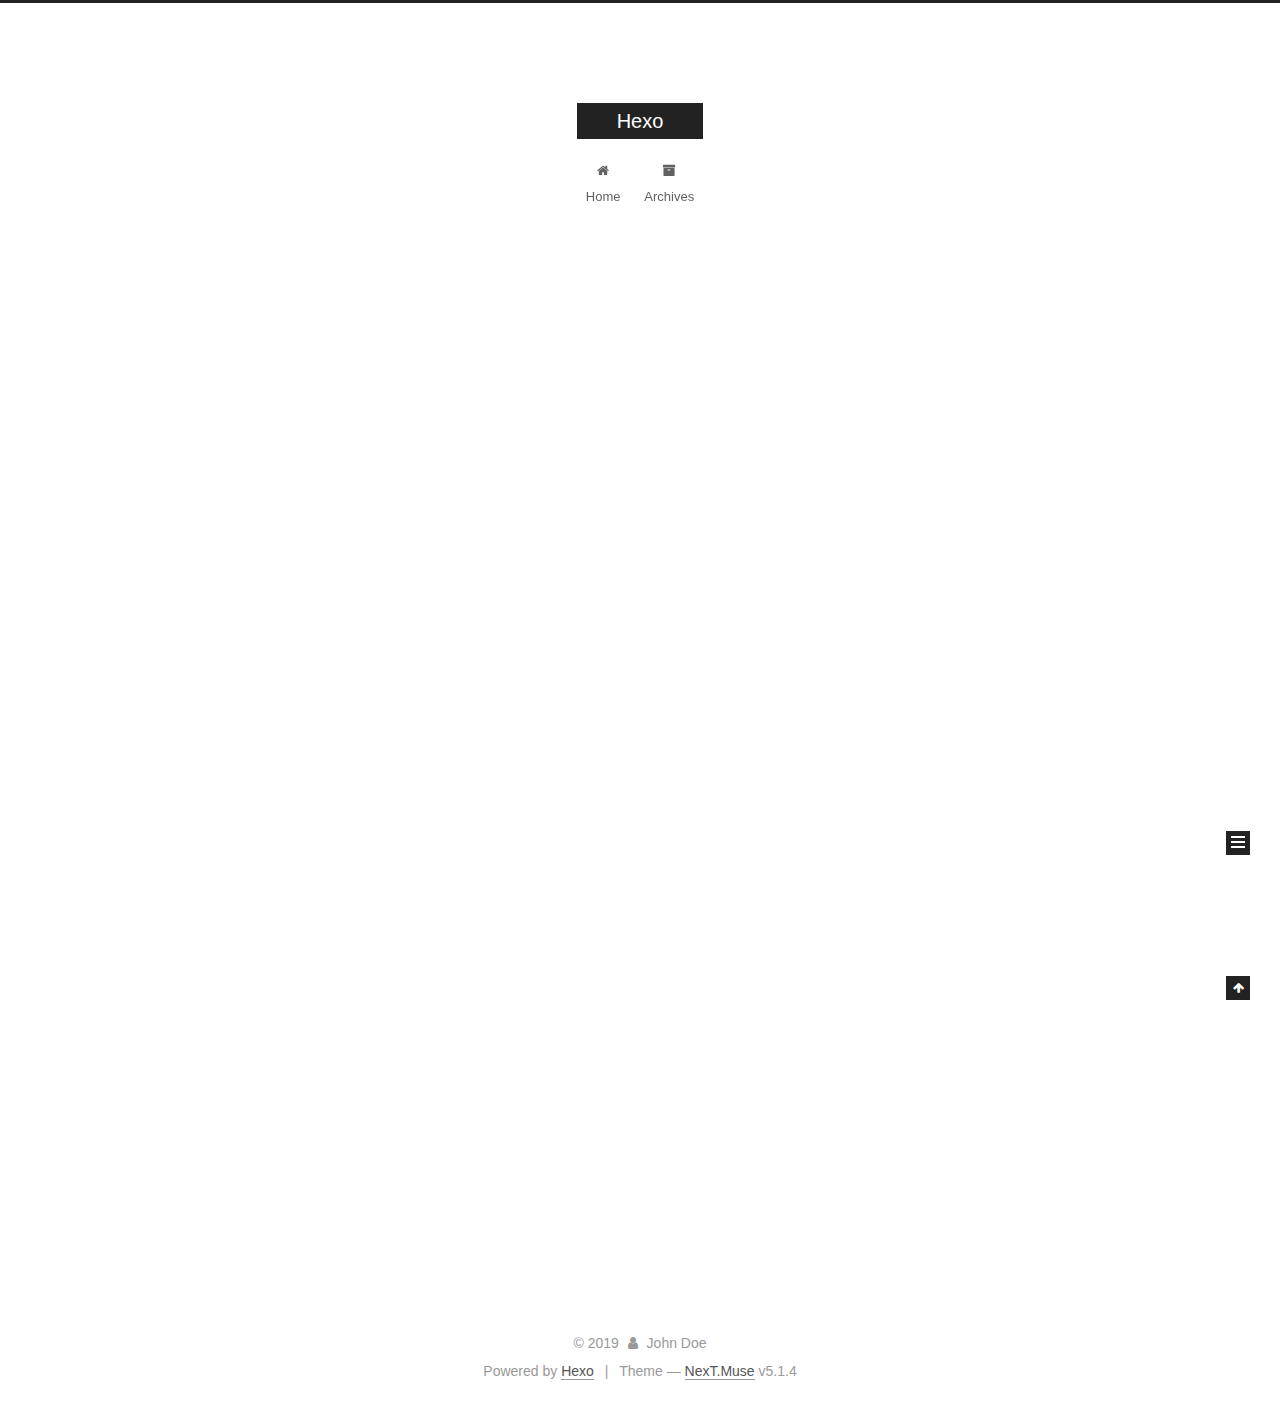
==== index.html @ 40dbf98f "Site updated: 2019-07-25 14:01:44" ====
<!DOCTYPE html>



  


<html class="theme-next muse use-motion" lang>
<head><meta name="generator" content="Hexo 3.9.0">
  <meta charset="UTF-8">
<meta http-equiv="X-UA-Compatible" content="IE=edge">
<meta name="viewport" content="width=device-width, initial-scale=1, maximum-scale=1">
<meta name="theme-color" content="#222">









<meta http-equiv="Cache-Control" content="no-transform">
<meta http-equiv="Cache-Control" content="no-siteapp">
















  
  
  <link href="/lib/fancybox/source/jquery.fancybox.css?v=2.1.5" rel="stylesheet" type="text/css">







<link href="/lib/font-awesome/css/font-awesome.min.css?v=4.6.2" rel="stylesheet" type="text/css">

<link href="/css/main.css?v=5.1.4" rel="stylesheet" type="text/css">


  <link rel="apple-touch-icon" sizes="180x180" href="/images/apple-touch-icon-next.png?v=5.1.4">


  <link rel="icon" type="image/png" sizes="32x32" href="/images/favicon-32x32-next.png?v=5.1.4">


  <link rel="icon" type="image/png" sizes="16x16" href="/images/favicon-16x16-next.png?v=5.1.4">


  <link rel="mask-icon" href="/images/logo.svg?v=5.1.4" color="#222">





  <meta name="keywords" content="Hexo, NexT">










<meta property="og:type" content="website">
<meta property="og:title" content="Hexo">
<meta property="og:url" content="http://yoursite.com/index.html">
<meta property="og:site_name" content="Hexo">
<meta property="og:locale" content="default">
<meta name="twitter:card" content="summary">
<meta name="twitter:title" content="Hexo">



<script type="text/javascript" id="hexo.configurations">
  var NexT = window.NexT || {};
  var CONFIG = {
    root: '/',
    scheme: 'Muse',
    version: '5.1.4',
    sidebar: {"position":"left","display":"post","offset":12,"b2t":false,"scrollpercent":false,"onmobile":false},
    fancybox: true,
    tabs: true,
    motion: {"enable":true,"async":false,"transition":{"post_block":"fadeIn","post_header":"slideDownIn","post_body":"slideDownIn","coll_header":"slideLeftIn","sidebar":"slideUpIn"}},
    duoshuo: {
      userId: '0',
      author: 'Author'
    },
    algolia: {
      applicationID: '',
      apiKey: '',
      indexName: '',
      hits: {"per_page":10},
      labels: {"input_placeholder":"Search for Posts","hits_empty":"We didn't find any results for the search: ${query}","hits_stats":"${hits} results found in ${time} ms"}
    }
  };
</script>



  <link rel="canonical" href="http://yoursite.com/">





  <title>Hexo</title>
  








</head>

<body itemscope itemtype="http://schema.org/WebPage" lang="default">

  
  
    
  

  <div class="container sidebar-position-left 
  page-home">
    <div class="headband"></div>

    <header id="header" class="header" itemscope itemtype="http://schema.org/WPHeader">
      <div class="header-inner"><div class="site-brand-wrapper">
  <div class="site-meta ">
    

    <div class="custom-logo-site-title">
      <a href="/" class="brand" rel="start">
        <span class="logo-line-before"><i></i></span>
        <span class="site-title">Hexo</span>
        <span class="logo-line-after"><i></i></span>
      </a>
    </div>
      
        <p class="site-subtitle"></p>
      
  </div>

  <div class="site-nav-toggle">
    <button>
      <span class="btn-bar"></span>
      <span class="btn-bar"></span>
      <span class="btn-bar"></span>
    </button>
  </div>
</div>

<nav class="site-nav">
  

  
    <ul id="menu" class="menu">
      
        
        <li class="menu-item menu-item-home">
          <a href="/" rel="section">
            
              <i class="menu-item-icon fa fa-fw fa-home"></i> <br>
            
            Home
          </a>
        </li>
      
        
        <li class="menu-item menu-item-archives">
          <a href="/archives/" rel="section">
            
              <i class="menu-item-icon fa fa-fw fa-archive"></i> <br>
            
            Archives
          </a>
        </li>
      

      
    </ul>
  

  
</nav>



 </div>
    </header>

    <main id="main" class="main">
      <div class="main-inner">
        <div class="content-wrap">
          <div id="content" class="content">
            
  <section id="posts" class="posts-expand">
    
      

  

  
  
  

  <article class="post post-type-normal" itemscope itemtype="http://schema.org/Article">
  
  
  
  <div class="post-block">
    <link itemprop="mainEntityOfPage" href="http://yoursite.com/2019/07/25/hello-world/">

    <span hidden itemprop="author" itemscope itemtype="http://schema.org/Person">
      <meta itemprop="name" content="John Doe">
      <meta itemprop="description" content>
      <meta itemprop="image" content="/images/avatar.gif">
    </span>

    <span hidden itemprop="publisher" itemscope itemtype="http://schema.org/Organization">
      <meta itemprop="name" content="Hexo">
    </span>

    
      <header class="post-header">

        
        
          <h1 class="post-title" itemprop="name headline">
                
                <a class="post-title-link" href="/2019/07/25/hello-world/" itemprop="url">Hello World</a></h1>
        

        <div class="post-meta">
          <span class="post-time">
            
              <span class="post-meta-item-icon">
                <i class="fa fa-calendar-o"></i>
              </span>
              
                <span class="post-meta-item-text">Posted on</span>
              
              <time title="Post created" itemprop="dateCreated datePublished" datetime="2019-07-25T10:55:06+08:00">
                2019-07-25
              </time>
            

            

            
          </span>

          

          
            
          

          
          

          

          

          

        </div>
      </header>
    

    
    
    
    <div class="post-body" itemprop="articleBody">

      
      

      
        
          
            <p>Welcome to <a href="https://hexo.io/" target="_blank" rel="noopener">Hexo</a>! This is your very first post. Check <a href="https://hexo.io/docs/" target="_blank" rel="noopener">documentation</a> for more info. If you get any problems when using Hexo, you can find the answer in <a href="https://hexo.io/docs/troubleshooting.html" target="_blank" rel="noopener">troubleshooting</a> or you can ask me on <a href="https://github.com/hexojs/hexo/issues" target="_blank" rel="noopener">GitHub</a>.</p>
<h2 id="Quick-Start"><a href="#Quick-Start" class="headerlink" title="Quick Start"></a>Quick Start</h2><h3 id="Create-a-new-post"><a href="#Create-a-new-post" class="headerlink" title="Create a new post"></a>Create a new post</h3><figure class="highlight bash"><table><tr><td class="gutter"><pre><span class="line">1</span><br></pre></td><td class="code"><pre><span class="line">$ hexo new <span class="string">"My New Post"</span></span><br></pre></td></tr></table></figure>

<p>More info: <a href="https://hexo.io/docs/writing.html" target="_blank" rel="noopener">Writing</a></p>
<h3 id="Run-server"><a href="#Run-server" class="headerlink" title="Run server"></a>Run server</h3><figure class="highlight bash"><table><tr><td class="gutter"><pre><span class="line">1</span><br></pre></td><td class="code"><pre><span class="line">$ hexo server</span><br></pre></td></tr></table></figure>

<p>More info: <a href="https://hexo.io/docs/server.html" target="_blank" rel="noopener">Server</a></p>
<h3 id="Generate-static-files"><a href="#Generate-static-files" class="headerlink" title="Generate static files"></a>Generate static files</h3><figure class="highlight bash"><table><tr><td class="gutter"><pre><span class="line">1</span><br></pre></td><td class="code"><pre><span class="line">$ hexo generate</span><br></pre></td></tr></table></figure>

<p>More info: <a href="https://hexo.io/docs/generating.html" target="_blank" rel="noopener">Generating</a></p>
<h3 id="Deploy-to-remote-sites"><a href="#Deploy-to-remote-sites" class="headerlink" title="Deploy to remote sites"></a>Deploy to remote sites</h3><figure class="highlight bash"><table><tr><td class="gutter"><pre><span class="line">1</span><br></pre></td><td class="code"><pre><span class="line">$ hexo deploy</span><br></pre></td></tr></table></figure>

<p>More info: <a href="https://hexo.io/docs/deployment.html" target="_blank" rel="noopener">Deployment</a></p>

          
        
      
    </div>
    
    
    

    

    

    

    <footer class="post-footer">
      

      

      

      
      
        <div class="post-eof"></div>
      
    </footer>
  </div>
  
  
  
  </article>


    
  </section>

  


          </div>
          


          

        </div>
        
          
  
  <div class="sidebar-toggle">
    <div class="sidebar-toggle-line-wrap">
      <span class="sidebar-toggle-line sidebar-toggle-line-first"></span>
      <span class="sidebar-toggle-line sidebar-toggle-line-middle"></span>
      <span class="sidebar-toggle-line sidebar-toggle-line-last"></span>
    </div>
  </div>

  <aside id="sidebar" class="sidebar">
    
    <div class="sidebar-inner">

      

      

      <section class="site-overview-wrap sidebar-panel sidebar-panel-active">
        <div class="site-overview">
          <div class="site-author motion-element" itemprop="author" itemscope itemtype="http://schema.org/Person">
            
              <p class="site-author-name" itemprop="name">John Doe</p>
              <p class="site-description motion-element" itemprop="description"></p>
          </div>

          <nav class="site-state motion-element">

            
              <div class="site-state-item site-state-posts">
              
                <a href="/archives/">
              
                  <span class="site-state-item-count">1</span>
                  <span class="site-state-item-name">posts</span>
                </a>
              </div>
            

            

            

          </nav>

          

          

          
          

          
          

          

        </div>
      </section>

      

      

    </div>
  </aside>


        
      </div>
    </main>

    <footer id="footer" class="footer">
      <div class="footer-inner">
        <div class="copyright">&copy; <span itemprop="copyrightYear">2019</span>
  <span class="with-love">
    <i class="fa fa-user"></i>
  </span>
  <span class="author" itemprop="copyrightHolder">John Doe</span>

  
</div>


  <div class="powered-by">Powered by <a class="theme-link" target="_blank" href="https://hexo.io">Hexo</a></div>



  <span class="post-meta-divider">|</span>



  <div class="theme-info">Theme &mdash; <a class="theme-link" target="_blank" href="https://github.com/iissnan/hexo-theme-next">NexT.Muse</a> v5.1.4</div>




        







        
      </div>
    </footer>

    
      <div class="back-to-top">
        <i class="fa fa-arrow-up"></i>
        
      </div>
    

    

  </div>

  

<script type="text/javascript">
  if (Object.prototype.toString.call(window.Promise) !== '[object Function]') {
    window.Promise = null;
  }
</script>









  












  
  
    <script type="text/javascript" src="/lib/jquery/index.js?v=2.1.3"></script>
  

  
  
    <script type="text/javascript" src="/lib/fastclick/lib/fastclick.min.js?v=1.0.6"></script>
  

  
  
    <script type="text/javascript" src="/lib/jquery_lazyload/jquery.lazyload.js?v=1.9.7"></script>
  

  
  
    <script type="text/javascript" src="/lib/velocity/velocity.min.js?v=1.2.1"></script>
  

  
  
    <script type="text/javascript" src="/lib/velocity/velocity.ui.min.js?v=1.2.1"></script>
  

  
  
    <script type="text/javascript" src="/lib/fancybox/source/jquery.fancybox.pack.js?v=2.1.5"></script>
  


  


  <script type="text/javascript" src="/js/src/utils.js?v=5.1.4"></script>

  <script type="text/javascript" src="/js/src/motion.js?v=5.1.4"></script>



  
  

  

  


  <script type="text/javascript" src="/js/src/bootstrap.js?v=5.1.4"></script>



  


  




	





  





  












  





  

  

  

  
  

  

  

  

</body>
</html>
---- css/main.css ----
/* normalize.css v3.0.2 | MIT License | git.io/normalize */
html {
  font-family: sans-serif; /* 1 */
  -ms-text-size-adjust: 100%; /* 2 */
  -webkit-text-size-adjust: 100%; /* 2 */
}
body {
  margin: 0;
}
article,
aside,
details,
figcaption,
figure,
footer,
header,
hgroup,
main,
menu,
nav,
section,
summary {
  display: block;
}
audio,
canvas,
progress,
video {
  display: inline-block; /* 1 */
  vertical-align: baseline; /* 2 */
}
audio:not([controls]) {
  display: none;
  height: 0;
}
[hidden],
template {
  display: none;
}
a {
  background-color: transparent;
}
a:active,
a:hover {
  outline: 0;
}
abbr[title] {
  border-bottom: 1px dotted;
}
b,
strong {
  font-weight: bold;
}
dfn {
  font-style: italic;
}
h1 {
  font-size: 2em;
  margin: 0.67em 0;
}
mark {
  background: #ff0;
  color: #000;
}
small {
  font-size: 80%;
}
sub,
sup {
  font-size: 75%;
  line-height: 0;
  position: relative;
  vertical-align: baseline;
}
sup {
  top: -0.5em;
}
sub {
  bottom: -0.25em;
}
img {
  border: 0;
}
svg:not(:root) {
  overflow: hidden;
}
figure {
  margin: 1em 40px;
}
hr {
  -moz-box-sizing: content-box;
  box-sizing: content-box;
  height: 0;
}
pre {
  overflow: auto;
}
code,
kbd,
pre,
samp {
  font-family: monospace, monospace;
  font-size: 1em;
}
button,
input,
optgroup,
select,
textarea {
  color: inherit; /* 1 */
  font: inherit; /* 2 */
  margin: 0; /* 3 */
}
button {
  overflow: visible;
}
button,
select {
  text-transform: none;
}
button,
html input[type="button"],
input[type="reset"],
input[type="submit"] {
  -webkit-appearance: button; /* 2 */
  cursor: pointer; /* 3 */
}
button[disabled],
html input[disabled] {
  cursor: default;
}
button::-moz-focus-inner,
input::-moz-focus-inner {
  border: 0;
  padding: 0;
}
input {
  line-height: normal;
}
input[type="checkbox"],
input[type="radio"] {
  box-sizing: border-box; /* 1 */
  padding: 0; /* 2 */
}
input[type="number"]::-webkit-inner-spin-button,
input[type="number"]::-webkit-outer-spin-button {
  height: auto;
}
input[type="search"] {
  -webkit-appearance: textfield; /* 1 */
  -moz-box-sizing: content-box;
  -webkit-box-sizing: content-box; /* 2 */
  box-sizing: content-box;
}
input[type="search"]::-webkit-search-cancel-button,
input[type="search"]::-webkit-search-decoration {
  -webkit-appearance: none;
}
fieldset {
  border: 1px solid #c0c0c0;
  margin: 0 2px;
  padding: 0.35em 0.625em 0.75em;
}
legend {
  border: 0; /* 1 */
  padding: 0; /* 2 */
}
textarea {
  overflow: auto;
}
optgroup {
  font-weight: bold;
}
table {
  border-collapse: collapse;
  border-spacing: 0;
}
td,
th {
  padding: 0;
}
::selection {
  background: #262a30;
  color: #fff;
}
body {
  position: relative;
  font-family: 'Lato', "PingFang SC", "Microsoft YaHei", sans-serif;
  font-size: 14px;
  line-height: 2;
  color: #555;
  background: #fff;
}
@media (max-width: 767px) {
  body {
    padding-right: 0 !important;
  }
}
@media (min-width: 768px) and (max-width: 991px) {
  body {
    padding-right: 0 !important;
  }
}
@media (min-width: 1600px) {
  body {
    font-size: 16px;
  }
}
h1,
h2,
h3,
h4,
h5,
h6 {
  margin: 0;
  padding: 0;
  font-weight: bold;
  line-height: 1.5;
  font-family: 'Lato', "PingFang SC", "Microsoft YaHei", sans-serif;
}
h2,
h3,
h4,
h5,
h6 {
  margin: 20px 0 15px;
}
h1 {
  font-size: 22px;
}
@media (max-width: 767px) {
  h1 {
    font-size: 18px;
  }
}
h2 {
  font-size: 20px;
}
@media (max-width: 767px) {
  h2 {
    font-size: 16px;
  }
}
h3 {
  font-size: 18px;
}
@media (max-width: 767px) {
  h3 {
    font-size: 14px;
  }
}
h4 {
  font-size: 16px;
}
@media (max-width: 767px) {
  h4 {
    font-size: 12px;
  }
}
h5 {
  font-size: 14px;
}
@media (max-width: 767px) {
  h5 {
    font-size: 10px;
  }
}
h6 {
  font-size: 12px;
}
@media (max-width: 767px) {
  h6 {
    font-size: 8px;
  }
}
p {
  margin: 0 0 20px 0;
}
a {
  color: #555;
  text-decoration: none;
  outline: none;
  border-bottom: 1px solid #999;
  word-wrap: break-word;
}
a:hover {
  color: #222;
  border-bottom-color: #222;
}
blockquote {
  margin: 0;
  padding: 0;
}
img {
  display: block;
  margin: auto;
  max-width: 100%;
  height: auto;
}
hr {
  margin: 40px 0;
  height: 3px;
  border: none;
  background-color: #ddd;
  background-image: repeating-linear-gradient(-45deg, #fff, #fff 4px, transparent 4px, transparent 8px);
}
blockquote {
  padding: 0 15px;
  color: #666;
  border-left: 4px solid #ddd;
}
blockquote cite::before {
  content: "-";
  padding: 0 5px;
}
dt {
  font-weight: 700;
}
dd {
  margin: 0;
  padding: 0;
}
kbd {
  border: 1px solid #ccc;
  border-radius: 0.2em;
  box-shadow: 0.1em 0.1em 0.2em rgba(0,0,0,0.1);
  background-color: #f9f9f9;
  font-family: inherit;
  background-image: -webkit-linear-gradient(top, #eee, #fff, #eee);
  padding: 0.1em 0.3em;
  white-space: nowrap;
}
.text-left {
  text-align: left;
}
.text-center {
  text-align: center;
}
.text-right {
  text-align: right;
}
.text-justify {
  text-align: justify;
}
.text-nowrap {
  white-space: nowrap;
}
.text-lowercase {
  text-transform: lowercase;
}
.text-uppercase {
  text-transform: uppercase;
}
.text-capitalize {
  text-transform: capitalize;
}
.center-block {
  display: block;
  margin-left: auto;
  margin-right: auto;
}
.clearfix:before,
.clearfix:after {
  content: " ";
  display: table;
}
.clearfix:after {
  clear: both;
}
.pullquote {
  width: 45%;
}
.pullquote.left {
  float: left;
  margin-left: 5px;
  margin-right: 10px;
}
.pullquote.right {
  float: right;
  margin-left: 10px;
  margin-right: 5px;
}
.affix.affix.affix {
  position: fixed;
}
.translation {
  margin-top: -20px;
  font-size: 14px;
  color: #999;
}
.scrollbar-measure {
  width: 100px;
  height: 100px;
  overflow: scroll;
  position: absolute;
  top: -9999px;
}
.use-motion .motion-element {
  opacity: 0;
}
table {
  margin: 20px 0;
  width: 100%;
  border-collapse: collapse;
  border-spacing: 0;
  border: 1px solid #ddd;
  font-size: 14px;
  table-layout: fixed;
  word-wrap: break-all;
}
table>tbody>tr:nth-of-type(odd) {
  background-color: #f9f9f9;
}
table>tbody>tr:hover {
  background-color: #f5f5f5;
}
caption,
th,
td {
  padding: 8px;
  text-align: left;
  vertical-align: middle;
  font-weight: normal;
}
th,
td {
  border-bottom: 3px solid #ddd;
  border-right: 1px solid #eee;
}
th {
  padding-bottom: 10px;
  font-weight: 700;
}
td {
  border-bottom-width: 1px;
}
html,
body {
  height: 100%;
}
.container {
  position: relative;
  min-height: 100%;
}
.header-inner {
  margin: 0 auto;
  padding: 100px 0 70px;
  width: 700px;
}
@media (min-width: 1600px) {
  .container .header-inner {
    width: 900px;
  }
}
.main {
  padding-bottom: 150px;
}
.main-inner {
  margin: 0 auto;
  width: 700px;
}
@media (min-width: 1600px) {
  .container .main-inner {
    width: 900px;
  }
}
.footer {
  position: absolute;
  left: 0;
  bottom: 0;
  width: 100%;
  min-height: 50px;
}
.footer-inner {
  box-sizing: border-box;
  margin: 20px auto;
  width: 700px;
}
@media (min-width: 1600px) {
  .container .footer-inner {
    width: 900px;
  }
}
pre,
.highlight {
  overflow: auto;
  margin: 20px 0;
  padding: 0;
  font-size: 13px;
  color: #4d4d4c;
  background: #f7f7f7;
  line-height: 1.6;
}
pre,
code {
  font-family: consolas, Menlo, "PingFang SC", "Microsoft YaHei", monospace;
}
code {
  padding: 2px 4px;
  word-wrap: break-word;
  color: #555;
  background: #eee;
  border-radius: 3px;
  font-size: 13px;
}
pre {
  padding: 10px;
}
pre code {
  padding: 0;
  color: #4d4d4c;
  background: none;
  text-shadow: none;
}
.highlight {
  border-radius: 1px;
}
.highlight pre {
  border: none;
  margin: 0;
  padding: 10px 0;
}
.highlight table {
  margin: 0;
  width: auto;
  border: none;
}
.highlight td {
  border: none;
  padding: 0;
}
.highlight figcaption {
  font-size: 1em;
  color: #4d4d4c;
  line-height: 1em;
  margin-bottom: 1em;
}
.highlight figcaption:before,
.highlight figcaption:after {
  content: " ";
  display: table;
}
.highlight figcaption:after {
  clear: both;
}
.highlight figcaption a {
  float: right;
  color: #4d4d4c;
}
.highlight figcaption a:hover {
  border-bottom-color: #4d4d4c;
}
.highlight .gutter pre {
  padding-left: 10px;
  padding-right: 10px;
  color: #869194;
  text-align: right;
  background-color: #eff2f3;
}
.highlight .code pre {
  width: 100%;
  padding-left: 10px;
  padding-right: 10px;
  background-color: #f7f7f7;
}
.highlight .line {
  height: 20px;
}
.gutter {
  -webkit-user-select: none;
  -moz-user-select: none;
  -ms-user-select: none;
  user-select: none;
}
.gist table {
  width: auto;
}
.gist table td {
  border: none;
}
pre .deletion {
  background: #fdd;
}
pre .addition {
  background: #dfd;
}
pre .meta {
  color: #8959a8;
}
pre .comment {
  color: #8e908c;
}
pre .variable,
pre .attribute,
pre .tag,
pre .regexp,
pre .ruby .constant,
pre .xml .tag .title,
pre .xml .pi,
pre .xml .doctype,
pre .html .doctype,
pre .css .id,
pre .css .class,
pre .css .pseudo {
  color: #c82829;
}
pre .number,
pre .preprocessor,
pre .built_in,
pre .literal,
pre .params,
pre .constant,
pre .command {
  color: #f5871f;
}
pre .ruby .class .title,
pre .css .rules .attribute,
pre .string,
pre .value,
pre .inheritance,
pre .header,
pre .ruby .symbol,
pre .xml .cdata,
pre .special,
pre .number,
pre .formula {
  color: #718c00;
}
pre .title,
pre .css .hexcolor {
  color: #3e999f;
}
pre .function,
pre .python .decorator,
pre .python .title,
pre .ruby .function .title,
pre .ruby .title .keyword,
pre .perl .sub,
pre .javascript .title,
pre .coffeescript .title {
  color: #4271ae;
}
pre .keyword,
pre .javascript .function {
  color: #8959a8;
}
.full-image.full-image.full-image.full-image {
  border: none;
  max-width: 100%;
  width: auto;
  margin: 20px auto 25px;
}
@media (min-width: 992px) {
  .full-image.full-image.full-image.full-image {
    max-width: none;
    width: 110%;
    margin: 25px -5%;
  }
}
.blockquote-center,
.page-home .post-type-quote blockquote,
.page-post-detail .post-type-quote blockquote {
  position: relative;
  margin: 40px 0;
  padding: 0;
  border-left: none;
  text-align: center;
}
.blockquote-center::before,
.page-home .post-type-quote blockquote::before,
.page-post-detail .post-type-quote blockquote::before,
.blockquote-center::after,
.page-home .post-type-quote blockquote::after,
.page-post-detail .post-type-quote blockquote::after {
  position: absolute;
  content: ' ';
  display: block;
  width: 100%;
  height: 24px;
  opacity: 0.2;
  background-repeat: no-repeat;
  background-position: 0 -6px;
  background-size: 22px 22px;
}
.blockquote-center::before,
.page-home .post-type-quote blockquote::before,
.page-post-detail .post-type-quote blockquote::before {
  top: -20px;
  background-image: url("../images/quote-l.svg");
  border-top: 1px solid #ccc;
}
.blockquote-center::after,
.page-home .post-type-quote blockquote::after,
.page-post-detail .post-type-quote blockquote::after {
  bottom: -20px;
  background-image: url("../images/quote-r.svg");
  border-bottom: 1px solid #ccc;
  background-position: 100% 8px;
}
.blockquote-center p,
.page-home .post-type-quote blockquote p,
.page-post-detail .post-type-quote blockquote p,
.blockquote-center div,
.page-home .post-type-quote blockquote div,
.page-post-detail .post-type-quote blockquote div {
  text-align: center;
}
.post .post-body .group-picture img {
  box-sizing: border-box;
  padding: 0 3px;
  border: none;
}
.post .group-picture-row {
  overflow: hidden;
  margin-top: 6px;
}
.post .group-picture-row:first-child {
  margin-top: 0;
}
.post .group-picture-column {
  float: left;
}
.page-post-detail .post-body .group-picture-column {
  float: none;
  margin-top: 10px;
  width: auto !important;
}
.page-post-detail .post-body .group-picture-column img {
  margin: 0 auto;
}
.page-archive .group-picture-container {
  overflow: hidden;
}
.page-archive .group-picture-row {
  float: left;
}
.page-archive .group-picture-row:first-child {
  margin-top: 6px;
}
.page-archive .group-picture-column {
  max-width: 150px;
  max-height: 150px;
}
.post-body .note {
  position: relative;
  padding: 15px;
  margin-bottom: 20px;
  border: 1px solid #eee;
  border-left-width: 5px;
  border-radius: 3px;
}
.post-body .note h2,
.post-body .note h3,
.post-body .note h4,
.post-body .note h5,
.post-body .note h6 {
  margin-top: 0;
  margin-bottom: 0;
  border-bottom: initial;
  padding-top: 0 !important;
}
.post-body .note p:first-child,
.post-body .note ul:first-child,
.post-body .note ol:first-child,
.post-body .note table:first-child,
.post-body .note pre:first-child,
.post-body .note blockquote:first-child {
  margin-top: 0;
}
.post-body .note p:last-child,
.post-body .note ul:last-child,
.post-body .note ol:last-child,
.post-body .note table:last-child,
.post-body .note pre:last-child,
.post-body .note blockquote:last-child {
  margin-bottom: 0;
}
.post-body .note.default {
  border-left-color: #777;
}
.post-body .note.default h2,
.post-body .note.default h3,
.post-body .note.default h4,
.post-body .note.default h5,
.post-body .note.default h6 {
  color: #777;
}
.post-body .note.primary {
  border-left-color: #6f42c1;
}
.post-body .note.primary h2,
.post-body .note.primary h3,
.post-body .note.primary h4,
.post-body .note.primary h5,
.post-body .note.primary h6 {
  color: #6f42c1;
}
.post-body .note.info {
  border-left-color: #428bca;
}
.post-body .note.info h2,
.post-body .note.info h3,
.post-body .note.info h4,
.post-body .note.info h5,
.post-body .note.info h6 {
  color: #428bca;
}
.post-body .note.success {
  border-left-color: #5cb85c;
}
.post-body .note.success h2,
.post-body .note.success h3,
.post-body .note.success h4,
.post-body .note.success h5,
.post-body .note.success h6 {
  color: #5cb85c;
}
.post-body .note.warning {
  border-left-color: #f0ad4e;
}
.post-body .note.warning h2,
.post-body .note.warning h3,
.post-body .note.warning h4,
.post-body .note.warning h5,
.post-body .note.warning h6 {
  color: #f0ad4e;
}
.post-body .note.danger {
  border-left-color: #d9534f;
}
.post-body .note.danger h2,
.post-body .note.danger h3,
.post-body .note.danger h4,
.post-body .note.danger h5,
.post-body .note.danger h6 {
  color: #d9534f;
}
.post-body .label {
  display: inline;
  padding: 0 2px;
  white-space: nowrap;
}
.post-body .label.default {
  background-color: #f0f0f0;
}
.post-body .label.primary {
  background-color: #efe6f7;
}
.post-body .label.info {
  background-color: #e5f2f8;
}
.post-body .label.success {
  background-color: #e7f4e9;
}
.post-body .label.warning {
  background-color: #fcf6e1;
}
.post-body .label.danger {
  background-color: #fae8eb;
}
.post-body .tabs {
  position: relative;
  display: block;
  margin-bottom: 20px;
  padding-top: 10px;
}
.post-body .tabs ul.nav-tabs {
  margin: 0;
  padding: 0;
  display: flex;
  margin-bottom: -1px;
}
@media (max-width: 413px) {
  .post-body .tabs ul.nav-tabs {
    display: block;
    margin-bottom: 5px;
  }
}
.post-body .tabs ul.nav-tabs li.tab {
  list-style-type: none !important;
  margin: 0 0.25em 0 0;
  border-top: 3px solid transparent;
  border-left: 1px solid transparent;
  border-right: 1px solid transparent;
}
@media (max-width: 413px) {
  .post-body .tabs ul.nav-tabs li.tab {
    margin: initial;
    border-top: 1px solid transparent;
    border-left: 3px solid transparent;
    border-right: 1px solid transparent;
    border-bottom: 1px solid transparent;
  }
}
.post-body .tabs ul.nav-tabs li.tab a {
  outline: 0;
  border-bottom: initial;
  display: block;
  line-height: 1.8em;
  padding: 0.25em 0.75em;
  transition-duration: 0.2s;
  transition-timing-function: ease-out;
  transition-delay: 0s;
}
.post-body .tabs ul.nav-tabs li.tab a i {
  width: 1.285714285714286em;
}
.post-body .tabs ul.nav-tabs li.tab.active {
  border-top: 3px solid #fc6423;
  border-left: 1px solid #ddd;
  border-right: 1px solid #ddd;
  background-color: #fff;
}
@media (max-width: 413px) {
  .post-body .tabs ul.nav-tabs li.tab.active {
    border-top: 1px solid #ddd;
    border-left: 3px solid #fc6423;
    border-right: 1px solid #ddd;
    border-bottom: 1px solid #ddd;
  }
}
.post-body .tabs ul.nav-tabs li.tab.active a {
  cursor: default;
  color: #555;
}
.post-body .tabs .tab-content {
  background-color: #fff;
}
.post-body .tabs .tab-content .tab-pane {
  border: 1px solid #ddd;
  padding: 20px 20px 0 20px;
}
.post-body .tabs .tab-content .tab-pane:not(.active) {
  display: none !important;
}
.post-body .tabs .tab-content .tab-pane.active {
  display: block !important;
}
.btn {
  display: inline-block;
  padding: 0 20px;
  font-size: 14px;
  color: #fff;
  background: #222;
  border: 2px solid #222;
  text-decoration: none;
  border-radius: 0;
  transition-property: background-color;
  transition-duration: 0.2s;
  transition-timing-function: ease-in-out;
  transition-delay: 0s;
  line-height: 2;
}
.btn:hover {
  border-color: #222;
  color: #222;
  background: #fff;
}
.btn +.btn {
  margin: 0 0 8px 8px;
}
.btn .fa-fw {
  width: 1.285714285714286em;
  text-align: left;
}
.btn-bar {
  display: block;
  width: 22px;
  height: 2px;
  background: #555;
  border-radius: 1px;
}
.btn-bar+.btn-bar {
  margin-top: 4px;
}
.pagination {
  margin: 120px 0 40px;
  text-align: center;
  border-top: 1px solid #eee;
}
.page-number-basic,
.pagination .prev,
.pagination .next,
.pagination .page-number,
.pagination .space {
  display: inline-block;
  position: relative;
  top: -1px;
  margin: 0 10px;
  padding: 0 11px;
}
@media (max-width: 767px) {
  .page-number-basic,
  .pagination .prev,
  .pagination .next,
  .pagination .page-number,
  .pagination .space {
    margin: 0 5px;
  }
}
.pagination .prev,
.pagination .next,
.pagination .page-number {
  border-bottom: 0;
  border-top: 1px solid #eee;
  transition-property: border-color;
  transition-duration: 0.2s;
  transition-timing-function: ease-in-out;
  transition-delay: 0s;
}
.pagination .prev:hover,
.pagination .next:hover,
.pagination .page-number:hover {
  border-top-color: #222;
}
.pagination .space {
  padding: 0;
  margin: 0;
}
.pagination .prev {
  margin-left: 0;
}
.pagination .next {
  margin-right: 0;
}
.pagination .page-number.current {
  color: #fff;
  background: #ccc;
  border-top-color: #ccc;
}
@media (max-width: 767px) {
  .pagination {
    border-top: none;
  }
  .pagination .prev,
  .pagination .next,
  .pagination .page-number {
    margin-bottom: 10px;
    border-top: 0;
    border-bottom: 1px solid #eee;
    padding: 0 10px;
  }
  .pagination .prev:hover,
  .pagination .next:hover,
  .pagination .page-number:hover {
    border-bottom-color: #222;
  }
}
.comments {
  margin: 60px 20px 0;
}
.tag-cloud {
  text-align: center;
}
.tag-cloud a {
  display: inline-block;
  margin: 10px;
}
.back-to-top {
  box-sizing: border-box;
  position: fixed;
  bottom: -100px;
  right: 30px;
  z-index: 1050;
  padding: 0 6px;
  width: 24px;
  background: #222;
  font-size: 12px;
  opacity: 1;
  color: #fff;
  cursor: pointer;
  text-align: center;
  -webkit-transform: translateZ(0);
  transition-property: bottom;
  transition-duration: 0.2s;
  transition-timing-function: ease-in-out;
  transition-delay: 0s;
}
@media (min-width: 768px) and (max-width: 991px) {
  .back-to-top {
    display: none !important;
  }
}
@media (max-width: 767px) {
  .back-to-top {
    display: none !important;
  }
}
.back-to-top.back-to-top-on {
  bottom: 19px;
}
.header {
  background: transparent;
}
.header-inner {
  position: relative;
}
.headband {
  height: 3px;
  background: #222;
}
.site-meta {
  margin: 0;
  text-align: center;
}
@media (max-width: 767px) {
  .site-meta {
    text-align: center;
  }
}
.brand {
  position: relative;
  display: inline-block;
  padding: 0 40px;
  color: #fff;
  background: #222;
  border-bottom: none;
}
.brand:hover {
  color: #fff;
}
.logo {
  display: inline-block;
  margin-right: 5px;
  line-height: 36px;
  vertical-align: top;
}
.site-title {
  display: inline-block;
  vertical-align: top;
  line-height: 36px;
  font-size: 20px;
  font-weight: normal;
  font-family: 'Lato', "PingFang SC", "Microsoft YaHei", sans-serif;
}
.site-subtitle {
  margin-top: 10px;
  font-size: 13px;
  color: #999;
}
.use-motion .brand {
  opacity: 0;
}
.use-motion .logo,
.use-motion .site-title,
.use-motion .site-subtitle {
  opacity: 0;
  position: relative;
  top: -10px;
}
.site-nav-toggle {
  display: none;
  position: absolute;
  top: 10px;
  left: 10px;
}
@media (max-width: 767px) {
  .site-nav-toggle {
    display: block;
  }
}
.site-nav-toggle button {
  margin-top: 2px;
  padding: 9px 10px;
  background: transparent;
  border: none;
}
@media (max-width: 767px) {
  .site-nav {
    display: none;
    margin: 0 -10px;
    padding: 0 10px;
    clear: both;
    border-top: 1px solid #ddd;
  }
}
@media (min-width: 768px) and (max-width: 991px) {
  .site-nav {
    display: block !important;
  }
}
@media (min-width: 992px) {
  .site-nav {
    display: block !important;
  }
}
.menu {
  margin-top: 20px;
  padding-left: 0;
  text-align: center;
}
.menu .menu-item {
  display: inline-block;
  margin: 0 10px;
  list-style: none;
}
@media screen and (max-width: 767px) {
  .menu .menu-item {
    margin-top: 10px;
  }
}
.menu .menu-item a {
  display: block;
  font-size: 13px;
  line-height: inherit;
  border-bottom: 1px solid transparent;
  transition-property: border-color;
  transition-duration: 0.2s;
  transition-timing-function: ease-in-out;
  transition-delay: 0s;
}
.menu .menu-item a:hover {
  border-bottom-color: #222;
}
.menu .menu-item .fa {
  margin-right: 5px;
}
.use-motion .menu-item {
  opacity: 0;
}
.post-body {
  font-family: 'Lato', "PingFang SC", "Microsoft YaHei", sans-serif;
}
@media (max-width: 767px) {
  .post-body {
    word-break: break-word;
  }
}
.post-body .fancybox img {
  display: block !important;
  margin: 0 auto;
  cursor: pointer;
  cursor: zoom-in;
  cursor: -webkit-zoom-in;
}
.post-body .image-caption,
.post-body .figure .caption {
  margin: -20px auto 15px;
  text-align: center;
  font-size: 14px;
  color: #999;
  font-weight: bold;
  line-height: 1;
}
.post-sticky-flag {
  display: inline-block;
  font-size: 16px;
  -ms-transform: rotate(30deg);
  -webkit-transform: rotate(30deg);
  -moz-transform: rotate(30deg);
  -ms-transform: rotate(30deg);
  -o-transform: rotate(30deg);
  transform: rotate(30deg);
}
.use-motion .post-block,
.use-motion .pagination,
.use-motion .comments {
  opacity: 0;
}
.use-motion .post-header {
  opacity: 0;
}
.use-motion .post-body {
  opacity: 0;
}
.use-motion .collection-title {
  opacity: 0;
}
.posts-expand {
  padding-top: 40px;
}
@media (max-width: 767px) {
  .posts-expand {
    margin: 0 20px;
  }
  .post-body pre .gutter pre {
    padding-right: 10px;
  }
  .post-body .highlight {
    margin-left: 0px;
    margin-right: 0px;
    padding: 0;
  }
  .post-body .highlight .gutter pre {
    padding-right: 10px;
  }
}
@media (min-width: 992px) {
  .posts-expand .post-body {
    text-align: justify;
  }
}
.posts-expand .post-body h2,
.posts-expand .post-body h3,
.posts-expand .post-body h4,
.posts-expand .post-body h5,
.posts-expand .post-body h6 {
  padding-top: 10px;
}
.posts-expand .post-body h2 .header-anchor,
.posts-expand .post-body h3 .header-anchor,
.posts-expand .post-body h4 .header-anchor,
.posts-expand .post-body h5 .header-anchor,
.posts-expand .post-body h6 .header-anchor {
  float: right;
  margin-left: 10px;
  color: #ccc;
  border-bottom-style: none;
  visibility: hidden;
}
.posts-expand .post-body h2 .header-anchor:hover,
.posts-expand .post-body h3 .header-anchor:hover,
.posts-expand .post-body h4 .header-anchor:hover,
.posts-expand .post-body h5 .header-anchor:hover,
.posts-expand .post-body h6 .header-anchor:hover {
  color: inherit;
}
.posts-expand .post-body h2:hover .header-anchor,
.posts-expand .post-body h3:hover .header-anchor,
.posts-expand .post-body h4:hover .header-anchor,
.posts-expand .post-body h5:hover .header-anchor,
.posts-expand .post-body h6:hover .header-anchor {
  visibility: visible;
}
.posts-expand .post-body ul li {
  list-style: circle;
}
.posts-expand .post-body img {
  box-sizing: border-box;
  margin: auto;
  padding: 3px;
  border: 1px solid #ddd;
}
.posts-expand .post-body .fancybox img {
  margin: 0 auto 25px;
}
@media (max-width: 767px) {
  .posts-collapse {
    margin: 0 20px;
  }
  .posts-collapse .post-title,
  .posts-collapse .post-meta {
    display: block;
    width: auto;
    text-align: left;
  }
}
.posts-collapse {
  position: relative;
  z-index: 1010;
  margin-left: 55px;
}
.posts-collapse::after {
  content: " ";
  position: absolute;
  top: 20px;
  left: 0;
  margin-left: -2px;
  width: 4px;
  height: 100%;
  background: #f5f5f5;
  z-index: -1;
}
@media (max-width: 767px) {
  .posts-collapse {
    margin: 0 20px;
  }
}
.posts-collapse .collection-title {
  position: relative;
  margin: 60px 0;
}
.posts-collapse .collection-title h1,
.posts-collapse .collection-title h2 {
  margin-left: 20px;
}
.posts-collapse .collection-title small {
  color: #bbb;
  margin-left: 5px;
}
.posts-collapse .collection-title::before {
  content: " ";
  position: absolute;
  left: 0;
  top: 50%;
  margin-left: -4px;
  margin-top: -4px;
  width: 8px;
  height: 8px;
  background: #bbb;
  border-radius: 50%;
}
.posts-collapse .post {
  margin: 30px 0;
}
.posts-collapse .post-header {
  position: relative;
  transition-duration: 0.2s;
  transition-timing-function: ease-in-out;
  transition-delay: 0s;
  transition-property: border;
  border-bottom: 1px dashed #ccc;
}
.posts-collapse .post-header::before {
  content: " ";
  position: absolute;
  left: 0;
  top: 12px;
  width: 6px;
  height: 6px;
  margin-left: -4px;
  background: #bbb;
  border-radius: 50%;
  border: 1px solid #fff;
  transition-duration: 0.2s;
  transition-timing-function: ease-in-out;
  transition-delay: 0s;
  transition-property: background;
}
.posts-collapse .post-header:hover {
  border-bottom-color: #666;
}
.posts-collapse .post-header:hover::before {
  background: #222;
}
.posts-collapse .post-meta {
  position: absolute;
  font-size: 12px;
  left: 20px;
  top: 5px;
}
.posts-collapse .post-comments-count {
  display: none;
}
.posts-collapse .post-title {
  margin-left: 60px;
  font-size: 16px;
  font-weight: normal;
  line-height: inherit;
}
.posts-collapse .post-title::after {
  margin-left: 3px;
  opacity: 0.6;
}
.posts-collapse .post-title a {
  color: #666;
  border-bottom: none;
}
.page-home .post-type-quote .post-header,
.page-post-detail .post-type-quote .post-header,
.page-home .post-type-quote .post-tags,
.page-post-detail .post-type-quote .post-tags {
  display: none;
}
.posts-expand .post-title {
  text-align: center;
  word-break: break-word;
  font-weight: 400;
}
.posts-expand .post-title-link {
  display: inline-block;
  position: relative;
  color: #555;
  border-bottom: none;
  line-height: 1.2;
  vertical-align: top;
}
.posts-expand .post-title-link::before {
  content: "";
  position: absolute;
  width: 100%;
  height: 2px;
  bottom: 0;
  left: 0;
  background-color: #000;
  visibility: hidden;
  -webkit-transform: scaleX(0);
  -moz-transform: scaleX(0);
  -ms-transform: scaleX(0);
  -o-transform: scaleX(0);
  transform: scaleX(0);
  transition-duration: 0.2s;
  transition-timing-function: ease-in-out;
  transition-delay: 0s;
}
.posts-expand .post-title-link:hover::before {
  visibility: visible;
  -webkit-transform: scaleX(1);
  -moz-transform: scaleX(1);
  -ms-transform: scaleX(1);
  -o-transform: scaleX(1);
  transform: scaleX(1);
}
.posts-expand .post-title-link .fa {
  font-size: 16px;
}
.posts-expand .post-meta {
  margin: 3px 0 60px 0;
  color: #999;
  font-family: 'Lato', "PingFang SC", "Microsoft YaHei", sans-serif;
  font-size: 12px;
  text-align: center;
}
.posts-expand .post-meta .post-category-list {
  display: inline-block;
  margin: 0;
  padding: 3px;
}
.posts-expand .post-meta .post-category-list-link {
  color: #999;
}
.posts-expand .post-meta .post-description {
  font-size: 14px;
  margin-top: 2px;
}
.post-meta-divider {
  margin: 0 0.5em;
}
.post-meta-item-icon {
  margin-right: 3px;
}
@media (min-width: 768px) and (max-width: 991px) {
  .post-meta-item-icon {
    display: inline-block;
  }
}
@media (max-width: 767px) {
  .post-meta-item-icon {
    display: inline-block;
  }
}
@media (min-width: 768px) and (max-width: 991px) {
  .post-meta-item-text {
    display: none;
  }
}
@media (max-width: 767px) {
  .post-meta-item-text {
    display: none;
  }
}
@media (max-width: 767px) {
  .posts-expand .post-comments-count {
    display: none;
  }
}
.post-button {
  margin-top: 40px;
}
.posts-expand .post-tags {
  margin-top: 40px;
  text-align: center;
}
.posts-expand .post-tags a {
  display: inline-block;
  margin-right: 10px;
  font-size: 13px;
}
.post-nav {
  display: table;
  margin-top: 15px;
  width: 100%;
  border-top: 1px solid #eee;
}
.post-nav-divider {
  display: table-cell;
  width: 10%;
}
.post-nav-item {
  display: table-cell;
  padding: 10px 0 0 0;
  width: 45%;
  vertical-align: top;
}
.post-nav-item a {
  position: relative;
  display: block;
  line-height: 25px;
  font-size: 14px;
  color: #555;
  border-bottom: none;
}
.post-nav-item a:hover {
  color: #222;
  border-bottom: none;
}
.post-nav-item a:active {
  top: 2px;
}
.post-nav-item .fa {
  position: absolute;
  top: 8px;
  left: 0;
  font-size: 12px;
}
.post-nav-next a {
  padding-left: 15px;
}
.post-nav-prev {
  text-align: right;
}
.post-nav-prev a {
  padding-right: 15px;
}
.post-nav-prev .fa {
  right: 0;
  left: auto;
}
.posts-expand .post-eof {
  display: block;
  margin: 80px auto 60px;
  width: 8%;
  height: 1px;
  background: #ccc;
  text-align: center;
}
.post:last-child .post-eof.post-eof.post-eof {
  display: none;
}
.post-gallery {
  display: table;
  table-layout: fixed;
  width: 100%;
  border-collapse: separate;
}
.post-gallery-row {
  display: table-row;
}
.post-gallery .post-gallery-img {
  display: table-cell;
  text-align: center;
  vertical-align: middle;
  border: none;
}
.post-gallery .post-gallery-img img {
  max-width: 100%;
  max-height: 100%;
  border: none;
}
.fancybox-close,
.fancybox-close:hover {
  border: none;
}
.rtl.post-body p,
.rtl.post-body a,
.rtl.post-body h1,
.rtl.post-body h2,
.rtl.post-body h3,
.rtl.post-body h4,
.rtl.post-body h5,
.rtl.post-body h6,
.rtl.post-body li,
.rtl.post-body ul,
.rtl.post-body ol {
  direction: rtl;
  font-family: UKIJ Ekran;
}
.rtl.post-title {
  font-family: UKIJ Ekran;
}
.sidebar {
  position: fixed;
  right: 0;
  top: 0;
  bottom: 0;
  width: 0;
  z-index: 1040;
  box-shadow: inset 0 2px 6px #000;
  background: #222;
  -webkit-transform: translateZ(0);
}
.sidebar a {
  color: #999;
  border-bottom-color: #555;
}
.sidebar a:hover {
  color: #eee;
}
@media (min-width: 768px) and (max-width: 991px) {
  .sidebar {
    display: none !important;
  }
}
@media (max-width: 767px) {
  .sidebar {
    display: none !important;
  }
}
.sidebar-inner {
  position: relative;
  padding: 20px 10px;
  color: #999;
  text-align: center;
}
.site-overview-wrap {
  overflow: hidden;
}
.site-overview {
  overflow-y: auto;
  overflow-x: hidden;
}
.sidebar-toggle {
  position: fixed;
  right: 30px;
  bottom: 45px;
  width: 14px;
  height: 14px;
  padding: 5px;
  background: #222;
  line-height: 0;
  z-index: 1050;
  cursor: pointer;
  -webkit-transform: translateZ(0);
}
@media (min-width: 768px) and (max-width: 991px) {
  .sidebar-toggle {
    display: none !important;
  }
}
@media (max-width: 767px) {
  .sidebar-toggle {
    display: none !important;
  }
}
.sidebar-toggle-line {
  position: relative;
  display: inline-block;
  vertical-align: top;
  height: 2px;
  width: 100%;
  background: #fff;
  margin-top: 3px;
}
.sidebar-toggle-line:first-child {
  margin-top: 0;
}
.site-author-image {
  display: block;
  margin: 0 auto;
  padding: 2px;
  max-width: 96px;
  height: auto;
  border: 2px solid #333;
}
.site-author-name {
  margin: 5px 0 0;
  text-align: center;
  color: #f5f5f5;
  font-weight: normal;
}
.site-description {
  margin-top: 5px;
  text-align: center;
  font-size: 14px;
  color: #999;
}
.site-state {
  overflow: hidden;
  line-height: 1.4;
  white-space: nowrap;
  text-align: center;
}
.site-state-item {
  display: inline-block;
  padding: 0 15px;
  border-left: 1px solid #333;
}
.site-state-item:first-child {
  border-left: none;
}
.site-state-item a {
  border-bottom: none;
}
.site-state-item-count {
  display: block;
  text-align: center;
  color: inherit;
  font-weight: 600;
  font-size: 18px;
}
.site-state-item-name {
  font-size: 13px;
  color: inherit;
}
.feed-link {
  margin-top: 20px;
}
.feed-link a {
  display: inline-block;
  padding: 0 15px;
  color: #fc6423;
  border: 1px solid #fc6423;
  border-radius: 4px;
}
.feed-link a i {
  color: #fc6423;
  font-size: 14px;
}
.feed-link a:hover {
  color: #fff;
  background: #fc6423;
}
.feed-link a:hover i {
  color: #fff;
}
.links-of-author {
  margin-top: 20px;
}
.links-of-author a {
  display: inline-block;
  vertical-align: middle;
  margin-right: 10px;
  margin-bottom: 10px;
  border-bottom-color: #555;
  font-size: 13px;
}
.links-of-author a:before {
  display: inline-block;
  vertical-align: middle;
  margin-right: 3px;
  content: " ";
  width: 4px;
  height: 4px;
  border-radius: 50%;
  background: #e44f4f;
}
.links-of-blogroll {
  font-size: 13px;
}
.links-of-blogroll-title {
  margin-top: 20px;
  font-size: 14px;
  font-weight: 600;
}
.links-of-blogroll-list {
  margin: 0;
  padding: 0;
  list-style: none;
}
.links-of-blogroll-item {
  padding: 2px 10px;
}
.links-of-blogroll-item a {
  max-width: 280px;
  box-sizing: border-box;
  display: inline-block;
  overflow: hidden;
  white-space: nowrap;
  text-overflow: ellipsis;
}
.sidebar-nav {
  margin: 0 0 20px;
  padding-left: 0;
}
.sidebar-nav li {
  display: inline-block;
  cursor: pointer;
  border-bottom: 1px solid transparent;
  font-size: 14px;
  color: #555;
}
.sidebar-nav li:hover {
  color: #f5f5f5;
}
.page-post-detail .sidebar-nav-toc {
  padding: 0 5px;
}
.page-post-detail .sidebar-nav-overview {
  margin-left: 10px;
}
.sidebar-nav .sidebar-nav-active {
  color: #87daff;
  border-bottom-color: #87daff;
}
.sidebar-nav .sidebar-nav-active:hover {
  color: #87daff;
}
.sidebar-panel {
  display: none;
}
.sidebar-panel-active {
  display: block;
}
.post-toc-empty {
  font-size: 14px;
  color: #666;
}
.post-toc-wrap {
  overflow: hidden;
}
.post-toc {
  overflow: auto;
}
.post-toc ol {
  margin: 0;
  padding: 0 2px 5px 10px;
  text-align: left;
  list-style: none;
  font-size: 14px;
}
.post-toc ol > ol {
  padding-left: 0;
}
.post-toc ol a {
  transition-duration: 0.2s;
  transition-timing-function: ease-in-out;
  transition-delay: 0s;
  transition-property: all;
  color: #999;
  border-bottom-color: #555;
}
.post-toc ol a:hover {
  color: #ccc;
  border-bottom-color: #ccc;
}
.post-toc .nav-item {
  overflow: hidden;
  text-overflow: ellipsis;
  text-align: justify;
  white-space: nowrap;
  line-height: 1.8;
}
.post-toc .nav .nav-child {
  display: none;
}
.post-toc .nav .active > .nav-child {
  display: block;
}
.post-toc .nav .active-current > .nav-child {
  display: block;
}
.post-toc .nav .active-current > .nav-child > .nav-item {
  display: block;
}
.post-toc .nav .active > a {
  color: #87daff;
  border-bottom-color: #87daff;
}
.post-toc .nav .active-current > a {
  color: #87daff;
}
.post-toc .nav .active-current > a:hover {
  color: #87daff;
}
.footer {
  font-size: 14px;
  color: #999;
}
.footer img {
  border: none;
}
.footer-inner {
  text-align: center;
}
.with-love {
  display: inline-block;
  margin: 0 5px;
}
.powered-by,
.theme-info {
  display: inline-block;
}
.cc-license {
  margin-top: 10px;
  text-align: center;
}
.cc-license .cc-opacity {
  opacity: 0.7;
  border-bottom: none;
}
.cc-license .cc-opacity:hover {
  opacity: 0.9;
}
.cc-license img {
  display: inline-block;
}
.theme-next #ds-thread #ds-reset {
  color: #555;
}
.theme-next #ds-thread #ds-reset .ds-replybox {
  margin-bottom: 30px;
}
.theme-next #ds-thread #ds-reset .ds-replybox .ds-avatar,
.theme-next #ds-reset .ds-avatar img {
  box-shadow: none;
}
.theme-next #ds-thread #ds-reset .ds-textarea-wrapper {
  border-color: #c7d4e1;
  background: none;
  border-top-right-radius: 3px;
  border-top-left-radius: 3px;
}
.theme-next #ds-thread #ds-reset .ds-textarea-wrapper textarea {
  height: 60px;
}
.theme-next #ds-reset .ds-rounded-top {
  border-radius: 0;
}
.theme-next #ds-thread #ds-reset .ds-post-toolbar {
  box-sizing: border-box;
  border: 1px solid #c7d4e1;
  background: #f6f8fa;
}
.theme-next #ds-thread #ds-reset .ds-post-options {
  height: 40px;
  border: none;
  background: none;
}
.theme-next #ds-thread #ds-reset .ds-toolbar-buttons {
  top: 11px;
}
.theme-next #ds-thread #ds-reset .ds-sync {
  top: 5px;
}
.theme-next #ds-thread #ds-reset .ds-post-button {
  top: 4px;
  right: 5px;
  width: 90px;
  height: 30px;
  border: 1px solid #c5ced7;
  border-radius: 3px;
  background-image: linear-gradient(#fbfbfc, #f5f7f9);
  color: #60676d;
}
.theme-next #ds-thread #ds-reset .ds-post-button:hover {
  background-position: 0 -30px;
  color: #60676d;
}
.theme-next #ds-thread #ds-reset .ds-comments-info {
  padding: 10px 0;
}
.theme-next #ds-thread #ds-reset .ds-sort {
  display: none;
}
.theme-next #ds-thread #ds-reset li.ds-tab a.ds-current {
  border: none;
  background: #f6f8fa;
  color: #60676d;
}
.theme-next #ds-thread #ds-reset li.ds-tab a.ds-current:hover {
  background-color: #e9f0f7;
  color: #60676d;
}
.theme-next #ds-thread #ds-reset li.ds-tab a {
  border-radius: 2px;
  padding: 5px;
}
.theme-next #ds-thread #ds-reset .ds-login-buttons p {
  color: #999;
  line-height: 36px;
}
.theme-next #ds-thread #ds-reset .ds-login-buttons .ds-service-list li {
  height: 28px;
}
.theme-next #ds-thread #ds-reset .ds-service-list a {
  background: none;
  padding: 5px;
  border: 1px solid;
  border-radius: 3px;
  text-align: center;
}
.theme-next #ds-thread #ds-reset .ds-service-list a:hover {
  color: #fff;
  background: #666;
}
.theme-next #ds-thread #ds-reset .ds-service-list .ds-weibo {
  color: #fc9b00;
  border-color: #fc9b00;
}
.theme-next #ds-thread #ds-reset .ds-service-list .ds-weibo:hover {
  background: #fc9b00;
}
.theme-next #ds-thread #ds-reset .ds-service-list .ds-qq {
  color: #60a3ec;
  border-color: #60a3ec;
}
.theme-next #ds-thread #ds-reset .ds-service-list .ds-qq:hover {
  background: #60a3ec;
}
.theme-next #ds-thread #ds-reset .ds-service-list .ds-renren {
  color: #2e7ac4;
  border-color: #2e7ac4;
}
.theme-next #ds-thread #ds-reset .ds-service-list .ds-renren:hover {
  background: #2e7ac4;
}
.theme-next #ds-thread #ds-reset .ds-service-list .ds-douban {
  color: #37994c;
  border-color: #37994c;
}
.theme-next #ds-thread #ds-reset .ds-service-list .ds-douban:hover {
  background: #37994c;
}
.theme-next #ds-thread #ds-reset .ds-service-list .ds-kaixin {
  color: #fef20d;
  border-color: #fef20d;
}
.theme-next #ds-thread #ds-reset .ds-service-list .ds-kaixin:hover {
  background: #fef20d;
}
.theme-next #ds-thread #ds-reset .ds-service-list .ds-netease {
  color: #f00;
  border-color: #f00;
}
.theme-next #ds-thread #ds-reset .ds-service-list .ds-netease:hover {
  background: #f00;
}
.theme-next #ds-thread #ds-reset .ds-service-list .ds-sohu {
  color: #ffcb05;
  border-color: #ffcb05;
}
.theme-next #ds-thread #ds-reset .ds-service-list .ds-sohu:hover {
  background: #ffcb05;
}
.theme-next #ds-thread #ds-reset .ds-service-list .ds-baidu {
  color: #2831e0;
  border-color: #2831e0;
}
.theme-next #ds-thread #ds-reset .ds-service-list .ds-baidu:hover {
  background: #2831e0;
}
.theme-next #ds-thread #ds-reset .ds-service-list .ds-google {
  color: #166bec;
  border-color: #166bec;
}
.theme-next #ds-thread #ds-reset .ds-service-list .ds-google:hover {
  background: #166bec;
}
.theme-next #ds-thread #ds-reset .ds-service-list .ds-weixin {
  color: #00ce0d;
  border-color: #00ce0d;
}
.theme-next #ds-thread #ds-reset .ds-service-list .ds-weixin:hover {
  background: #00ce0d;
}
.theme-next #ds-thread #ds-reset .ds-service-list .ds-more-services {
  border: none;
}
.theme-next #ds-thread #ds-reset .ds-service-list .ds-more-services:hover {
  background: none;
}
.theme-next #ds-reset .duoshuo-ua-admin {
  display: inline-block;
  color: #f00;
}
.theme-next #ds-reset .duoshuo-ua-platform,
.theme-next #ds-reset .duoshuo-ua-browser {
  color: #ccc;
}
.theme-next #ds-reset .duoshuo-ua-platform .fa,
.theme-next #ds-reset .duoshuo-ua-browser .fa {
  display: inline-block;
  margin-right: 3px;
}
.theme-next #ds-reset .duoshuo-ua-separator {
  display: inline-block;
  margin-left: 5px;
}
.theme-next .this_ua {
  background-color: #ccc !important;
  border-radius: 4px;
  padding: 0 5px !important;
  margin: 1px 1px !important;
  border: 1px solid #bbb !important;
  color: #fff;
  display: inline-block !important;
}
.theme-next .this_ua.admin {
  background-color: #d9534f !important;
  border-color: #d9534f !important;
}
.theme-next .this_ua.platform.iOS,
.theme-next .this_ua.platform.Mac,
.theme-next .this_ua.platform.Windows {
  background-color: #39b3d7 !important;
  border-color: #46b8da !important;
}
.theme-next .this_ua.platform.Linux {
  background-color: #3a3a3a !important;
  border-color: #1f1f1f !important;
}
.theme-next .this_ua.platform.Android {
  background-color: #00c47d !important;
  border-color: #01b171 !important;
}
.theme-next .this_ua.browser.Mobile,
.theme-next .this_ua.browser.Chrome {
  background-color: #5cb85c !important;
  border-color: #4cae4c !important;
}
.theme-next .this_ua.browser.Firefox {
  background-color: #f0ad4e !important;
  border-color: #eea236 !important;
}
.theme-next .this_ua.browser.Maxthon,
.theme-next .this_ua.browser.IE {
  background-color: #428bca !important;
  border-color: #357ebd !important;
}
.theme-next .this_ua.browser.baidu,
.theme-next .this_ua.browser.UCBrowser,
.theme-next .this_ua.browser.Opera {
  background-color: #d9534f !important;
  border-color: #d43f3a !important;
}
.theme-next .this_ua.browser.Android,
.theme-next .this_ua.browser.QQBrowser {
  background-color: #78ace9 !important;
  border-color: #4cae4c !important;
}
.post-spread {
  margin-top: 20px;
  text-align: center;
}
.jiathis_style {
  display: inline-block;
}
.jiathis_style a {
  border: none;
}
.fa {
  font-family: FontAwesome !important;
}
.post-spread {
  margin-top: 20px;
  text-align: center;
}
.bdshare-slide-button-box a {
  border: none;
}
.bdsharebuttonbox {
  display: inline-block;
}
.bdsharebuttonbox a {
  border: none;
}
.local-search-pop-overlay {
  position: fixed;
  width: 100%;
  height: 100%;
  top: 0;
  left: 0;
  z-index: 2080;
  background-color: rgba(0,0,0,0.3);
}
.local-search-popup {
  display: none;
  position: fixed;
  top: 10%;
  left: 50%;
  margin-left: -350px;
  width: 700px;
  height: 80%;
  padding: 0;
  background: #fff;
  color: #333;
  z-index: 9999;
  border-radius: 5px;
}
@media (max-width: 767px) {
  .local-search-popup {
    padding: 0;
    top: 0;
    left: 0;
    margin: 0;
    width: 100%;
    height: 100%;
    border-radius: 0;
  }
}
.local-search-popup ul.search-result-list {
  padding: 0;
  margin: 0 5px;
}
.local-search-popup p.search-result {
  border-bottom: 1px dashed #ccc;
  padding: 5px 0;
}
.local-search-popup a.search-result-title {
  font-weight: bold;
  font-size: 16px;
}
.local-search-popup .search-keyword {
  border-bottom: 1px dashed #f00;
  font-weight: bold;
  color: #f00;
}
.local-search-popup .local-search-header {
  padding: 5px;
  height: 36px;
  background: #f5f5f5;
  border-top-left-radius: 5px;
  border-top-right-radius: 5px;
}
.local-search-popup #local-search-result {
  overflow: auto;
  position: relative;
  padding: 5px 25px;
  height: calc(100% - 55px);
}
.local-search-popup .local-search-input-wrapper {
  display: inline-block;
  width: calc(100% - 90px);
  height: 36px;
  line-height: 36px;
  padding: 0 5px;
}
.local-search-popup .local-search-input-wrapper input {
  padding: 8px 0;
  height: 20px;
  display: block;
  width: 100%;
  outline: none;
  border: none;
  background: transparent;
  vertical-align: middle;
}
.local-search-popup .search-icon,
.local-search-popup .popup-btn-close {
  display: inline-block;
  font-size: 18px;
  color: #999;
  height: 36px;
  width: 18px;
  padding-left: 10px;
  padding-right: 10px;
}
.local-search-popup .search-icon {
  float: left;
}
.local-search-popup .popup-btn-close {
  border-left: 1px solid #eee;
  float: right;
  cursor: pointer;
}
.local-search-popup #no-result {
  position: absolute;
  left: 50%;
  top: 50%;
  -webkit-transform: translate(-50%, -50%);
  -webkit-transform: translate(-50%, -50%);
  -moz-transform: translate(-50%, -50%);
  -ms-transform: translate(-50%, -50%);
  -o-transform: translate(-50%, -50%);
  transform: translate(-50%, -50%);
  color: #ccc;
}
.site-uv,
.site-pv,
.page-pv {
  display: inline-block;
}
.site-uv .busuanzi-value,
.site-pv .busuanzi-value,
.page-pv .busuanzi-value {
  margin: 0 5px;
}
.site-uv {
  margin-right: 10px;
}
.site-uv::after {
  content: "|";
  padding-left: 10px;
}
.page-archive .archive-page-counter {
  position: relative;
  top: 3px;
  left: 20px;
}
@media (max-width: 767px) {
  .page-archive .archive-page-counter {
    top: 5px;
  }
}
.page-archive .posts-collapse .archive-move-on {
  position: absolute;
  top: 11px;
  left: 0;
  margin-left: -6px;
  width: 10px;
  height: 10px;
  opacity: 0.5;
  background: #555;
  border: 1px solid #fff;
  border-radius: 50%;
}
.category-all-page .category-all-title {
  text-align: center;
}
.category-all-page .category-all {
  margin-top: 20px;
}
.category-all-page .category-list {
  margin: 0;
  padding: 0;
  list-style: none;
}
.category-all-page .category-list-item {
  margin: 5px 10px;
}
.category-all-page .category-list-count {
  color: #bbb;
}
.category-all-page .category-list-count:before {
  display: inline;
  content: " (";
}
.category-all-page .category-list-count:after {
  display: inline;
  content: ") ";
}
.category-all-page .category-list-child {
  padding-left: 10px;
}
#schedule ul#event-list {
  padding-left: 30px;
}
#schedule ul#event-list hr {
  margin: 20px 0 45px 0 !important;
  background: #222;
}
#schedule ul#event-list hr:after {
  display: inline-block;
  content: 'NOW';
  background: #222;
  color: #fff;
  font-weight: bold;
  text-align: right;
  padding: 0 5px;
}
#schedule ul#event-list li.event {
  margin: 20px 0px;
  background: #f9f9f9;
  padding-left: 10px;
  min-height: 40px;
}
#schedule ul#event-list li.event h2.event-summary {
  margin: 0;
  padding-bottom: 3px;
}
#schedule ul#event-list li.event h2.event-summary:before {
  display: inline-block;
  font-family: FontAwesome;
  font-size: 8px;
  content: '\f111';
  vertical-align: middle;
  margin-right: 25px;
  color: #bbb;
}
#schedule ul#event-list li.event span.event-relative-time {
  display: inline-block;
  font-size: 12px;
  font-weight: 400;
  padding-left: 12px;
  color: #bbb;
}
#schedule ul#event-list li.event span.event-details {
  display: block;
  color: #bbb;
  margin-left: 56px;
  padding-top: 3px;
  padding-bottom: 6px;
  text-indent: -24px;
  line-height: 18px;
}
#schedule ul#event-list li.event span.event-details:before {
  text-indent: 0;
  display: inline-block;
  width: 14px;
  font-family: FontAwesome;
  text-align: center;
  margin-right: 9px;
  color: #bbb;
}
#schedule ul#event-list li.event span.event-details.event-location:before {
  content: '\f041';
}
#schedule ul#event-list li.event span.event-details.event-duration:before {
  content: '\f017';
}
#schedule ul#event-list li.event-past {
  background: #fcfcfc;
}
#schedule ul#event-list li.event-past > * {
  opacity: 0.6;
}
#schedule ul#event-list li.event-past h2.event-summary {
  color: #bbb;
}
#schedule ul#event-list li.event-past h2.event-summary:before {
  color: #dfdfdf;
}
#schedule ul#event-list li.event-now {
  background: #222;
  color: #fff;
  padding: 15px 0 15px 10px;
}
#schedule ul#event-list li.event-now h2.event-summary:before {
  -webkit-transform: scale(1.2);
  -moz-transform: scale(1.2);
  -ms-transform: scale(1.2);
  -o-transform: scale(1.2);
  transform: scale(1.2);
  color: #fff;
  animation: dot-flash 1s alternate infinite ease-in-out;
}
#schedule ul#event-list li.event-now * {
  color: #fff !important;
}
@-moz-keyframes dot-flash {
  from {
    opacity: 1;
    -webkit-transform: scale(1.1);
    -moz-transform: scale(1.1);
    -ms-transform: scale(1.1);
    -o-transform: scale(1.1);
    transform: scale(1.1);
  }
  to {
    opacity: 0;
    -webkit-transform: scale(1);
    -moz-transform: scale(1);
    -ms-transform: scale(1);
    -o-transform: scale(1);
    transform: scale(1);
  }
}
@-webkit-keyframes dot-flash {
  from {
    opacity: 1;
    -webkit-transform: scale(1.1);
    -moz-transform: scale(1.1);
    -ms-transform: scale(1.1);
    -o-transform: scale(1.1);
    transform: scale(1.1);
  }
  to {
    opacity: 0;
    -webkit-transform: scale(1);
    -moz-transform: scale(1);
    -ms-transform: scale(1);
    -o-transform: scale(1);
    transform: scale(1);
  }
}
@-o-keyframes dot-flash {
  from {
    opacity: 1;
    -webkit-transform: scale(1.1);
    -moz-transform: scale(1.1);
    -ms-transform: scale(1.1);
    -o-transform: scale(1.1);
    transform: scale(1.1);
  }
  to {
    opacity: 0;
    -webkit-transform: scale(1);
    -moz-transform: scale(1);
    -ms-transform: scale(1);
    -o-transform: scale(1);
    transform: scale(1);
  }
}
@keyframes dot-flash {
  from {
    opacity: 1;
    -webkit-transform: scale(1.1);
    -moz-transform: scale(1.1);
    -ms-transform: scale(1.1);
    -o-transform: scale(1.1);
    transform: scale(1.1);
  }
  to {
    opacity: 0;
    -webkit-transform: scale(1);
    -moz-transform: scale(1);
    -ms-transform: scale(1);
    -o-transform: scale(1);
    transform: scale(1);
  }
}
.page-post-detail .sidebar-toggle-line {
  background: #87daff;
}
.page-post-detail .comments {
  overflow: hidden;
}
@media (max-width: 767px) {
  .header-inner,
  .container .main-inner,
  .footer-inner {
    width: auto;
  }
}
embed {
  display: block;
  margin: 0px auto 25px auto;
}
.custom-logo .site-meta-headline {
  text-align: center;
}
.custom-logo .brand {
  background: none;
}
.custom-logo .site-title {
  margin: 10px auto 0;
  font-size: 24px;
  color: #222;
}
.custom-logo .site-title a {
  border: none;
}
.custom-logo-image {
  margin: 0 auto;
  padding: 5px;
  max-width: 150px;
  background: #fff;
}
@media (max-width: 767px) {
  .site-nav {
    position: absolute;
    left: 0;
    top: 52px;
    margin: 0;
    width: 100%;
    padding: 0;
    background: #fff;
    border-bottom: 1px solid #ddd;
    z-index: 1030;
  }
}
@media (max-width: 767px) {
  .menu {
    text-align: left;
  }
}
@media (max-width: 767px) {
  .menu .menu-item {
    display: block;
    margin: 0 10px;
    vertical-align: top;
  }
}
@media (max-width: 767px) {
  .menu .menu-item br {
    display: none;
  }
}
@media (max-width: 767px) {
  .menu .menu-item a {
    padding: 5px 10px;
  }
}
.menu .menu-item .fa {
  margin-right: 0;
}
.site-search form {
  display: none;
}
.links-of-blogroll-inline .links-of-blogroll-item {
  display: inline-block;
}
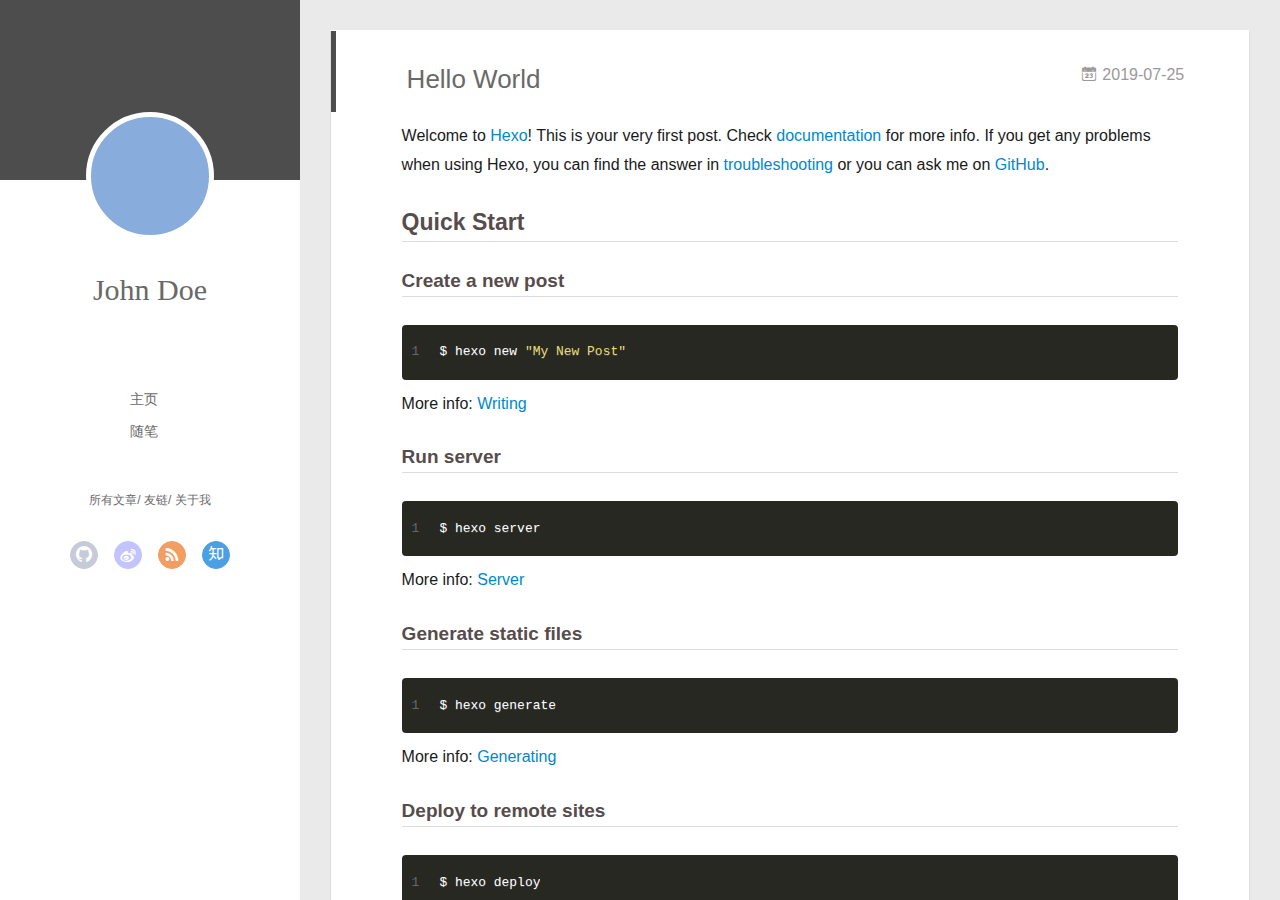
==== commit ce059459: "Site updated: 2019-07-25 14:13:29" ====
--- a/index.html
+++ b/index.html
@@ -1,306 +1,178 @@
 <!DOCTYPE html>
-
-
-
-  
-
-
-<html class="theme-next muse use-motion" lang>
+<html>
 <head><meta name="generator" content="Hexo 3.9.0">
-  <meta charset="UTF-8">
-<meta http-equiv="X-UA-Compatible" content="IE=edge">
-<meta name="viewport" content="width=device-width, initial-scale=1, maximum-scale=1">
-<meta name="theme-color" content="#222">
-
-
-
-
-
-
-
-
-
-<meta http-equiv="Cache-Control" content="no-transform">
-<meta http-equiv="Cache-Control" content="no-siteapp">
-
-
-
-
-
-
-
-
-
-
-
-
-
-
-
-
-  
-  
-  <link href="/lib/fancybox/source/jquery.fancybox.css?v=2.1.5" rel="stylesheet" type="text/css">
-
-
-
-
-
-
-
-<link href="/lib/font-awesome/css/font-awesome.min.css?v=4.6.2" rel="stylesheet" type="text/css">
-
-<link href="/css/main.css?v=5.1.4" rel="stylesheet" type="text/css">
-
-
-  <link rel="apple-touch-icon" sizes="180x180" href="/images/apple-touch-icon-next.png?v=5.1.4">
-
-
-  <link rel="icon" type="image/png" sizes="32x32" href="/images/favicon-32x32-next.png?v=5.1.4">
-
-
-  <link rel="icon" type="image/png" sizes="16x16" href="/images/favicon-16x16-next.png?v=5.1.4">
-
-
-  <link rel="mask-icon" href="/images/logo.svg?v=5.1.4" color="#222">
-
-
-
-
-
-  <meta name="keywords" content="Hexo, NexT">
-
-
-
-
-
-
-
-
-
-
-<meta property="og:type" content="website">
+  <meta charset="utf-8">
+  
+  <meta name="renderer" content="webkit">
+  <meta http-equiv="X-UA-Compatible" content="IE=edge">
+  <link rel="dns-prefetch" href="http://yoursite.com">
+  <title>Hexo</title>
+  <meta name="viewport" content="width=device-width, initial-scale=1, maximum-scale=1">
+  <meta property="og:type" content="website">
 <meta property="og:title" content="Hexo">
 <meta property="og:url" content="http://yoursite.com/index.html">
 <meta property="og:site_name" content="Hexo">
 <meta property="og:locale" content="default">
 <meta name="twitter:card" content="summary">
 <meta name="twitter:title" content="Hexo">
-
-
-
-<script type="text/javascript" id="hexo.configurations">
-  var NexT = window.NexT || {};
-  var CONFIG = {
-    root: '/',
-    scheme: 'Muse',
-    version: '5.1.4',
-    sidebar: {"position":"left","display":"post","offset":12,"b2t":false,"scrollpercent":false,"onmobile":false},
-    fancybox: true,
-    tabs: true,
-    motion: {"enable":true,"async":false,"transition":{"post_block":"fadeIn","post_header":"slideDownIn","post_body":"slideDownIn","coll_header":"slideLeftIn","sidebar":"slideUpIn"}},
-    duoshuo: {
-      userId: '0',
-      author: 'Author'
-    },
-    algolia: {
-      applicationID: '',
-      apiKey: '',
-      indexName: '',
-      hits: {"per_page":10},
-      labels: {"input_placeholder":"Search for Posts","hits_empty":"We didn't find any results for the search: ${query}","hits_stats":"${hits} results found in ${time} ms"}
+  
+    <link rel="alternative" href="/atom.xml" title="Hexo" type="application/atom+xml">
+  
+  
+    <link rel="icon" href="/favicon.png">
+  
+  <link rel="stylesheet" type="text/css" href="/./main.0cf68a.css">
+  <style type="text/css">
+  
+    #container.show {
+      background: linear-gradient(200deg,#a0cfe4,#e8c37e);
     }
-  };
-</script>
-
-
-
-  <link rel="canonical" href="http://yoursite.com/">
-
-
-
-
-
-  <title>Hexo</title>
-  
-
-
-
-
-
-
-
+  </style>
+  
+
+  
 
 </head>
-
-<body itemscope itemtype="http://schema.org/WebPage" lang="default">
-
-  
-  
-    
-  
-
-  <div class="container sidebar-position-left 
-  page-home">
-    <div class="headband"></div>
-
-    <header id="header" class="header" itemscope itemtype="http://schema.org/WPHeader">
-      <div class="header-inner"><div class="site-brand-wrapper">
-  <div class="site-meta ">
-    
-
-    <div class="custom-logo-site-title">
-      <a href="/" class="brand" rel="start">
-        <span class="logo-line-before"><i></i></span>
-        <span class="site-title">Hexo</span>
-        <span class="logo-line-after"><i></i></span>
-      </a>
-    </div>
-      
-        <p class="site-subtitle"></p>
-      
-  </div>
-
-  <div class="site-nav-toggle">
-    <button>
-      <span class="btn-bar"></span>
-      <span class="btn-bar"></span>
-      <span class="btn-bar"></span>
-    </button>
-  </div>
+</html>
+<body>
+  <div id="container" q-class="show:isCtnShow">
+    <canvas id="anm-canvas" class="anm-canvas"></canvas>
+    <div class="left-col" q-class="show:isShow">
+      
+<div class="overlay" style="background: #4d4d4d"></div>
+<div class="intrude-less">
+	<header id="header" class="inner">
+		<a href="/" class="profilepic">
+			<img src="" class="js-avatar">
+		</a>
+		<hgroup>
+		  <h1 class="header-author"><a href="/">John Doe</a></h1>
+		</hgroup>
+		
+
+		<nav class="header-menu">
+			<ul>
+			
+				<li><a href="/">主页</a></li>
+	        
+				<li><a href="/tags/随笔/">随笔</a></li>
+	        
+			</ul>
+		</nav>
+		<nav class="header-smart-menu">
+    		
+    			
+    			<a q-on="click: openSlider(e, 'innerArchive')" href="javascript:void(0)">所有文章</a>
+    			
+            
+    			
+    			<a q-on="click: openSlider(e, 'friends')" href="javascript:void(0)">友链</a>
+    			
+            
+    			
+    			<a q-on="click: openSlider(e, 'aboutme')" href="javascript:void(0)">关于我</a>
+    			
+            
+		</nav>
+		<nav class="header-nav">
+			<div class="social">
+				
+					<a class="github" target="_blank" href="#" title="github"><i class="icon-github"></i></a>
+		        
+					<a class="weibo" target="_blank" href="#" title="weibo"><i class="icon-weibo"></i></a>
+		        
+					<a class="rss" target="_blank" href="#" title="rss"><i class="icon-rss"></i></a>
+		        
+					<a class="zhihu" target="_blank" href="#" title="zhihu"><i class="icon-zhihu"></i></a>
+		        
+			</div>
+		</nav>
+	</header>		
 </div>
 
-<nav class="site-nav">
-  
-
-  
-    <ul id="menu" class="menu">
-      
-        
-        <li class="menu-item menu-item-home">
-          <a href="/" rel="section">
+    </div>
+    <div class="mid-col" q-class="show:isShow,hide:isShow|isFalse">
+      
+<nav id="mobile-nav">
+  	<div class="overlay js-overlay" style="background: #4d4d4d"></div>
+	<div class="btnctn js-mobile-btnctn">
+  		<div class="slider-trigger list" q-on="click: openSlider(e)"><i class="icon icon-sort"></i></div>
+	</div>
+	<div class="intrude-less">
+		<header id="header" class="inner">
+			<div class="profilepic">
+				<img src="" class="js-avatar">
+			</div>
+			<hgroup>
+			  <h1 class="header-author js-header-author">John Doe</h1>
+			</hgroup>
+			
+			
+			
+				
+			
+				
+			
+			
+			
+			<nav class="header-nav">
+				<div class="social">
+					
+						<a class="github" target="_blank" href="#" title="github"><i class="icon-github"></i></a>
+			        
+						<a class="weibo" target="_blank" href="#" title="weibo"><i class="icon-weibo"></i></a>
+			        
+						<a class="rss" target="_blank" href="#" title="rss"><i class="icon-rss"></i></a>
+			        
+						<a class="zhihu" target="_blank" href="#" title="zhihu"><i class="icon-zhihu"></i></a>
+			        
+				</div>
+			</nav>
+
+			<nav class="header-menu js-header-menu">
+				<ul style="width: 50%">
+				
+				
+					<li style="width: 50%"><a href="/">主页</a></li>
+		        
+					<li style="width: 50%"><a href="/tags/随笔/">随笔</a></li>
+		        
+				</ul>
+			</nav>
+		</header>				
+	</div>
+	<div class="mobile-mask" style="display:none" q-show="isShow"></div>
+</nav>
+
+      <div id="wrapper" class="body-wrap">
+        <div class="menu-l">
+          <div class="canvas-wrap">
+            <canvas data-colors="#eaeaea" data-sectionHeight="100" data-contentId="js-content" id="myCanvas1" class="anm-canvas"></canvas>
+          </div>
+          <div id="js-content" class="content-ll">
             
-              <i class="menu-item-icon fa fa-fw fa-home"></i> <br>
-            
-            Home
-          </a>
-        </li>
-      
-        
-        <li class="menu-item menu-item-archives">
-          <a href="/archives/" rel="section">
-            
-              <i class="menu-item-icon fa fa-fw fa-archive"></i> <br>
-            
-            Archives
-          </a>
-        </li>
-      
-
-      
-    </ul>
-  
-
-  
-</nav>
-
-
-
- </div>
-    </header>
-
-    <main id="main" class="main">
-      <div class="main-inner">
-        <div class="content-wrap">
-          <div id="content" class="content">
-            
-  <section id="posts" class="posts-expand">
-    
-      
-
-  
-
-  
-  
-  
-
-  <article class="post post-type-normal" itemscope itemtype="http://schema.org/Article">
-  
-  
-  
-  <div class="post-block">
-    <link itemprop="mainEntityOfPage" href="http://yoursite.com/2019/07/25/hello-world/">
-
-    <span hidden itemprop="author" itemscope itemtype="http://schema.org/Person">
-      <meta itemprop="name" content="John Doe">
-      <meta itemprop="description" content>
-      <meta itemprop="image" content="/images/avatar.gif">
-    </span>
-
-    <span hidden itemprop="publisher" itemscope itemtype="http://schema.org/Organization">
-      <meta itemprop="name" content="Hexo">
-    </span>
-
-    
-      <header class="post-header">
-
-        
-        
-          <h1 class="post-title" itemprop="name headline">
-                
-                <a class="post-title-link" href="/2019/07/25/hello-world/" itemprop="url">Hello World</a></h1>
-        
-
-        <div class="post-meta">
-          <span class="post-time">
-            
-              <span class="post-meta-item-icon">
-                <i class="fa fa-calendar-o"></i>
-              </span>
-              
-                <span class="post-meta-item-text">Posted on</span>
-              
-              <time title="Post created" itemprop="dateCreated datePublished" datetime="2019-07-25T10:55:06+08:00">
-                2019-07-25
-              </time>
-            
-
-            
-
-            
-          </span>
-
-          
-
-          
-            
-          
-
-          
-          
-
-          
-
-          
-
-          
-
-        </div>
+  
+    <article id="post-hello-world" class="article article-type-post  article-index" itemscope itemprop="blogPost">
+  <div class="article-inner">
+    
+      <header class="article-header">
+        
+  
+    <h1 itemprop="name">
+      <a class="article-title" href="/2019/07/25/hello-world/">Hello World</a>
+    </h1>
+  
+
+        
+        <a href="/2019/07/25/hello-world/" class="archive-article-date">
+  	<time datetime="2019-07-25T02:55:06.739Z" itemprop="datePublished"><i class="icon-calendar icon"></i>2019-07-25</time>
+</a>
+        
       </header>
     
-
-    
-    
-    
-    <div class="post-body" itemprop="articleBody">
-
-      
-      
-
-      
-        
-          
-            <p>Welcome to <a href="https://hexo.io/" target="_blank" rel="noopener">Hexo</a>! This is your very first post. Check <a href="https://hexo.io/docs/" target="_blank" rel="noopener">documentation</a> for more info. If you get any problems when using Hexo, you can find the answer in <a href="https://hexo.io/docs/troubleshooting.html" target="_blank" rel="noopener">troubleshooting</a> or you can ask me on <a href="https://github.com/hexojs/hexo/issues" target="_blank" rel="noopener">GitHub</a>.</p>
+    <div class="article-entry" itemprop="articleBody">
+      
+        <p>Welcome to <a href="https://hexo.io/" target="_blank" rel="noopener">Hexo</a>! This is your very first post. Check <a href="https://hexo.io/docs/" target="_blank" rel="noopener">documentation</a> for more info. If you get any problems when using Hexo, you can find the answer in <a href="https://hexo.io/docs/troubleshooting.html" target="_blank" rel="noopener">troubleshooting</a> or you can ask me on <a href="https://github.com/hexojs/hexo/issues" target="_blank" rel="noopener">GitHub</a>.</p>
 <h2 id="Quick-Start"><a href="#Quick-Start" class="headerlink" title="Quick Start"></a>Quick Start</h2><h3 id="Create-a-new-post"><a href="#Create-a-new-post" class="headerlink" title="Create a new post"></a>Create a new post</h3><figure class="highlight bash"><table><tr><td class="gutter"><pre><span class="line">1</span><br></pre></td><td class="code"><pre><span class="line">$ hexo new <span class="string">"My New Post"</span></span><br></pre></td></tr></table></figure>
 
 <p>More info: <a href="https://hexo.io/docs/writing.html" target="_blank" rel="noopener">Writing</a></p>
@@ -314,307 +186,293 @@
 
 <p>More info: <a href="https://hexo.io/docs/deployment.html" target="_blank" rel="noopener">Deployment</a></p>
 
-          
-        
-      
-    </div>
-    
-    
-    
-
-    
-
-    
-
-    
-
-    <footer class="post-footer">
-      
-
-      
-
-      
-
-      
-      
-        <div class="post-eof"></div>
-      
-    </footer>
+      
+
+      
+    </div>
+    <div class="article-info article-info-index">
+      
+      
+      
+
+      
+        <p class="article-more-link">
+          <a class="article-more-a" href="/2019/07/25/hello-world/">展开全文 >></a>
+        </p>
+      
+
+      
+      <div class="clearfix"></div>
+    </div>
   </div>
-  
-  
-  
-  </article>
-
-
-    
-  </section>
-
+</article>
+
+<aside class="wrap-side-operation">
+    <div class="mod-side-operation">
+        
+        <div class="jump-container" id="js-jump-container" style="display:none;">
+            <a href="javascript:void(0)" class="mod-side-operation__jump-to-top">
+                <i class="icon-font icon-back"></i>
+            </a>
+            <div id="js-jump-plan-container" class="jump-plan-container" style="top: -11px;">
+                <i class="icon-font icon-plane jump-plane"></i>
+            </div>
+        </div>
+        
+        
+    </div>
+</aside>
+
+
+
+
+  
   
 
 
           </div>
-          
-
-
-          
-
-        </div>
-        
-          
-  
-  <div class="sidebar-toggle">
-    <div class="sidebar-toggle-line-wrap">
-      <span class="sidebar-toggle-line sidebar-toggle-line-first"></span>
-      <span class="sidebar-toggle-line sidebar-toggle-line-middle"></span>
-      <span class="sidebar-toggle-line sidebar-toggle-line-last"></span>
+        </div>
+      </div>
+      <footer id="footer">
+  <div class="outer">
+    <div id="footer-info">
+    	<div class="footer-left">
+    		&copy; 2019 John Doe
+    	</div>
+      	<div class="footer-right">
+      		<a href="http://hexo.io/" target="_blank">Hexo</a>  Theme <a href="https://github.com/litten/hexo-theme-yilia" target="_blank">Yilia</a> by Litten
+      	</div>
     </div>
   </div>
-
-  <aside id="sidebar" class="sidebar">
-    
-    <div class="sidebar-inner">
-
-      
-
-      
-
-      <section class="site-overview-wrap sidebar-panel sidebar-panel-active">
-        <div class="site-overview">
-          <div class="site-author motion-element" itemprop="author" itemscope itemtype="http://schema.org/Person">
+</footer>
+    </div>
+    <script>
+	var yiliaConfig = {
+		mathjax: false,
+		isHome: true,
+		isPost: false,
+		isArchive: false,
+		isTag: false,
+		isCategory: false,
+		open_in_new: false,
+		toc_hide_index: true,
+		root: "/",
+		innerArchive: true,
+		showTags: false
+	}
+</script>
+
+<script>!function(t){function n(e){if(r[e])return r[e].exports;var i=r[e]={exports:{},id:e,loaded:!1};return t[e].call(i.exports,i,i.exports,n),i.loaded=!0,i.exports}var r={};n.m=t,n.c=r,n.p="./",n(0)}([function(t,n,r){r(195),t.exports=r(191)},function(t,n,r){var e=r(3),i=r(52),o=r(27),u=r(28),c=r(53),f="prototype",a=function(t,n,r){var s,l,h,v,p=t&a.F,d=t&a.G,y=t&a.S,g=t&a.P,b=t&a.B,m=d?e:y?e[n]||(e[n]={}):(e[n]||{})[f],x=d?i:i[n]||(i[n]={}),w=x[f]||(x[f]={});d&&(r=n);for(s in r)l=!p&&m&&void 0!==m[s],h=(l?m:r)[s],v=b&&l?c(h,e):g&&"function"==typeof h?c(Function.call,h):h,m&&u(m,s,h,t&a.U),x[s]!=h&&o(x,s,v),g&&w[s]!=h&&(w[s]=h)};e.core=i,a.F=1,a.G=2,a.S=4,a.P=8,a.B=16,a.W=32,a.U=64,a.R=128,t.exports=a},function(t,n,r){var e=r(6);t.exports=function(t){if(!e(t))throw TypeError(t+" is not an object!");return t}},function(t,n){var r=t.exports="undefined"!=typeof window&&window.Math==Math?window:"undefined"!=typeof self&&self.Math==Math?self:Function("return this")();"number"==typeof __g&&(__g=r)},function(t,n){t.exports=function(t){try{return!!t()}catch(t){return!0}}},function(t,n){var r=t.exports="undefined"!=typeof window&&window.Math==Math?window:"undefined"!=typeof self&&self.Math==Math?self:Function("return this")();"number"==typeof __g&&(__g=r)},function(t,n){t.exports=function(t){return"object"==typeof t?null!==t:"function"==typeof t}},function(t,n,r){var e=r(126)("wks"),i=r(76),o=r(3).Symbol,u="function"==typeof o;(t.exports=function(t){return e[t]||(e[t]=u&&o[t]||(u?o:i)("Symbol."+t))}).store=e},function(t,n){var r={}.hasOwnProperty;t.exports=function(t,n){return r.call(t,n)}},function(t,n,r){var e=r(94),i=r(33);t.exports=function(t){return e(i(t))}},function(t,n,r){t.exports=!r(4)(function(){return 7!=Object.defineProperty({},"a",{get:function(){return 7}}).a})},function(t,n,r){var e=r(2),i=r(167),o=r(50),u=Object.defineProperty;n.f=r(10)?Object.defineProperty:function(t,n,r){if(e(t),n=o(n,!0),e(r),i)try{return u(t,n,r)}catch(t){}if("get"in r||"set"in r)throw TypeError("Accessors not supported!");return"value"in r&&(t[n]=r.value),t}},function(t,n,r){t.exports=!r(18)(function(){return 7!=Object.defineProperty({},"a",{get:function(){return 7}}).a})},function(t,n,r){var e=r(14),i=r(22);t.exports=r(12)?function(t,n,r){return e.f(t,n,i(1,r))}:function(t,n,r){return t[n]=r,t}},function(t,n,r){var e=r(20),i=r(58),o=r(42),u=Object.defineProperty;n.f=r(12)?Object.defineProperty:function(t,n,r){if(e(t),n=o(n,!0),e(r),i)try{return u(t,n,r)}catch(t){}if("get"in r||"set"in r)throw TypeError("Accessors not supported!");return"value"in r&&(t[n]=r.value),t}},function(t,n,r){var e=r(40)("wks"),i=r(23),o=r(5).Symbol,u="function"==typeof o;(t.exports=function(t){return e[t]||(e[t]=u&&o[t]||(u?o:i)("Symbol."+t))}).store=e},function(t,n,r){var e=r(67),i=Math.min;t.exports=function(t){return t>0?i(e(t),9007199254740991):0}},function(t,n,r){var e=r(46);t.exports=function(t){return Object(e(t))}},function(t,n){t.exports=function(t){try{return!!t()}catch(t){return!0}}},function(t,n,r){var e=r(63),i=r(34);t.exports=Object.keys||function(t){return e(t,i)}},function(t,n,r){var e=r(21);t.exports=function(t){if(!e(t))throw TypeError(t+" is not an object!");return t}},function(t,n){t.exports=function(t){return"object"==typeof t?null!==t:"function"==typeof t}},function(t,n){t.exports=function(t,n){return{enumerable:!(1&t),configurable:!(2&t),writable:!(4&t),value:n}}},function(t,n){var r=0,e=Math.random();t.exports=function(t){return"Symbol(".concat(void 0===t?"":t,")_",(++r+e).toString(36))}},function(t,n){var r={}.hasOwnProperty;t.exports=function(t,n){return r.call(t,n)}},function(t,n){var r=t.exports={version:"2.4.0"};"number"==typeof __e&&(__e=r)},function(t,n){t.exports=function(t){if("function"!=typeof t)throw TypeError(t+" is not a function!");return t}},function(t,n,r){var e=r(11),i=r(66);t.exports=r(10)?function(t,n,r){return e.f(t,n,i(1,r))}:function(t,n,r){return t[n]=r,t}},function(t,n,r){var e=r(3),i=r(27),o=r(24),u=r(76)("src"),c="toString",f=Function[c],a=(""+f).split(c);r(52).inspectSource=function(t){return f.call(t)},(t.exports=function(t,n,r,c){var f="function"==typeof r;f&&(o(r,"name")||i(r,"name",n)),t[n]!==r&&(f&&(o(r,u)||i(r,u,t[n]?""+t[n]:a.join(String(n)))),t===e?t[n]=r:c?t[n]?t[n]=r:i(t,n,r):(delete t[n],i(t,n,r)))})(Function.prototype,c,function(){return"function"==typeof this&&this[u]||f.call(this)})},function(t,n,r){var e=r(1),i=r(4),o=r(46),u=function(t,n,r,e){var i=String(o(t)),u="<"+n;return""!==r&&(u+=" "+r+'="'+String(e).replace(/"/g,"&quot;")+'"'),u+">"+i+"</"+n+">"};t.exports=function(t,n){var r={};r[t]=n(u),e(e.P+e.F*i(function(){var n=""[t]('"');return n!==n.toLowerCase()||n.split('"').length>3}),"String",r)}},function(t,n,r){var e=r(115),i=r(46);t.exports=function(t){return e(i(t))}},function(t,n,r){var e=r(116),i=r(66),o=r(30),u=r(50),c=r(24),f=r(167),a=Object.getOwnPropertyDescriptor;n.f=r(10)?a:function(t,n){if(t=o(t),n=u(n,!0),f)try{return a(t,n)}catch(t){}if(c(t,n))return i(!e.f.call(t,n),t[n])}},function(t,n,r){var e=r(24),i=r(17),o=r(145)("IE_PROTO"),u=Object.prototype;t.exports=Object.getPrototypeOf||function(t){return t=i(t),e(t,o)?t[o]:"function"==typeof t.constructor&&t instanceof t.constructor?t.constructor.prototype:t instanceof Object?u:null}},function(t,n){t.exports=function(t){if(void 0==t)throw TypeError("Can't call method on  "+t);return t}},function(t,n){t.exports="constructor,hasOwnProperty,isPrototypeOf,propertyIsEnumerable,toLocaleString,toString,valueOf".split(",")},function(t,n){t.exports={}},function(t,n){t.exports=!0},function(t,n){n.f={}.propertyIsEnumerable},function(t,n,r){var e=r(14).f,i=r(8),o=r(15)("toStringTag");t.exports=function(t,n,r){t&&!i(t=r?t:t.prototype,o)&&e(t,o,{configurable:!0,value:n})}},function(t,n,r){var e=r(40)("keys"),i=r(23);t.exports=function(t){return e[t]||(e[t]=i(t))}},function(t,n,r){var e=r(5),i="__core-js_shared__",o=e[i]||(e[i]={});t.exports=function(t){return o[t]||(o[t]={})}},function(t,n){var r=Math.ceil,e=Math.floor;t.exports=function(t){return isNaN(t=+t)?0:(t>0?e:r)(t)}},function(t,n,r){var e=r(21);t.exports=function(t,n){if(!e(t))return t;var r,i;if(n&&"function"==typeof(r=t.toString)&&!e(i=r.call(t)))return i;if("function"==typeof(r=t.valueOf)&&!e(i=r.call(t)))return i;if(!n&&"function"==typeof(r=t.toString)&&!e(i=r.call(t)))return i;throw TypeError("Can't convert object to primitive value")}},function(t,n,r){var e=r(5),i=r(25),o=r(36),u=r(44),c=r(14).f;t.exports=function(t){var n=i.Symbol||(i.Symbol=o?{}:e.Symbol||{});"_"==t.charAt(0)||t in n||c(n,t,{value:u.f(t)})}},function(t,n,r){n.f=r(15)},function(t,n){var r={}.toString;t.exports=function(t){return r.call(t).slice(8,-1)}},function(t,n){t.exports=function(t){if(void 0==t)throw TypeError("Can't call method on  "+t);return t}},function(t,n,r){var e=r(4);t.exports=function(t,n){return!!t&&e(function(){n?t.call(null,function(){},1):t.call(null)})}},function(t,n,r){var e=r(53),i=r(115),o=r(17),u=r(16),c=r(203);t.exports=function(t,n){var r=1==t,f=2==t,a=3==t,s=4==t,l=6==t,h=5==t||l,v=n||c;return function(n,c,p){for(var d,y,g=o(n),b=i(g),m=e(c,p,3),x=u(b.length),w=0,S=r?v(n,x):f?v(n,0):void 0;x>w;w++)if((h||w in b)&&(d=b[w],y=m(d,w,g),t))if(r)S[w]=y;else if(y)switch(t){case 3:return!0;case 5:return d;case 6:return w;case 2:S.push(d)}else if(s)return!1;return l?-1:a||s?s:S}}},function(t,n,r){var e=r(1),i=r(52),o=r(4);t.exports=function(t,n){var r=(i.Object||{})[t]||Object[t],u={};u[t]=n(r),e(e.S+e.F*o(function(){r(1)}),"Object",u)}},function(t,n,r){var e=r(6);t.exports=function(t,n){if(!e(t))return t;var r,i;if(n&&"function"==typeof(r=t.toString)&&!e(i=r.call(t)))return i;if("function"==typeof(r=t.valueOf)&&!e(i=r.call(t)))return i;if(!n&&"function"==typeof(r=t.toString)&&!e(i=r.call(t)))return i;throw TypeError("Can't convert object to primitive value")}},function(t,n,r){var e=r(5),i=r(25),o=r(91),u=r(13),c="prototype",f=function(t,n,r){var a,s,l,h=t&f.F,v=t&f.G,p=t&f.S,d=t&f.P,y=t&f.B,g=t&f.W,b=v?i:i[n]||(i[n]={}),m=b[c],x=v?e:p?e[n]:(e[n]||{})[c];v&&(r=n);for(a in r)(s=!h&&x&&void 0!==x[a])&&a in b||(l=s?x[a]:r[a],b[a]=v&&"function"!=typeof x[a]?r[a]:y&&s?o(l,e):g&&x[a]==l?function(t){var n=function(n,r,e){if(this instanceof t){switch(arguments.length){case 0:return new t;case 1:return new t(n);case 2:return new t(n,r)}return new t(n,r,e)}return t.apply(this,arguments)};return n[c]=t[c],n}(l):d&&"function"==typeof l?o(Function.call,l):l,d&&((b.virtual||(b.virtual={}))[a]=l,t&f.R&&m&&!m[a]&&u(m,a,l)))};f.F=1,f.G=2,f.S=4,f.P=8,f.B=16,f.W=32,f.U=64,f.R=128,t.exports=f},function(t,n){var r=t.exports={version:"2.4.0"};"number"==typeof __e&&(__e=r)},function(t,n,r){var e=r(26);t.exports=function(t,n,r){if(e(t),void 0===n)return t;switch(r){case 1:return function(r){return t.call(n,r)};case 2:return function(r,e){return t.call(n,r,e)};case 3:return function(r,e,i){return t.call(n,r,e,i)}}return function(){return t.apply(n,arguments)}}},function(t,n,r){var e=r(183),i=r(1),o=r(126)("metadata"),u=o.store||(o.store=new(r(186))),c=function(t,n,r){var i=u.get(t);if(!i){if(!r)return;u.set(t,i=new e)}var o=i.get(n);if(!o){if(!r)return;i.set(n,o=new e)}return o},f=function(t,n,r){var e=c(n,r,!1);return void 0!==e&&e.has(t)},a=function(t,n,r){var e=c(n,r,!1);return void 0===e?void 0:e.get(t)},s=function(t,n,r,e){c(r,e,!0).set(t,n)},l=function(t,n){var r=c(t,n,!1),e=[];return r&&r.forEach(function(t,n){e.push(n)}),e},h=function(t){return void 0===t||"symbol"==typeof t?t:String(t)},v=function(t){i(i.S,"Reflect",t)};t.exports={store:u,map:c,has:f,get:a,set:s,keys:l,key:h,exp:v}},function(t,n,r){"use strict";if(r(10)){var e=r(69),i=r(3),o=r(4),u=r(1),c=r(127),f=r(152),a=r(53),s=r(68),l=r(66),h=r(27),v=r(73),p=r(67),d=r(16),y=r(75),g=r(50),b=r(24),m=r(180),x=r(114),w=r(6),S=r(17),_=r(137),O=r(70),E=r(32),P=r(71).f,j=r(154),F=r(76),M=r(7),A=r(48),N=r(117),T=r(146),I=r(155),k=r(80),L=r(123),R=r(74),C=r(130),D=r(160),U=r(11),W=r(31),G=U.f,B=W.f,V=i.RangeError,z=i.TypeError,q=i.Uint8Array,K="ArrayBuffer",J="Shared"+K,Y="BYTES_PER_ELEMENT",H="prototype",$=Array[H],X=f.ArrayBuffer,Q=f.DataView,Z=A(0),tt=A(2),nt=A(3),rt=A(4),et=A(5),it=A(6),ot=N(!0),ut=N(!1),ct=I.values,ft=I.keys,at=I.entries,st=$.lastIndexOf,lt=$.reduce,ht=$.reduceRight,vt=$.join,pt=$.sort,dt=$.slice,yt=$.toString,gt=$.toLocaleString,bt=M("iterator"),mt=M("toStringTag"),xt=F("typed_constructor"),wt=F("def_constructor"),St=c.CONSTR,_t=c.TYPED,Ot=c.VIEW,Et="Wrong length!",Pt=A(1,function(t,n){return Tt(T(t,t[wt]),n)}),jt=o(function(){return 1===new q(new Uint16Array([1]).buffer)[0]}),Ft=!!q&&!!q[H].set&&o(function(){new q(1).set({})}),Mt=function(t,n){if(void 0===t)throw z(Et);var r=+t,e=d(t);if(n&&!m(r,e))throw V(Et);return e},At=function(t,n){var r=p(t);if(r<0||r%n)throw V("Wrong offset!");return r},Nt=function(t){if(w(t)&&_t in t)return t;throw z(t+" is not a typed array!")},Tt=function(t,n){if(!(w(t)&&xt in t))throw z("It is not a typed array constructor!");return new t(n)},It=function(t,n){return kt(T(t,t[wt]),n)},kt=function(t,n){for(var r=0,e=n.length,i=Tt(t,e);e>r;)i[r]=n[r++];return i},Lt=function(t,n,r){G(t,n,{get:function(){return this._d[r]}})},Rt=function(t){var n,r,e,i,o,u,c=S(t),f=arguments.length,s=f>1?arguments[1]:void 0,l=void 0!==s,h=j(c);if(void 0!=h&&!_(h)){for(u=h.call(c),e=[],n=0;!(o=u.next()).done;n++)e.push(o.value);c=e}for(l&&f>2&&(s=a(s,arguments[2],2)),n=0,r=d(c.length),i=Tt(this,r);r>n;n++)i[n]=l?s(c[n],n):c[n];return i},Ct=function(){for(var t=0,n=arguments.length,r=Tt(this,n);n>t;)r[t]=arguments[t++];return r},Dt=!!q&&o(function(){gt.call(new q(1))}),Ut=function(){return gt.apply(Dt?dt.call(Nt(this)):Nt(this),arguments)},Wt={copyWithin:function(t,n){return D.call(Nt(this),t,n,arguments.length>2?arguments[2]:void 0)},every:function(t){return rt(Nt(this),t,arguments.length>1?arguments[1]:void 0)},fill:function(t){return C.apply(Nt(this),arguments)},filter:function(t){return It(this,tt(Nt(this),t,arguments.length>1?arguments[1]:void 0))},find:function(t){return et(Nt(this),t,arguments.length>1?arguments[1]:void 0)},findIndex:function(t){return it(Nt(this),t,arguments.length>1?arguments[1]:void 0)},forEach:function(t){Z(Nt(this),t,arguments.length>1?arguments[1]:void 0)},indexOf:function(t){return ut(Nt(this),t,arguments.length>1?arguments[1]:void 0)},includes:function(t){return ot(Nt(this),t,arguments.length>1?arguments[1]:void 0)},join:function(t){return vt.apply(Nt(this),arguments)},lastIndexOf:function(t){return st.apply(Nt(this),arguments)},map:function(t){return Pt(Nt(this),t,arguments.length>1?arguments[1]:void 0)},reduce:function(t){return lt.apply(Nt(this),arguments)},reduceRight:function(t){return ht.apply(Nt(this),arguments)},reverse:function(){for(var t,n=this,r=Nt(n).length,e=Math.floor(r/2),i=0;i<e;)t=n[i],n[i++]=n[--r],n[r]=t;return n},some:function(t){return nt(Nt(this),t,arguments.length>1?arguments[1]:void 0)},sort:function(t){return pt.call(Nt(this),t)},subarray:function(t,n){var r=Nt(this),e=r.length,i=y(t,e);return new(T(r,r[wt]))(r.buffer,r.byteOffset+i*r.BYTES_PER_ELEMENT,d((void 0===n?e:y(n,e))-i))}},Gt=function(t,n){return It(this,dt.call(Nt(this),t,n))},Bt=function(t){Nt(this);var n=At(arguments[1],1),r=this.length,e=S(t),i=d(e.length),o=0;if(i+n>r)throw V(Et);for(;o<i;)this[n+o]=e[o++]},Vt={entries:function(){return at.call(Nt(this))},keys:function(){return ft.call(Nt(this))},values:function(){return ct.call(Nt(this))}},zt=function(t,n){return w(t)&&t[_t]&&"symbol"!=typeof n&&n in t&&String(+n)==String(n)},qt=function(t,n){return zt(t,n=g(n,!0))?l(2,t[n]):B(t,n)},Kt=function(t,n,r){return!(zt(t,n=g(n,!0))&&w(r)&&b(r,"value"))||b(r,"get")||b(r,"set")||r.configurable||b(r,"writable")&&!r.writable||b(r,"enumerable")&&!r.enumerable?G(t,n,r):(t[n]=r.value,t)};St||(W.f=qt,U.f=Kt),u(u.S+u.F*!St,"Object",{getOwnPropertyDescriptor:qt,defineProperty:Kt}),o(function(){yt.call({})})&&(yt=gt=function(){return vt.call(this)});var Jt=v({},Wt);v(Jt,Vt),h(Jt,bt,Vt.values),v(Jt,{slice:Gt,set:Bt,constructor:function(){},toString:yt,toLocaleString:Ut}),Lt(Jt,"buffer","b"),Lt(Jt,"byteOffset","o"),Lt(Jt,"byteLength","l"),Lt(Jt,"length","e"),G(Jt,mt,{get:function(){return this[_t]}}),t.exports=function(t,n,r,f){f=!!f;var a=t+(f?"Clamped":"")+"Array",l="Uint8Array"!=a,v="get"+t,p="set"+t,y=i[a],g=y||{},b=y&&E(y),m=!y||!c.ABV,S={},_=y&&y[H],j=function(t,r){var e=t._d;return e.v[v](r*n+e.o,jt)},F=function(t,r,e){var i=t._d;f&&(e=(e=Math.round(e))<0?0:e>255?255:255&e),i.v[p](r*n+i.o,e,jt)},M=function(t,n){G(t,n,{get:function(){return j(this,n)},set:function(t){return F(this,n,t)},enumerable:!0})};m?(y=r(function(t,r,e,i){s(t,y,a,"_d");var o,u,c,f,l=0,v=0;if(w(r)){if(!(r instanceof X||(f=x(r))==K||f==J))return _t in r?kt(y,r):Rt.call(y,r);o=r,v=At(e,n);var p=r.byteLength;if(void 0===i){if(p%n)throw V(Et);if((u=p-v)<0)throw V(Et)}else if((u=d(i)*n)+v>p)throw V(Et);c=u/n}else c=Mt(r,!0),u=c*n,o=new X(u);for(h(t,"_d",{b:o,o:v,l:u,e:c,v:new Q(o)});l<c;)M(t,l++)}),_=y[H]=O(Jt),h(_,"constructor",y)):L(function(t){new y(null),new y(t)},!0)||(y=r(function(t,r,e,i){s(t,y,a);var o;return w(r)?r instanceof X||(o=x(r))==K||o==J?void 0!==i?new g(r,At(e,n),i):void 0!==e?new g(r,At(e,n)):new g(r):_t in r?kt(y,r):Rt.call(y,r):new g(Mt(r,l))}),Z(b!==Function.prototype?P(g).concat(P(b)):P(g),function(t){t in y||h(y,t,g[t])}),y[H]=_,e||(_.constructor=y));var A=_[bt],N=!!A&&("values"==A.name||void 0==A.name),T=Vt.values;h(y,xt,!0),h(_,_t,a),h(_,Ot,!0),h(_,wt,y),(f?new y(1)[mt]==a:mt in _)||G(_,mt,{get:function(){return a}}),S[a]=y,u(u.G+u.W+u.F*(y!=g),S),u(u.S,a,{BYTES_PER_ELEMENT:n,from:Rt,of:Ct}),Y in _||h(_,Y,n),u(u.P,a,Wt),R(a),u(u.P+u.F*Ft,a,{set:Bt}),u(u.P+u.F*!N,a,Vt),u(u.P+u.F*(_.toString!=yt),a,{toString:yt}),u(u.P+u.F*o(function(){new y(1).slice()}),a,{slice:Gt}),u(u.P+u.F*(o(function(){return[1,2].toLocaleString()!=new y([1,2]).toLocaleString()})||!o(function(){_.toLocaleString.call([1,2])})),a,{toLocaleString:Ut}),k[a]=N?A:T,e||N||h(_,bt,T)}}else t.exports=function(){}},function(t,n){var r={}.toString;t.exports=function(t){return r.call(t).slice(8,-1)}},function(t,n,r){var e=r(21),i=r(5).document,o=e(i)&&e(i.createElement);t.exports=function(t){return o?i.createElement(t):{}}},function(t,n,r){t.exports=!r(12)&&!r(18)(function(){return 7!=Object.defineProperty(r(57)("div"),"a",{get:function(){return 7}}).a})},function(t,n,r){"use strict";var e=r(36),i=r(51),o=r(64),u=r(13),c=r(8),f=r(35),a=r(96),s=r(38),l=r(103),h=r(15)("iterator"),v=!([].keys&&"next"in[].keys()),p="keys",d="values",y=function(){return this};t.exports=function(t,n,r,g,b,m,x){a(r,n,g);var w,S,_,O=function(t){if(!v&&t in F)return F[t];switch(t){case p:case d:return function(){return new r(this,t)}}return function(){return new r(this,t)}},E=n+" Iterator",P=b==d,j=!1,F=t.prototype,M=F[h]||F["@@iterator"]||b&&F[b],A=M||O(b),N=b?P?O("entries"):A:void 0,T="Array"==n?F.entries||M:M;if(T&&(_=l(T.call(new t)))!==Object.prototype&&(s(_,E,!0),e||c(_,h)||u(_,h,y)),P&&M&&M.name!==d&&(j=!0,A=function(){return M.call(this)}),e&&!x||!v&&!j&&F[h]||u(F,h,A),f[n]=A,f[E]=y,b)if(w={values:P?A:O(d),keys:m?A:O(p),entries:N},x)for(S in w)S in F||o(F,S,w[S]);else i(i.P+i.F*(v||j),n,w);return w}},function(t,n,r){var e=r(20),i=r(100),o=r(34),u=r(39)("IE_PROTO"),c=function(){},f="prototype",a=function(){var t,n=r(57)("iframe"),e=o.length;for(n.style.display="none",r(93).appendChild(n),n.src="javascript:",t=n.contentWindow.document,t.open(),t.write("<script>document.F=Object<\/script>"),t.close(),a=t.F;e--;)delete a[f][o[e]];return a()};t.exports=Object.create||function(t,n){var r;return null!==t?(c[f]=e(t),r=new c,c[f]=null,r[u]=t):r=a(),void 0===n?r:i(r,n)}},function(t,n,r){var e=r(63),i=r(34).concat("length","prototype");n.f=Object.getOwnPropertyNames||function(t){return e(t,i)}},function(t,n){n.f=Object.getOwnPropertySymbols},function(t,n,r){var e=r(8),i=r(9),o=r(90)(!1),u=r(39)("IE_PROTO");t.exports=function(t,n){var r,c=i(t),f=0,a=[];for(r in c)r!=u&&e(c,r)&&a.push(r);for(;n.length>f;)e(c,r=n[f++])&&(~o(a,r)||a.push(r));return a}},function(t,n,r){t.exports=r(13)},function(t,n,r){var e=r(76)("meta"),i=r(6),o=r(24),u=r(11).f,c=0,f=Object.isExtensible||function(){return!0},a=!r(4)(function(){return f(Object.preventExtensions({}))}),s=function(t){u(t,e,{value:{i:"O"+ ++c,w:{}}})},l=function(t,n){if(!i(t))return"symbol"==typeof t?t:("string"==typeof t?"S":"P")+t;if(!o(t,e)){if(!f(t))return"F";if(!n)return"E";s(t)}return t[e].i},h=function(t,n){if(!o(t,e)){if(!f(t))return!0;if(!n)return!1;s(t)}return t[e].w},v=function(t){return a&&p.NEED&&f(t)&&!o(t,e)&&s(t),t},p=t.exports={KEY:e,NEED:!1,fastKey:l,getWeak:h,onFreeze:v}},function(t,n){t.exports=function(t,n){return{enumerable:!(1&t),configurable:!(2&t),writable:!(4&t),value:n}}},function(t,n){var r=Math.ceil,e=Math.floor;t.exports=function(t){return isNaN(t=+t)?0:(t>0?e:r)(t)}},function(t,n){t.exports=function(t,n,r,e){if(!(t instanceof n)||void 0!==e&&e in t)throw TypeError(r+": incorrect invocation!");return t}},function(t,n){t.exports=!1},function(t,n,r){var e=r(2),i=r(173),o=r(133),u=r(145)("IE_PROTO"),c=function(){},f="prototype",a=function(){var t,n=r(132)("iframe"),e=o.length;for(n.style.display="none",r(135).appendChild(n),n.src="javascript:",t=n.contentWindow.document,t.open(),t.write("<script>document.F=Object<\/script>"),t.close(),a=t.F;e--;)delete a[f][o[e]];return a()};t.exports=Object.create||function(t,n){var r;return null!==t?(c[f]=e(t),r=new c,c[f]=null,r[u]=t):r=a(),void 0===n?r:i(r,n)}},function(t,n,r){var e=r(175),i=r(133).concat("length","prototype");n.f=Object.getOwnPropertyNames||function(t){return e(t,i)}},function(t,n,r){var e=r(175),i=r(133);t.exports=Object.keys||function(t){return e(t,i)}},function(t,n,r){var e=r(28);t.exports=function(t,n,r){for(var i in n)e(t,i,n[i],r);return t}},function(t,n,r){"use strict";var e=r(3),i=r(11),o=r(10),u=r(7)("species");t.exports=function(t){var n=e[t];o&&n&&!n[u]&&i.f(n,u,{configurable:!0,get:function(){return this}})}},function(t,n,r){var e=r(67),i=Math.max,o=Math.min;t.exports=function(t,n){return t=e(t),t<0?i(t+n,0):o(t,n)}},function(t,n){var r=0,e=Math.random();t.exports=function(t){return"Symbol(".concat(void 0===t?"":t,")_",(++r+e).toString(36))}},function(t,n,r){var e=r(33);t.exports=function(t){return Object(e(t))}},function(t,n,r){var e=r(7)("unscopables"),i=Array.prototype;void 0==i[e]&&r(27)(i,e,{}),t.exports=function(t){i[e][t]=!0}},function(t,n,r){var e=r(53),i=r(169),o=r(137),u=r(2),c=r(16),f=r(154),a={},s={},n=t.exports=function(t,n,r,l,h){var v,p,d,y,g=h?function(){return t}:f(t),b=e(r,l,n?2:1),m=0;if("function"!=typeof g)throw TypeError(t+" is not iterable!");if(o(g)){for(v=c(t.length);v>m;m++)if((y=n?b(u(p=t[m])[0],p[1]):b(t[m]))===a||y===s)return y}else for(d=g.call(t);!(p=d.next()).done;)if((y=i(d,b,p.value,n))===a||y===s)return y};n.BREAK=a,n.RETURN=s},function(t,n){t.exports={}},function(t,n,r){var e=r(11).f,i=r(24),o=r(7)("toStringTag");t.exports=function(t,n,r){t&&!i(t=r?t:t.prototype,o)&&e(t,o,{configurable:!0,value:n})}},function(t,n,r){var e=r(1),i=r(46),o=r(4),u=r(150),c="["+u+"]",f="​+",a=RegExp("^"+c+c+"*"),s=RegExp(c+c+"*$"),l=function(t,n,r){var i={},c=o(function(){return!!u[t]()||f[t]()!=f}),a=i[t]=c?n(h):u[t];r&&(i[r]=a),e(e.P+e.F*c,"String",i)},h=l.trim=function(t,n){return t=String(i(t)),1&n&&(t=t.replace(a,"")),2&n&&(t=t.replace(s,"")),t};t.exports=l},function(t,n,r){t.exports={default:r(86),__esModule:!0}},function(t,n,r){t.exports={default:r(87),__esModule:!0}},function(t,n,r){"use strict";function e(t){return t&&t.__esModule?t:{default:t}}n.__esModule=!0;var i=r(84),o=e(i),u=r(83),c=e(u),f="function"==typeof c.default&&"symbol"==typeof o.default?function(t){return typeof t}:function(t){return t&&"function"==typeof c.default&&t.constructor===c.default&&t!==c.default.prototype?"symbol":typeof t};n.default="function"==typeof c.default&&"symbol"===f(o.default)?function(t){return void 0===t?"undefined":f(t)}:function(t){return t&&"function"==typeof c.default&&t.constructor===c.default&&t!==c.default.prototype?"symbol":void 0===t?"undefined":f(t)}},function(t,n,r){r(110),r(108),r(111),r(112),t.exports=r(25).Symbol},function(t,n,r){r(109),r(113),t.exports=r(44).f("iterator")},function(t,n){t.exports=function(t){if("function"!=typeof t)throw TypeError(t+" is not a function!");return t}},function(t,n){t.exports=function(){}},function(t,n,r){var e=r(9),i=r(106),o=r(105);t.exports=function(t){return function(n,r,u){var c,f=e(n),a=i(f.length),s=o(u,a);if(t&&r!=r){for(;a>s;)if((c=f[s++])!=c)return!0}else for(;a>s;s++)if((t||s in f)&&f[s]===r)return t||s||0;return!t&&-1}}},function(t,n,r){var e=r(88);t.exports=function(t,n,r){if(e(t),void 0===n)return t;switch(r){case 1:return function(r){return t.call(n,r)};case 2:return function(r,e){return t.call(n,r,e)};case 3:return function(r,e,i){return t.call(n,r,e,i)}}return function(){return t.apply(n,arguments)}}},function(t,n,r){var e=r(19),i=r(62),o=r(37);t.exports=function(t){var n=e(t),r=i.f;if(r)for(var u,c=r(t),f=o.f,a=0;c.length>a;)f.call(t,u=c[a++])&&n.push(u);return n}},function(t,n,r){t.exports=r(5).document&&document.documentElement},function(t,n,r){var e=r(56);t.exports=Object("z").propertyIsEnumerable(0)?Object:function(t){return"String"==e(t)?t.split(""):Object(t)}},function(t,n,r){var e=r(56);t.exports=Array.isArray||function(t){return"Array"==e(t)}},function(t,n,r){"use strict";var e=r(60),i=r(22),o=r(38),u={};r(13)(u,r(15)("iterator"),function(){return this}),t.exports=function(t,n,r){t.prototype=e(u,{next:i(1,r)}),o(t,n+" Iterator")}},function(t,n){t.exports=function(t,n){return{value:n,done:!!t}}},function(t,n,r){var e=r(19),i=r(9);t.exports=function(t,n){for(var r,o=i(t),u=e(o),c=u.length,f=0;c>f;)if(o[r=u[f++]]===n)return r}},function(t,n,r){var e=r(23)("meta"),i=r(21),o=r(8),u=r(14).f,c=0,f=Object.isExtensible||function(){return!0},a=!r(18)(function(){return f(Object.preventExtensions({}))}),s=function(t){u(t,e,{value:{i:"O"+ ++c,w:{}}})},l=function(t,n){if(!i(t))return"symbol"==typeof t?t:("string"==typeof t?"S":"P")+t;if(!o(t,e)){if(!f(t))return"F";if(!n)return"E";s(t)}return t[e].i},h=function(t,n){if(!o(t,e)){if(!f(t))return!0;if(!n)return!1;s(t)}return t[e].w},v=function(t){return a&&p.NEED&&f(t)&&!o(t,e)&&s(t),t},p=t.exports={KEY:e,NEED:!1,fastKey:l,getWeak:h,onFreeze:v}},function(t,n,r){var e=r(14),i=r(20),o=r(19);t.exports=r(12)?Object.defineProperties:function(t,n){i(t);for(var r,u=o(n),c=u.length,f=0;c>f;)e.f(t,r=u[f++],n[r]);return t}},function(t,n,r){var e=r(37),i=r(22),o=r(9),u=r(42),c=r(8),f=r(58),a=Object.getOwnPropertyDescriptor;n.f=r(12)?a:function(t,n){if(t=o(t),n=u(n,!0),f)try{return a(t,n)}catch(t){}if(c(t,n))return i(!e.f.call(t,n),t[n])}},function(t,n,r){var e=r(9),i=r(61).f,o={}.toString,u="object"==typeof window&&window&&Object.getOwnPropertyNames?Object.getOwnPropertyNames(window):[],c=function(t){try{return i(t)}catch(t){return u.slice()}};t.exports.f=function(t){return u&&"[object Window]"==o.call(t)?c(t):i(e(t))}},function(t,n,r){var e=r(8),i=r(77),o=r(39)("IE_PROTO"),u=Object.prototype;t.exports=Object.getPrototypeOf||function(t){return t=i(t),e(t,o)?t[o]:"function"==typeof t.constructor&&t instanceof t.constructor?t.constructor.prototype:t instanceof Object?u:null}},function(t,n,r){var e=r(41),i=r(33);t.exports=function(t){return function(n,r){var o,u,c=String(i(n)),f=e(r),a=c.length;return f<0||f>=a?t?"":void 0:(o=c.charCodeAt(f),o<55296||o>56319||f+1===a||(u=c.charCodeAt(f+1))<56320||u>57343?t?c.charAt(f):o:t?c.slice(f,f+2):u-56320+(o-55296<<10)+65536)}}},function(t,n,r){var e=r(41),i=Math.max,o=Math.min;t.exports=function(t,n){return t=e(t),t<0?i(t+n,0):o(t,n)}},function(t,n,r){var e=r(41),i=Math.min;t.exports=function(t){return t>0?i(e(t),9007199254740991):0}},function(t,n,r){"use strict";var e=r(89),i=r(97),o=r(35),u=r(9);t.exports=r(59)(Array,"Array",function(t,n){this._t=u(t),this._i=0,this._k=n},function(){var t=this._t,n=this._k,r=this._i++;return!t||r>=t.length?(this._t=void 0,i(1)):"keys"==n?i(0,r):"values"==n?i(0,t[r]):i(0,[r,t[r]])},"values"),o.Arguments=o.Array,e("keys"),e("values"),e("entries")},function(t,n){},function(t,n,r){"use strict";var e=r(104)(!0);r(59)(String,"String",function(t){this._t=String(t),this._i=0},function(){var t,n=this._t,r=this._i;return r>=n.length?{value:void 0,done:!0}:(t=e(n,r),this._i+=t.length,{value:t,done:!1})})},function(t,n,r){"use strict";var e=r(5),i=r(8),o=r(12),u=r(51),c=r(64),f=r(99).KEY,a=r(18),s=r(40),l=r(38),h=r(23),v=r(15),p=r(44),d=r(43),y=r(98),g=r(92),b=r(95),m=r(20),x=r(9),w=r(42),S=r(22),_=r(60),O=r(102),E=r(101),P=r(14),j=r(19),F=E.f,M=P.f,A=O.f,N=e.Symbol,T=e.JSON,I=T&&T.stringify,k="prototype",L=v("_hidden"),R=v("toPrimitive"),C={}.propertyIsEnumerable,D=s("symbol-registry"),U=s("symbols"),W=s("op-symbols"),G=Object[k],B="function"==typeof N,V=e.QObject,z=!V||!V[k]||!V[k].findChild,q=o&&a(function(){return 7!=_(M({},"a",{get:function(){return M(this,"a",{value:7}).a}})).a})?function(t,n,r){var e=F(G,n);e&&delete G[n],M(t,n,r),e&&t!==G&&M(G,n,e)}:M,K=function(t){var n=U[t]=_(N[k]);return n._k=t,n},J=B&&"symbol"==typeof N.iterator?function(t){return"symbol"==typeof t}:function(t){return t instanceof N},Y=function(t,n,r){return t===G&&Y(W,n,r),m(t),n=w(n,!0),m(r),i(U,n)?(r.enumerable?(i(t,L)&&t[L][n]&&(t[L][n]=!1),r=_(r,{enumerable:S(0,!1)})):(i(t,L)||M(t,L,S(1,{})),t[L][n]=!0),q(t,n,r)):M(t,n,r)},H=function(t,n){m(t);for(var r,e=g(n=x(n)),i=0,o=e.length;o>i;)Y(t,r=e[i++],n[r]);return t},$=function(t,n){return void 0===n?_(t):H(_(t),n)},X=function(t){var n=C.call(this,t=w(t,!0));return!(this===G&&i(U,t)&&!i(W,t))&&(!(n||!i(this,t)||!i(U,t)||i(this,L)&&this[L][t])||n)},Q=function(t,n){if(t=x(t),n=w(n,!0),t!==G||!i(U,n)||i(W,n)){var r=F(t,n);return!r||!i(U,n)||i(t,L)&&t[L][n]||(r.enumerable=!0),r}},Z=function(t){for(var n,r=A(x(t)),e=[],o=0;r.length>o;)i(U,n=r[o++])||n==L||n==f||e.push(n);return e},tt=function(t){for(var n,r=t===G,e=A(r?W:x(t)),o=[],u=0;e.length>u;)!i(U,n=e[u++])||r&&!i(G,n)||o.push(U[n]);return o};B||(N=function(){if(this instanceof N)throw TypeError("Symbol is not a constructor!");var t=h(arguments.length>0?arguments[0]:void 0),n=function(r){this===G&&n.call(W,r),i(this,L)&&i(this[L],t)&&(this[L][t]=!1),q(this,t,S(1,r))};return o&&z&&q(G,t,{configurable:!0,set:n}),K(t)},c(N[k],"toString",function(){return this._k}),E.f=Q,P.f=Y,r(61).f=O.f=Z,r(37).f=X,r(62).f=tt,o&&!r(36)&&c(G,"propertyIsEnumerable",X,!0),p.f=function(t){return K(v(t))}),u(u.G+u.W+u.F*!B,{Symbol:N});for(var nt="hasInstance,isConcatSpreadable,iterator,match,replace,search,species,split,toPrimitive,toStringTag,unscopables".split(","),rt=0;nt.length>rt;)v(nt[rt++]);for(var nt=j(v.store),rt=0;nt.length>rt;)d(nt[rt++]);u(u.S+u.F*!B,"Symbol",{for:function(t){return i(D,t+="")?D[t]:D[t]=N(t)},keyFor:function(t){if(J(t))return y(D,t);throw TypeError(t+" is not a symbol!")},useSetter:function(){z=!0},useSimple:function(){z=!1}}),u(u.S+u.F*!B,"Object",{create:$,defineProperty:Y,defineProperties:H,getOwnPropertyDescriptor:Q,getOwnPropertyNames:Z,getOwnPropertySymbols:tt}),T&&u(u.S+u.F*(!B||a(function(){var t=N();return"[null]"!=I([t])||"{}"!=I({a:t})||"{}"!=I(Object(t))})),"JSON",{stringify:function(t){if(void 0!==t&&!J(t)){for(var n,r,e=[t],i=1;arguments.length>i;)e.push(arguments[i++]);return n=e[1],"function"==typeof n&&(r=n),!r&&b(n)||(n=function(t,n){if(r&&(n=r.call(this,t,n)),!J(n))return n}),e[1]=n,I.apply(T,e)}}}),N[k][R]||r(13)(N[k],R,N[k].valueOf),l(N,"Symbol"),l(Math,"Math",!0),l(e.JSON,"JSON",!0)},function(t,n,r){r(43)("asyncIterator")},function(t,n,r){r(43)("observable")},function(t,n,r){r(107);for(var e=r(5),i=r(13),o=r(35),u=r(15)("toStringTag"),c=["NodeList","DOMTokenList","MediaList","StyleSheetList","CSSRuleList"],f=0;f<5;f++){var a=c[f],s=e[a],l=s&&s.prototype;l&&!l[u]&&i(l,u,a),o[a]=o.Array}},function(t,n,r){var e=r(45),i=r(7)("toStringTag"),o="Arguments"==e(function(){return arguments}()),u=function(t,n){try{return t[n]}catch(t){}};t.exports=function(t){var n,r,c;return void 0===t?"Undefined":null===t?"Null":"string"==typeof(r=u(n=Object(t),i))?r:o?e(n):"Object"==(c=e(n))&&"function"==typeof n.callee?"Arguments":c}},function(t,n,r){var e=r(45);t.exports=Object("z").propertyIsEnumerable(0)?Object:function(t){return"String"==e(t)?t.split(""):Object(t)}},function(t,n){n.f={}.propertyIsEnumerable},function(t,n,r){var e=r(30),i=r(16),o=r(75);t.exports=function(t){return function(n,r,u){var c,f=e(n),a=i(f.length),s=o(u,a);if(t&&r!=r){for(;a>s;)if((c=f[s++])!=c)return!0}else for(;a>s;s++)if((t||s in f)&&f[s]===r)return t||s||0;return!t&&-1}}},function(t,n,r){"use strict";var e=r(3),i=r(1),o=r(28),u=r(73),c=r(65),f=r(79),a=r(68),s=r(6),l=r(4),h=r(123),v=r(81),p=r(136);t.exports=function(t,n,r,d,y,g){var b=e[t],m=b,x=y?"set":"add",w=m&&m.prototype,S={},_=function(t){var n=w[t];o(w,t,"delete"==t?function(t){return!(g&&!s(t))&&n.call(this,0===t?0:t)}:"has"==t?function(t){return!(g&&!s(t))&&n.call(this,0===t?0:t)}:"get"==t?function(t){return g&&!s(t)?void 0:n.call(this,0===t?0:t)}:"add"==t?function(t){return n.call(this,0===t?0:t),this}:function(t,r){return n.call(this,0===t?0:t,r),this})};if("function"==typeof m&&(g||w.forEach&&!l(function(){(new m).entries().next()}))){var O=new m,E=O[x](g?{}:-0,1)!=O,P=l(function(){O.has(1)}),j=h(function(t){new m(t)}),F=!g&&l(function(){for(var t=new m,n=5;n--;)t[x](n,n);return!t.has(-0)});j||(m=n(function(n,r){a(n,m,t);var e=p(new b,n,m);return void 0!=r&&f(r,y,e[x],e),e}),m.prototype=w,w.constructor=m),(P||F)&&(_("delete"),_("has"),y&&_("get")),(F||E)&&_(x),g&&w.clear&&delete w.clear}else m=d.getConstructor(n,t,y,x),u(m.prototype,r),c.NEED=!0;return v(m,t),S[t]=m,i(i.G+i.W+i.F*(m!=b),S),g||d.setStrong(m,t,y),m}},function(t,n,r){"use strict";var e=r(27),i=r(28),o=r(4),u=r(46),c=r(7);t.exports=function(t,n,r){var f=c(t),a=r(u,f,""[t]),s=a[0],l=a[1];o(function(){var n={};return n[f]=function(){return 7},7!=""[t](n)})&&(i(String.prototype,t,s),e(RegExp.prototype,f,2==n?function(t,n){return l.call(t,this,n)}:function(t){return l.call(t,this)}))}
+},function(t,n,r){"use strict";var e=r(2);t.exports=function(){var t=e(this),n="";return t.global&&(n+="g"),t.ignoreCase&&(n+="i"),t.multiline&&(n+="m"),t.unicode&&(n+="u"),t.sticky&&(n+="y"),n}},function(t,n){t.exports=function(t,n,r){var e=void 0===r;switch(n.length){case 0:return e?t():t.call(r);case 1:return e?t(n[0]):t.call(r,n[0]);case 2:return e?t(n[0],n[1]):t.call(r,n[0],n[1]);case 3:return e?t(n[0],n[1],n[2]):t.call(r,n[0],n[1],n[2]);case 4:return e?t(n[0],n[1],n[2],n[3]):t.call(r,n[0],n[1],n[2],n[3])}return t.apply(r,n)}},function(t,n,r){var e=r(6),i=r(45),o=r(7)("match");t.exports=function(t){var n;return e(t)&&(void 0!==(n=t[o])?!!n:"RegExp"==i(t))}},function(t,n,r){var e=r(7)("iterator"),i=!1;try{var o=[7][e]();o.return=function(){i=!0},Array.from(o,function(){throw 2})}catch(t){}t.exports=function(t,n){if(!n&&!i)return!1;var r=!1;try{var o=[7],u=o[e]();u.next=function(){return{done:r=!0}},o[e]=function(){return u},t(o)}catch(t){}return r}},function(t,n,r){t.exports=r(69)||!r(4)(function(){var t=Math.random();__defineSetter__.call(null,t,function(){}),delete r(3)[t]})},function(t,n){n.f=Object.getOwnPropertySymbols},function(t,n,r){var e=r(3),i="__core-js_shared__",o=e[i]||(e[i]={});t.exports=function(t){return o[t]||(o[t]={})}},function(t,n,r){for(var e,i=r(3),o=r(27),u=r(76),c=u("typed_array"),f=u("view"),a=!(!i.ArrayBuffer||!i.DataView),s=a,l=0,h="Int8Array,Uint8Array,Uint8ClampedArray,Int16Array,Uint16Array,Int32Array,Uint32Array,Float32Array,Float64Array".split(",");l<9;)(e=i[h[l++]])?(o(e.prototype,c,!0),o(e.prototype,f,!0)):s=!1;t.exports={ABV:a,CONSTR:s,TYPED:c,VIEW:f}},function(t,n){"use strict";var r={versions:function(){var t=window.navigator.userAgent;return{trident:t.indexOf("Trident")>-1,presto:t.indexOf("Presto")>-1,webKit:t.indexOf("AppleWebKit")>-1,gecko:t.indexOf("Gecko")>-1&&-1==t.indexOf("KHTML"),mobile:!!t.match(/AppleWebKit.*Mobile.*/),ios:!!t.match(/\(i[^;]+;( U;)? CPU.+Mac OS X/),android:t.indexOf("Android")>-1||t.indexOf("Linux")>-1,iPhone:t.indexOf("iPhone")>-1||t.indexOf("Mac")>-1,iPad:t.indexOf("iPad")>-1,webApp:-1==t.indexOf("Safari"),weixin:-1==t.indexOf("MicroMessenger")}}()};t.exports=r},function(t,n,r){"use strict";var e=r(85),i=function(t){return t&&t.__esModule?t:{default:t}}(e),o=function(){function t(t,n,e){return n||e?String.fromCharCode(n||e):r[t]||t}function n(t){return e[t]}var r={"&quot;":'"',"&lt;":"<","&gt;":">","&amp;":"&","&nbsp;":" "},e={};for(var u in r)e[r[u]]=u;return r["&apos;"]="'",e["'"]="&#39;",{encode:function(t){return t?(""+t).replace(/['<> "&]/g,n).replace(/\r?\n/g,"<br/>").replace(/\s/g,"&nbsp;"):""},decode:function(n){return n?(""+n).replace(/<br\s*\/?>/gi,"\n").replace(/&quot;|&lt;|&gt;|&amp;|&nbsp;|&apos;|&#(\d+);|&#(\d+)/g,t).replace(/\u00a0/g," "):""},encodeBase16:function(t){if(!t)return t;t+="";for(var n=[],r=0,e=t.length;e>r;r++)n.push(t.charCodeAt(r).toString(16).toUpperCase());return n.join("")},encodeBase16forJSON:function(t){if(!t)return t;t=t.replace(/[\u4E00-\u9FBF]/gi,function(t){return escape(t).replace("%u","\\u")});for(var n=[],r=0,e=t.length;e>r;r++)n.push(t.charCodeAt(r).toString(16).toUpperCase());return n.join("")},decodeBase16:function(t){if(!t)return t;t+="";for(var n=[],r=0,e=t.length;e>r;r+=2)n.push(String.fromCharCode("0x"+t.slice(r,r+2)));return n.join("")},encodeObject:function(t){if(t instanceof Array)for(var n=0,r=t.length;r>n;n++)t[n]=o.encodeObject(t[n]);else if("object"==(void 0===t?"undefined":(0,i.default)(t)))for(var e in t)t[e]=o.encodeObject(t[e]);else if("string"==typeof t)return o.encode(t);return t},loadScript:function(t){var n=document.createElement("script");document.getElementsByTagName("body")[0].appendChild(n),n.setAttribute("src",t)},addLoadEvent:function(t){var n=window.onload;"function"!=typeof window.onload?window.onload=t:window.onload=function(){n(),t()}}}}();t.exports=o},function(t,n,r){"use strict";var e=r(17),i=r(75),o=r(16);t.exports=function(t){for(var n=e(this),r=o(n.length),u=arguments.length,c=i(u>1?arguments[1]:void 0,r),f=u>2?arguments[2]:void 0,a=void 0===f?r:i(f,r);a>c;)n[c++]=t;return n}},function(t,n,r){"use strict";var e=r(11),i=r(66);t.exports=function(t,n,r){n in t?e.f(t,n,i(0,r)):t[n]=r}},function(t,n,r){var e=r(6),i=r(3).document,o=e(i)&&e(i.createElement);t.exports=function(t){return o?i.createElement(t):{}}},function(t,n){t.exports="constructor,hasOwnProperty,isPrototypeOf,propertyIsEnumerable,toLocaleString,toString,valueOf".split(",")},function(t,n,r){var e=r(7)("match");t.exports=function(t){var n=/./;try{"/./"[t](n)}catch(r){try{return n[e]=!1,!"/./"[t](n)}catch(t){}}return!0}},function(t,n,r){t.exports=r(3).document&&document.documentElement},function(t,n,r){var e=r(6),i=r(144).set;t.exports=function(t,n,r){var o,u=n.constructor;return u!==r&&"function"==typeof u&&(o=u.prototype)!==r.prototype&&e(o)&&i&&i(t,o),t}},function(t,n,r){var e=r(80),i=r(7)("iterator"),o=Array.prototype;t.exports=function(t){return void 0!==t&&(e.Array===t||o[i]===t)}},function(t,n,r){var e=r(45);t.exports=Array.isArray||function(t){return"Array"==e(t)}},function(t,n,r){"use strict";var e=r(70),i=r(66),o=r(81),u={};r(27)(u,r(7)("iterator"),function(){return this}),t.exports=function(t,n,r){t.prototype=e(u,{next:i(1,r)}),o(t,n+" Iterator")}},function(t,n,r){"use strict";var e=r(69),i=r(1),o=r(28),u=r(27),c=r(24),f=r(80),a=r(139),s=r(81),l=r(32),h=r(7)("iterator"),v=!([].keys&&"next"in[].keys()),p="keys",d="values",y=function(){return this};t.exports=function(t,n,r,g,b,m,x){a(r,n,g);var w,S,_,O=function(t){if(!v&&t in F)return F[t];switch(t){case p:case d:return function(){return new r(this,t)}}return function(){return new r(this,t)}},E=n+" Iterator",P=b==d,j=!1,F=t.prototype,M=F[h]||F["@@iterator"]||b&&F[b],A=M||O(b),N=b?P?O("entries"):A:void 0,T="Array"==n?F.entries||M:M;if(T&&(_=l(T.call(new t)))!==Object.prototype&&(s(_,E,!0),e||c(_,h)||u(_,h,y)),P&&M&&M.name!==d&&(j=!0,A=function(){return M.call(this)}),e&&!x||!v&&!j&&F[h]||u(F,h,A),f[n]=A,f[E]=y,b)if(w={values:P?A:O(d),keys:m?A:O(p),entries:N},x)for(S in w)S in F||o(F,S,w[S]);else i(i.P+i.F*(v||j),n,w);return w}},function(t,n){var r=Math.expm1;t.exports=!r||r(10)>22025.465794806718||r(10)<22025.465794806718||-2e-17!=r(-2e-17)?function(t){return 0==(t=+t)?t:t>-1e-6&&t<1e-6?t+t*t/2:Math.exp(t)-1}:r},function(t,n){t.exports=Math.sign||function(t){return 0==(t=+t)||t!=t?t:t<0?-1:1}},function(t,n,r){var e=r(3),i=r(151).set,o=e.MutationObserver||e.WebKitMutationObserver,u=e.process,c=e.Promise,f="process"==r(45)(u);t.exports=function(){var t,n,r,a=function(){var e,i;for(f&&(e=u.domain)&&e.exit();t;){i=t.fn,t=t.next;try{i()}catch(e){throw t?r():n=void 0,e}}n=void 0,e&&e.enter()};if(f)r=function(){u.nextTick(a)};else if(o){var s=!0,l=document.createTextNode("");new o(a).observe(l,{characterData:!0}),r=function(){l.data=s=!s}}else if(c&&c.resolve){var h=c.resolve();r=function(){h.then(a)}}else r=function(){i.call(e,a)};return function(e){var i={fn:e,next:void 0};n&&(n.next=i),t||(t=i,r()),n=i}}},function(t,n,r){var e=r(6),i=r(2),o=function(t,n){if(i(t),!e(n)&&null!==n)throw TypeError(n+": can't set as prototype!")};t.exports={set:Object.setPrototypeOf||("__proto__"in{}?function(t,n,e){try{e=r(53)(Function.call,r(31).f(Object.prototype,"__proto__").set,2),e(t,[]),n=!(t instanceof Array)}catch(t){n=!0}return function(t,r){return o(t,r),n?t.__proto__=r:e(t,r),t}}({},!1):void 0),check:o}},function(t,n,r){var e=r(126)("keys"),i=r(76);t.exports=function(t){return e[t]||(e[t]=i(t))}},function(t,n,r){var e=r(2),i=r(26),o=r(7)("species");t.exports=function(t,n){var r,u=e(t).constructor;return void 0===u||void 0==(r=e(u)[o])?n:i(r)}},function(t,n,r){var e=r(67),i=r(46);t.exports=function(t){return function(n,r){var o,u,c=String(i(n)),f=e(r),a=c.length;return f<0||f>=a?t?"":void 0:(o=c.charCodeAt(f),o<55296||o>56319||f+1===a||(u=c.charCodeAt(f+1))<56320||u>57343?t?c.charAt(f):o:t?c.slice(f,f+2):u-56320+(o-55296<<10)+65536)}}},function(t,n,r){var e=r(122),i=r(46);t.exports=function(t,n,r){if(e(n))throw TypeError("String#"+r+" doesn't accept regex!");return String(i(t))}},function(t,n,r){"use strict";var e=r(67),i=r(46);t.exports=function(t){var n=String(i(this)),r="",o=e(t);if(o<0||o==1/0)throw RangeError("Count can't be negative");for(;o>0;(o>>>=1)&&(n+=n))1&o&&(r+=n);return r}},function(t,n){t.exports="\t\n\v\f\r   ᠎             　\u2028\u2029\ufeff"},function(t,n,r){var e,i,o,u=r(53),c=r(121),f=r(135),a=r(132),s=r(3),l=s.process,h=s.setImmediate,v=s.clearImmediate,p=s.MessageChannel,d=0,y={},g="onreadystatechange",b=function(){var t=+this;if(y.hasOwnProperty(t)){var n=y[t];delete y[t],n()}},m=function(t){b.call(t.data)};h&&v||(h=function(t){for(var n=[],r=1;arguments.length>r;)n.push(arguments[r++]);return y[++d]=function(){c("function"==typeof t?t:Function(t),n)},e(d),d},v=function(t){delete y[t]},"process"==r(45)(l)?e=function(t){l.nextTick(u(b,t,1))}:p?(i=new p,o=i.port2,i.port1.onmessage=m,e=u(o.postMessage,o,1)):s.addEventListener&&"function"==typeof postMessage&&!s.importScripts?(e=function(t){s.postMessage(t+"","*")},s.addEventListener("message",m,!1)):e=g in a("script")?function(t){f.appendChild(a("script"))[g]=function(){f.removeChild(this),b.call(t)}}:function(t){setTimeout(u(b,t,1),0)}),t.exports={set:h,clear:v}},function(t,n,r){"use strict";var e=r(3),i=r(10),o=r(69),u=r(127),c=r(27),f=r(73),a=r(4),s=r(68),l=r(67),h=r(16),v=r(71).f,p=r(11).f,d=r(130),y=r(81),g="ArrayBuffer",b="DataView",m="prototype",x="Wrong length!",w="Wrong index!",S=e[g],_=e[b],O=e.Math,E=e.RangeError,P=e.Infinity,j=S,F=O.abs,M=O.pow,A=O.floor,N=O.log,T=O.LN2,I="buffer",k="byteLength",L="byteOffset",R=i?"_b":I,C=i?"_l":k,D=i?"_o":L,U=function(t,n,r){var e,i,o,u=Array(r),c=8*r-n-1,f=(1<<c)-1,a=f>>1,s=23===n?M(2,-24)-M(2,-77):0,l=0,h=t<0||0===t&&1/t<0?1:0;for(t=F(t),t!=t||t===P?(i=t!=t?1:0,e=f):(e=A(N(t)/T),t*(o=M(2,-e))<1&&(e--,o*=2),t+=e+a>=1?s/o:s*M(2,1-a),t*o>=2&&(e++,o/=2),e+a>=f?(i=0,e=f):e+a>=1?(i=(t*o-1)*M(2,n),e+=a):(i=t*M(2,a-1)*M(2,n),e=0));n>=8;u[l++]=255&i,i/=256,n-=8);for(e=e<<n|i,c+=n;c>0;u[l++]=255&e,e/=256,c-=8);return u[--l]|=128*h,u},W=function(t,n,r){var e,i=8*r-n-1,o=(1<<i)-1,u=o>>1,c=i-7,f=r-1,a=t[f--],s=127&a;for(a>>=7;c>0;s=256*s+t[f],f--,c-=8);for(e=s&(1<<-c)-1,s>>=-c,c+=n;c>0;e=256*e+t[f],f--,c-=8);if(0===s)s=1-u;else{if(s===o)return e?NaN:a?-P:P;e+=M(2,n),s-=u}return(a?-1:1)*e*M(2,s-n)},G=function(t){return t[3]<<24|t[2]<<16|t[1]<<8|t[0]},B=function(t){return[255&t]},V=function(t){return[255&t,t>>8&255]},z=function(t){return[255&t,t>>8&255,t>>16&255,t>>24&255]},q=function(t){return U(t,52,8)},K=function(t){return U(t,23,4)},J=function(t,n,r){p(t[m],n,{get:function(){return this[r]}})},Y=function(t,n,r,e){var i=+r,o=l(i);if(i!=o||o<0||o+n>t[C])throw E(w);var u=t[R]._b,c=o+t[D],f=u.slice(c,c+n);return e?f:f.reverse()},H=function(t,n,r,e,i,o){var u=+r,c=l(u);if(u!=c||c<0||c+n>t[C])throw E(w);for(var f=t[R]._b,a=c+t[D],s=e(+i),h=0;h<n;h++)f[a+h]=s[o?h:n-h-1]},$=function(t,n){s(t,S,g);var r=+n,e=h(r);if(r!=e)throw E(x);return e};if(u.ABV){if(!a(function(){new S})||!a(function(){new S(.5)})){S=function(t){return new j($(this,t))};for(var X,Q=S[m]=j[m],Z=v(j),tt=0;Z.length>tt;)(X=Z[tt++])in S||c(S,X,j[X]);o||(Q.constructor=S)}var nt=new _(new S(2)),rt=_[m].setInt8;nt.setInt8(0,2147483648),nt.setInt8(1,2147483649),!nt.getInt8(0)&&nt.getInt8(1)||f(_[m],{setInt8:function(t,n){rt.call(this,t,n<<24>>24)},setUint8:function(t,n){rt.call(this,t,n<<24>>24)}},!0)}else S=function(t){var n=$(this,t);this._b=d.call(Array(n),0),this[C]=n},_=function(t,n,r){s(this,_,b),s(t,S,b);var e=t[C],i=l(n);if(i<0||i>e)throw E("Wrong offset!");if(r=void 0===r?e-i:h(r),i+r>e)throw E(x);this[R]=t,this[D]=i,this[C]=r},i&&(J(S,k,"_l"),J(_,I,"_b"),J(_,k,"_l"),J(_,L,"_o")),f(_[m],{getInt8:function(t){return Y(this,1,t)[0]<<24>>24},getUint8:function(t){return Y(this,1,t)[0]},getInt16:function(t){var n=Y(this,2,t,arguments[1]);return(n[1]<<8|n[0])<<16>>16},getUint16:function(t){var n=Y(this,2,t,arguments[1]);return n[1]<<8|n[0]},getInt32:function(t){return G(Y(this,4,t,arguments[1]))},getUint32:function(t){return G(Y(this,4,t,arguments[1]))>>>0},getFloat32:function(t){return W(Y(this,4,t,arguments[1]),23,4)},getFloat64:function(t){return W(Y(this,8,t,arguments[1]),52,8)},setInt8:function(t,n){H(this,1,t,B,n)},setUint8:function(t,n){H(this,1,t,B,n)},setInt16:function(t,n){H(this,2,t,V,n,arguments[2])},setUint16:function(t,n){H(this,2,t,V,n,arguments[2])},setInt32:function(t,n){H(this,4,t,z,n,arguments[2])},setUint32:function(t,n){H(this,4,t,z,n,arguments[2])},setFloat32:function(t,n){H(this,4,t,K,n,arguments[2])},setFloat64:function(t,n){H(this,8,t,q,n,arguments[2])}});y(S,g),y(_,b),c(_[m],u.VIEW,!0),n[g]=S,n[b]=_},function(t,n,r){var e=r(3),i=r(52),o=r(69),u=r(182),c=r(11).f;t.exports=function(t){var n=i.Symbol||(i.Symbol=o?{}:e.Symbol||{});"_"==t.charAt(0)||t in n||c(n,t,{value:u.f(t)})}},function(t,n,r){var e=r(114),i=r(7)("iterator"),o=r(80);t.exports=r(52).getIteratorMethod=function(t){if(void 0!=t)return t[i]||t["@@iterator"]||o[e(t)]}},function(t,n,r){"use strict";var e=r(78),i=r(170),o=r(80),u=r(30);t.exports=r(140)(Array,"Array",function(t,n){this._t=u(t),this._i=0,this._k=n},function(){var t=this._t,n=this._k,r=this._i++;return!t||r>=t.length?(this._t=void 0,i(1)):"keys"==n?i(0,r):"values"==n?i(0,t[r]):i(0,[r,t[r]])},"values"),o.Arguments=o.Array,e("keys"),e("values"),e("entries")},function(t,n){function r(t,n){t.classList?t.classList.add(n):t.className+=" "+n}t.exports=r},function(t,n){function r(t,n){if(t.classList)t.classList.remove(n);else{var r=new RegExp("(^|\\b)"+n.split(" ").join("|")+"(\\b|$)","gi");t.className=t.className.replace(r," ")}}t.exports=r},function(t,n){function r(){throw new Error("setTimeout has not been defined")}function e(){throw new Error("clearTimeout has not been defined")}function i(t){if(s===setTimeout)return setTimeout(t,0);if((s===r||!s)&&setTimeout)return s=setTimeout,setTimeout(t,0);try{return s(t,0)}catch(n){try{return s.call(null,t,0)}catch(n){return s.call(this,t,0)}}}function o(t){if(l===clearTimeout)return clearTimeout(t);if((l===e||!l)&&clearTimeout)return l=clearTimeout,clearTimeout(t);try{return l(t)}catch(n){try{return l.call(null,t)}catch(n){return l.call(this,t)}}}function u(){d&&v&&(d=!1,v.length?p=v.concat(p):y=-1,p.length&&c())}function c(){if(!d){var t=i(u);d=!0;for(var n=p.length;n;){for(v=p,p=[];++y<n;)v&&v[y].run();y=-1,n=p.length}v=null,d=!1,o(t)}}function f(t,n){this.fun=t,this.array=n}function a(){}var s,l,h=t.exports={};!function(){try{s="function"==typeof setTimeout?setTimeout:r}catch(t){s=r}try{l="function"==typeof clearTimeout?clearTimeout:e}catch(t){l=e}}();var v,p=[],d=!1,y=-1;h.nextTick=function(t){var n=new Array(arguments.length-1);if(arguments.length>1)for(var r=1;r<arguments.length;r++)n[r-1]=arguments[r];p.push(new f(t,n)),1!==p.length||d||i(c)},f.prototype.run=function(){this.fun.apply(null,this.array)},h.title="browser",h.browser=!0,h.env={},h.argv=[],h.version="",h.versions={},h.on=a,h.addListener=a,h.once=a,h.off=a,h.removeListener=a,h.removeAllListeners=a,h.emit=a,h.prependListener=a,h.prependOnceListener=a,h.listeners=function(t){return[]},h.binding=function(t){throw new Error("process.binding is not supported")},h.cwd=function(){return"/"},h.chdir=function(t){throw new Error("process.chdir is not supported")},h.umask=function(){return 0}},function(t,n,r){var e=r(45);t.exports=function(t,n){if("number"!=typeof t&&"Number"!=e(t))throw TypeError(n);return+t}},function(t,n,r){"use strict";var e=r(17),i=r(75),o=r(16);t.exports=[].copyWithin||function(t,n){var r=e(this),u=o(r.length),c=i(t,u),f=i(n,u),a=arguments.length>2?arguments[2]:void 0,s=Math.min((void 0===a?u:i(a,u))-f,u-c),l=1;for(f<c&&c<f+s&&(l=-1,f+=s-1,c+=s-1);s-- >0;)f in r?r[c]=r[f]:delete r[c],c+=l,f+=l;return r}},function(t,n,r){var e=r(79);t.exports=function(t,n){var r=[];return e(t,!1,r.push,r,n),r}},function(t,n,r){var e=r(26),i=r(17),o=r(115),u=r(16);t.exports=function(t,n,r,c,f){e(n);var a=i(t),s=o(a),l=u(a.length),h=f?l-1:0,v=f?-1:1;if(r<2)for(;;){if(h in s){c=s[h],h+=v;break}if(h+=v,f?h<0:l<=h)throw TypeError("Reduce of empty array with no initial value")}for(;f?h>=0:l>h;h+=v)h in s&&(c=n(c,s[h],h,a));return c}},function(t,n,r){"use strict";var e=r(26),i=r(6),o=r(121),u=[].slice,c={},f=function(t,n,r){if(!(n in c)){for(var e=[],i=0;i<n;i++)e[i]="a["+i+"]";c[n]=Function("F,a","return new F("+e.join(",")+")")}return c[n](t,r)};t.exports=Function.bind||function(t){var n=e(this),r=u.call(arguments,1),c=function(){var e=r.concat(u.call(arguments));return this instanceof c?f(n,e.length,e):o(n,e,t)};return i(n.prototype)&&(c.prototype=n.prototype),c}},function(t,n,r){"use strict";var e=r(11).f,i=r(70),o=r(73),u=r(53),c=r(68),f=r(46),a=r(79),s=r(140),l=r(170),h=r(74),v=r(10),p=r(65).fastKey,d=v?"_s":"size",y=function(t,n){var r,e=p(n);if("F"!==e)return t._i[e];for(r=t._f;r;r=r.n)if(r.k==n)return r};t.exports={getConstructor:function(t,n,r,s){var l=t(function(t,e){c(t,l,n,"_i"),t._i=i(null),t._f=void 0,t._l=void 0,t[d]=0,void 0!=e&&a(e,r,t[s],t)});return o(l.prototype,{clear:function(){for(var t=this,n=t._i,r=t._f;r;r=r.n)r.r=!0,r.p&&(r.p=r.p.n=void 0),delete n[r.i];t._f=t._l=void 0,t[d]=0},delete:function(t){var n=this,r=y(n,t);if(r){var e=r.n,i=r.p;delete n._i[r.i],r.r=!0,i&&(i.n=e),e&&(e.p=i),n._f==r&&(n._f=e),n._l==r&&(n._l=i),n[d]--}return!!r},forEach:function(t){c(this,l,"forEach");for(var n,r=u(t,arguments.length>1?arguments[1]:void 0,3);n=n?n.n:this._f;)for(r(n.v,n.k,this);n&&n.r;)n=n.p},has:function(t){return!!y(this,t)}}),v&&e(l.prototype,"size",{get:function(){return f(this[d])}}),l},def:function(t,n,r){var e,i,o=y(t,n);return o?o.v=r:(t._l=o={i:i=p(n,!0),k:n,v:r,p:e=t._l,n:void 0,r:!1},t._f||(t._f=o),e&&(e.n=o),t[d]++,"F"!==i&&(t._i[i]=o)),t},getEntry:y,setStrong:function(t,n,r){s(t,n,function(t,n){this._t=t,this._k=n,this._l=void 0},function(){for(var t=this,n=t._k,r=t._l;r&&r.r;)r=r.p;return t._t&&(t._l=r=r?r.n:t._t._f)?"keys"==n?l(0,r.k):"values"==n?l(0,r.v):l(0,[r.k,r.v]):(t._t=void 0,l(1))},r?"entries":"values",!r,!0),h(n)}}},function(t,n,r){var e=r(114),i=r(161);t.exports=function(t){return function(){if(e(this)!=t)throw TypeError(t+"#toJSON isn't generic");return i(this)}}},function(t,n,r){"use strict";var e=r(73),i=r(65).getWeak,o=r(2),u=r(6),c=r(68),f=r(79),a=r(48),s=r(24),l=a(5),h=a(6),v=0,p=function(t){return t._l||(t._l=new d)},d=function(){this.a=[]},y=function(t,n){return l(t.a,function(t){return t[0]===n})};d.prototype={get:function(t){var n=y(this,t);if(n)return n[1]},has:function(t){return!!y(this,t)},set:function(t,n){var r=y(this,t);r?r[1]=n:this.a.push([t,n])},delete:function(t){var n=h(this.a,function(n){return n[0]===t});return~n&&this.a.splice(n,1),!!~n}},t.exports={getConstructor:function(t,n,r,o){var a=t(function(t,e){c(t,a,n,"_i"),t._i=v++,t._l=void 0,void 0!=e&&f(e,r,t[o],t)});return e(a.prototype,{delete:function(t){if(!u(t))return!1;var n=i(t);return!0===n?p(this).delete(t):n&&s(n,this._i)&&delete n[this._i]},has:function(t){if(!u(t))return!1;var n=i(t);return!0===n?p(this).has(t):n&&s(n,this._i)}}),a},def:function(t,n,r){var e=i(o(n),!0);return!0===e?p(t).set(n,r):e[t._i]=r,t},ufstore:p}},function(t,n,r){t.exports=!r(10)&&!r(4)(function(){return 7!=Object.defineProperty(r(132)("div"),"a",{get:function(){return 7}}).a})},function(t,n,r){var e=r(6),i=Math.floor;t.exports=function(t){return!e(t)&&isFinite(t)&&i(t)===t}},function(t,n,r){var e=r(2);t.exports=function(t,n,r,i){try{return i?n(e(r)[0],r[1]):n(r)}catch(n){var o=t.return;throw void 0!==o&&e(o.call(t)),n}}},function(t,n){t.exports=function(t,n){return{value:n,done:!!t}}},function(t,n){t.exports=Math.log1p||function(t){return(t=+t)>-1e-8&&t<1e-8?t-t*t/2:Math.log(1+t)}},function(t,n,r){"use strict";var e=r(72),i=r(125),o=r(116),u=r(17),c=r(115),f=Object.assign;t.exports=!f||r(4)(function(){var t={},n={},r=Symbol(),e="abcdefghijklmnopqrst";return t[r]=7,e.split("").forEach(function(t){n[t]=t}),7!=f({},t)[r]||Object.keys(f({},n)).join("")!=e})?function(t,n){for(var r=u(t),f=arguments.length,a=1,s=i.f,l=o.f;f>a;)for(var h,v=c(arguments[a++]),p=s?e(v).concat(s(v)):e(v),d=p.length,y=0;d>y;)l.call(v,h=p[y++])&&(r[h]=v[h]);return r}:f},function(t,n,r){var e=r(11),i=r(2),o=r(72);t.exports=r(10)?Object.defineProperties:function(t,n){i(t);for(var r,u=o(n),c=u.length,f=0;c>f;)e.f(t,r=u[f++],n[r]);return t}},function(t,n,r){var e=r(30),i=r(71).f,o={}.toString,u="object"==typeof window&&window&&Object.getOwnPropertyNames?Object.getOwnPropertyNames(window):[],c=function(t){try{return i(t)}catch(t){return u.slice()}};t.exports.f=function(t){return u&&"[object Window]"==o.call(t)?c(t):i(e(t))}},function(t,n,r){var e=r(24),i=r(30),o=r(117)(!1),u=r(145)("IE_PROTO");t.exports=function(t,n){var r,c=i(t),f=0,a=[];for(r in c)r!=u&&e(c,r)&&a.push(r);for(;n.length>f;)e(c,r=n[f++])&&(~o(a,r)||a.push(r));return a}},function(t,n,r){var e=r(72),i=r(30),o=r(116).f;t.exports=function(t){return function(n){for(var r,u=i(n),c=e(u),f=c.length,a=0,s=[];f>a;)o.call(u,r=c[a++])&&s.push(t?[r,u[r]]:u[r]);return s}}},function(t,n,r){var e=r(71),i=r(125),o=r(2),u=r(3).Reflect;t.exports=u&&u.ownKeys||function(t){var n=e.f(o(t)),r=i.f;return r?n.concat(r(t)):n}},function(t,n,r){var e=r(3).parseFloat,i=r(82).trim;t.exports=1/e(r(150)+"-0")!=-1/0?function(t){var n=i(String(t),3),r=e(n);return 0===r&&"-"==n.charAt(0)?-0:r}:e},function(t,n,r){var e=r(3).parseInt,i=r(82).trim,o=r(150),u=/^[\-+]?0[xX]/;t.exports=8!==e(o+"08")||22!==e(o+"0x16")?function(t,n){var r=i(String(t),3);return e(r,n>>>0||(u.test(r)?16:10))}:e},function(t,n){t.exports=Object.is||function(t,n){return t===n?0!==t||1/t==1/n:t!=t&&n!=n}},function(t,n,r){var e=r(16),i=r(149),o=r(46);t.exports=function(t,n,r,u){var c=String(o(t)),f=c.length,a=void 0===r?" ":String(r),s=e(n);if(s<=f||""==a)return c;var l=s-f,h=i.call(a,Math.ceil(l/a.length));return h.length>l&&(h=h.slice(0,l)),u?h+c:c+h}},function(t,n,r){n.f=r(7)},function(t,n,r){"use strict";var e=r(164);t.exports=r(118)("Map",function(t){return function(){return t(this,arguments.length>0?arguments[0]:void 0)}},{get:function(t){var n=e.getEntry(this,t);return n&&n.v},set:function(t,n){return e.def(this,0===t?0:t,n)}},e,!0)},function(t,n,r){r(10)&&"g"!=/./g.flags&&r(11).f(RegExp.prototype,"flags",{configurable:!0,get:r(120)})},function(t,n,r){"use strict";var e=r(164);t.exports=r(118)("Set",function(t){return function(){return t(this,arguments.length>0?arguments[0]:void 0)}},{add:function(t){return e.def(this,t=0===t?0:t,t)}},e)},function(t,n,r){"use strict";var e,i=r(48)(0),o=r(28),u=r(65),c=r(172),f=r(166),a=r(6),s=u.getWeak,l=Object.isExtensible,h=f.ufstore,v={},p=function(t){return function(){return t(this,arguments.length>0?arguments[0]:void 0)}},d={get:function(t){if(a(t)){var n=s(t);return!0===n?h(this).get(t):n?n[this._i]:void 0}},set:function(t,n){return f.def(this,t,n)}},y=t.exports=r(118)("WeakMap",p,d,f,!0,!0);7!=(new y).set((Object.freeze||Object)(v),7).get(v)&&(e=f.getConstructor(p),c(e.prototype,d),u.NEED=!0,i(["delete","has","get","set"],function(t){var n=y.prototype,r=n[t];o(n,t,function(n,i){if(a(n)&&!l(n)){this._f||(this._f=new e);var o=this._f[t](n,i);return"set"==t?this:o}return r.call(this,n,i)})}))},,,,function(t,n){"use strict";function r(){var t=document.querySelector("#page-nav");if(t&&!document.querySelector("#page-nav .extend.prev")&&(t.innerHTML='<a class="extend prev disabled" rel="prev">&laquo; Prev</a>'+t.innerHTML),t&&!document.querySelector("#page-nav .extend.next")&&(t.innerHTML=t.innerHTML+'<a class="extend next disabled" rel="next">Next &raquo;</a>'),yiliaConfig&&yiliaConfig.open_in_new){document.querySelectorAll(".article-entry a:not(.article-more-a)").forEach(function(t){var n=t.getAttribute("target");n&&""!==n||t.setAttribute("target","_blank")})}if(yiliaConfig&&yiliaConfig.toc_hide_index){document.querySelectorAll(".toc-number").forEach(function(t){t.style.display="none"})}var n=document.querySelector("#js-aboutme");n&&0!==n.length&&(n.innerHTML=n.innerText)}t.exports={init:r}},function(t,n,r){"use strict";function e(t){return t&&t.__esModule?t:{default:t}}function i(t,n){var r=/\/|index.html/g;return t.replace(r,"")===n.replace(r,"")}function o(){for(var t=document.querySelectorAll(".js-header-menu li a"),n=window.location.pathname,r=0,e=t.length;r<e;r++){var o=t[r];i(n,o.getAttribute("href"))&&(0,h.default)(o,"active")}}function u(t){for(var n=t.offsetLeft,r=t.offsetParent;null!==r;)n+=r.offsetLeft,r=r.offsetParent;return n}function c(t){for(var n=t.offsetTop,r=t.offsetParent;null!==r;)n+=r.offsetTop,r=r.offsetParent;return n}function f(t,n,r,e,i){var o=u(t),f=c(t)-n;if(f-r<=i){var a=t.$newDom;a||(a=t.cloneNode(!0),(0,d.default)(t,a),t.$newDom=a,a.style.position="fixed",a.style.top=(r||f)+"px",a.style.left=o+"px",a.style.zIndex=e||2,a.style.width="100%",a.style.color="#fff"),a.style.visibility="visible",t.style.visibility="hidden"}else{t.style.visibility="visible";var s=t.$newDom;s&&(s.style.visibility="hidden")}}function a(){var t=document.querySelector(".js-overlay"),n=document.querySelector(".js-header-menu");f(t,document.body.scrollTop,-63,2,0),f(n,document.body.scrollTop,1,3,0)}function s(){document.querySelector("#container").addEventListener("scroll",function(t){a()}),window.addEventListener("scroll",function(t){a()}),a()}var l=r(156),h=e(l),v=r(157),p=(e(v),r(382)),d=e(p),y=r(128),g=e(y),b=r(190),m=e(b),x=r(129);(function(){g.default.versions.mobile&&window.screen.width<800&&(o(),s())})(),(0,x.addLoadEvent)(function(){m.default.init()}),t.exports={}},,,,function(t,n,r){(function(t){"use strict";function n(t,n,r){t[n]||Object[e](t,n,{writable:!0,configurable:!0,value:r})}if(r(381),r(391),r(198),t._babelPolyfill)throw new Error("only one instance of babel-polyfill is allowed");t._babelPolyfill=!0;var e="defineProperty";n(String.prototype,"padLeft","".padStart),n(String.prototype,"padRight","".padEnd),"pop,reverse,shift,keys,values,entries,indexOf,every,some,forEach,map,filter,find,findIndex,includes,join,slice,concat,push,splice,unshift,sort,lastIndexOf,reduce,reduceRight,copyWithin,fill".split(",").forEach(function(t){[][t]&&n(Array,t,Function.call.bind([][t]))})}).call(n,function(){return this}())},,,function(t,n,r){r(210),t.exports=r(52).RegExp.escape},,,,function(t,n,r){var e=r(6),i=r(138),o=r(7)("species");t.exports=function(t){var n;return i(t)&&(n=t.constructor,"function"!=typeof n||n!==Array&&!i(n.prototype)||(n=void 0),e(n)&&null===(n=n[o])&&(n=void 0)),void 0===n?Array:n}},function(t,n,r){var e=r(202);t.exports=function(t,n){return new(e(t))(n)}},function(t,n,r){"use strict";var e=r(2),i=r(50),o="number";t.exports=function(t){if("string"!==t&&t!==o&&"default"!==t)throw TypeError("Incorrect hint");return i(e(this),t!=o)}},function(t,n,r){var e=r(72),i=r(125),o=r(116);t.exports=function(t){var n=e(t),r=i.f;if(r)for(var u,c=r(t),f=o.f,a=0;c.length>a;)f.call(t,u=c[a++])&&n.push(u);return n}},function(t,n,r){var e=r(72),i=r(30);t.exports=function(t,n){for(var r,o=i(t),u=e(o),c=u.length,f=0;c>f;)if(o[r=u[f++]]===n)return r}},function(t,n,r){"use strict";var e=r(208),i=r(121),o=r(26);t.exports=function(){for(var t=o(this),n=arguments.length,r=Array(n),u=0,c=e._,f=!1;n>u;)(r[u]=arguments[u++])===c&&(f=!0);return function(){var e,o=this,u=arguments.length,a=0,s=0;if(!f&&!u)return i(t,r,o);if(e=r.slice(),f)for(;n>a;a++)e[a]===c&&(e[a]=arguments[s++]);for(;u>s;)e.push(arguments[s++]);return i(t,e,o)}}},function(t,n,r){t.exports=r(3)},function(t,n){t.exports=function(t,n){var r=n===Object(n)?function(t){return n[t]}:n;return function(n){return String(n).replace(t,r)}}},function(t,n,r){var e=r(1),i=r(209)(/[\\^$*+?.()|[\]{}]/g,"\\$&");e(e.S,"RegExp",{escape:function(t){return i(t)}})},function(t,n,r){var e=r(1);e(e.P,"Array",{copyWithin:r(160)}),r(78)("copyWithin")},function(t,n,r){"use strict";var e=r(1),i=r(48)(4);e(e.P+e.F*!r(47)([].every,!0),"Array",{every:function(t){return i(this,t,arguments[1])}})},function(t,n,r){var e=r(1);e(e.P,"Array",{fill:r(130)}),r(78)("fill")},function(t,n,r){"use strict";var e=r(1),i=r(48)(2);e(e.P+e.F*!r(47)([].filter,!0),"Array",{filter:function(t){return i(this,t,arguments[1])}})},function(t,n,r){"use strict";var e=r(1),i=r(48)(6),o="findIndex",u=!0;o in[]&&Array(1)[o](function(){u=!1}),e(e.P+e.F*u,"Array",{findIndex:function(t){return i(this,t,arguments.length>1?arguments[1]:void 0)}}),r(78)(o)},function(t,n,r){"use strict";var e=r(1),i=r(48)(5),o="find",u=!0;o in[]&&Array(1)[o](function(){u=!1}),e(e.P+e.F*u,"Array",{find:function(t){return i(this,t,arguments.length>1?arguments[1]:void 0)}}),r(78)(o)},function(t,n,r){"use strict";var e=r(1),i=r(48)(0),o=r(47)([].forEach,!0);e(e.P+e.F*!o,"Array",{forEach:function(t){return i(this,t,arguments[1])}})},function(t,n,r){"use strict";var e=r(53),i=r(1),o=r(17),u=r(169),c=r(137),f=r(16),a=r(131),s=r(154);i(i.S+i.F*!r(123)(function(t){Array.from(t)}),"Array",{from:function(t){var n,r,i,l,h=o(t),v="function"==typeof this?this:Array,p=arguments.length,d=p>1?arguments[1]:void 0,y=void 0!==d,g=0,b=s(h);if(y&&(d=e(d,p>2?arguments[2]:void 0,2)),void 0==b||v==Array&&c(b))for(n=f(h.length),r=new v(n);n>g;g++)a(r,g,y?d(h[g],g):h[g]);else for(l=b.call(h),r=new v;!(i=l.next()).done;g++)a(r,g,y?u(l,d,[i.value,g],!0):i.value);return r.length=g,r}})},function(t,n,r){"use strict";var e=r(1),i=r(117)(!1),o=[].indexOf,u=!!o&&1/[1].indexOf(1,-0)<0;e(e.P+e.F*(u||!r(47)(o)),"Array",{indexOf:function(t){return u?o.apply(this,arguments)||0:i(this,t,arguments[1])}})},function(t,n,r){var e=r(1);e(e.S,"Array",{isArray:r(138)})},function(t,n,r){"use strict";var e=r(1),i=r(30),o=[].join;e(e.P+e.F*(r(115)!=Object||!r(47)(o)),"Array",{join:function(t){return o.call(i(this),void 0===t?",":t)}})},function(t,n,r){"use strict";var e=r(1),i=r(30),o=r(67),u=r(16),c=[].lastIndexOf,f=!!c&&1/[1].lastIndexOf(1,-0)<0;e(e.P+e.F*(f||!r(47)(c)),"Array",{lastIndexOf:function(t){if(f)return c.apply(this,arguments)||0;var n=i(this),r=u(n.length),e=r-1;for(arguments.length>1&&(e=Math.min(e,o(arguments[1]))),e<0&&(e=r+e);e>=0;e--)if(e in n&&n[e]===t)return e||0;return-1}})},function(t,n,r){"use strict";var e=r(1),i=r(48)(1);e(e.P+e.F*!r(47)([].map,!0),"Array",{map:function(t){return i(this,t,arguments[1])}})},function(t,n,r){"use strict";var e=r(1),i=r(131);e(e.S+e.F*r(4)(function(){function t(){}return!(Array.of.call(t)instanceof t)}),"Array",{of:function(){for(var t=0,n=arguments.length,r=new("function"==typeof this?this:Array)(n);n>t;)i(r,t,arguments[t++]);return r.length=n,r}})},function(t,n,r){"use strict";var e=r(1),i=r(162);e(e.P+e.F*!r(47)([].reduceRight,!0),"Array",{reduceRight:function(t){return i(this,t,arguments.length,arguments[1],!0)}})},function(t,n,r){"use strict";var e=r(1),i=r(162);e(e.P+e.F*!r(47)([].reduce,!0),"Array",{reduce:function(t){return i(this,t,arguments.length,arguments[1],!1)}})},function(t,n,r){"use strict";var e=r(1),i=r(135),o=r(45),u=r(75),c=r(16),f=[].slice;e(e.P+e.F*r(4)(function(){i&&f.call(i)}),"Array",{slice:function(t,n){var r=c(this.length),e=o(this);if(n=void 0===n?r:n,"Array"==e)return f.call(this,t,n);for(var i=u(t,r),a=u(n,r),s=c(a-i),l=Array(s),h=0;h<s;h++)l[h]="String"==e?this.charAt(i+h):this[i+h];return l}})},function(t,n,r){"use strict";var e=r(1),i=r(48)(3);e(e.P+e.F*!r(47)([].some,!0),"Array",{some:function(t){return i(this,t,arguments[1])}})},function(t,n,r){"use strict";var e=r(1),i=r(26),o=r(17),u=r(4),c=[].sort,f=[1,2,3];e(e.P+e.F*(u(function(){f.sort(void 0)})||!u(function(){f.sort(null)})||!r(47)(c)),"Array",{sort:function(t){return void 0===t?c.call(o(this)):c.call(o(this),i(t))}})},function(t,n,r){r(74)("Array")},function(t,n,r){var e=r(1);e(e.S,"Date",{now:function(){return(new Date).getTime()}})},function(t,n,r){"use strict";var e=r(1),i=r(4),o=Date.prototype.getTime,u=function(t){return t>9?t:"0"+t};e(e.P+e.F*(i(function(){return"0385-07-25T07:06:39.999Z"!=new Date(-5e13-1).toISOString()})||!i(function(){new Date(NaN).toISOString()})),"Date",{toISOString:function(){
+if(!isFinite(o.call(this)))throw RangeError("Invalid time value");var t=this,n=t.getUTCFullYear(),r=t.getUTCMilliseconds(),e=n<0?"-":n>9999?"+":"";return e+("00000"+Math.abs(n)).slice(e?-6:-4)+"-"+u(t.getUTCMonth()+1)+"-"+u(t.getUTCDate())+"T"+u(t.getUTCHours())+":"+u(t.getUTCMinutes())+":"+u(t.getUTCSeconds())+"."+(r>99?r:"0"+u(r))+"Z"}})},function(t,n,r){"use strict";var e=r(1),i=r(17),o=r(50);e(e.P+e.F*r(4)(function(){return null!==new Date(NaN).toJSON()||1!==Date.prototype.toJSON.call({toISOString:function(){return 1}})}),"Date",{toJSON:function(t){var n=i(this),r=o(n);return"number"!=typeof r||isFinite(r)?n.toISOString():null}})},function(t,n,r){var e=r(7)("toPrimitive"),i=Date.prototype;e in i||r(27)(i,e,r(204))},function(t,n,r){var e=Date.prototype,i="Invalid Date",o="toString",u=e[o],c=e.getTime;new Date(NaN)+""!=i&&r(28)(e,o,function(){var t=c.call(this);return t===t?u.call(this):i})},function(t,n,r){var e=r(1);e(e.P,"Function",{bind:r(163)})},function(t,n,r){"use strict";var e=r(6),i=r(32),o=r(7)("hasInstance"),u=Function.prototype;o in u||r(11).f(u,o,{value:function(t){if("function"!=typeof this||!e(t))return!1;if(!e(this.prototype))return t instanceof this;for(;t=i(t);)if(this.prototype===t)return!0;return!1}})},function(t,n,r){var e=r(11).f,i=r(66),o=r(24),u=Function.prototype,c="name",f=Object.isExtensible||function(){return!0};c in u||r(10)&&e(u,c,{configurable:!0,get:function(){try{var t=this,n=(""+t).match(/^\s*function ([^ (]*)/)[1];return o(t,c)||!f(t)||e(t,c,i(5,n)),n}catch(t){return""}}})},function(t,n,r){var e=r(1),i=r(171),o=Math.sqrt,u=Math.acosh;e(e.S+e.F*!(u&&710==Math.floor(u(Number.MAX_VALUE))&&u(1/0)==1/0),"Math",{acosh:function(t){return(t=+t)<1?NaN:t>94906265.62425156?Math.log(t)+Math.LN2:i(t-1+o(t-1)*o(t+1))}})},function(t,n,r){function e(t){return isFinite(t=+t)&&0!=t?t<0?-e(-t):Math.log(t+Math.sqrt(t*t+1)):t}var i=r(1),o=Math.asinh;i(i.S+i.F*!(o&&1/o(0)>0),"Math",{asinh:e})},function(t,n,r){var e=r(1),i=Math.atanh;e(e.S+e.F*!(i&&1/i(-0)<0),"Math",{atanh:function(t){return 0==(t=+t)?t:Math.log((1+t)/(1-t))/2}})},function(t,n,r){var e=r(1),i=r(142);e(e.S,"Math",{cbrt:function(t){return i(t=+t)*Math.pow(Math.abs(t),1/3)}})},function(t,n,r){var e=r(1);e(e.S,"Math",{clz32:function(t){return(t>>>=0)?31-Math.floor(Math.log(t+.5)*Math.LOG2E):32}})},function(t,n,r){var e=r(1),i=Math.exp;e(e.S,"Math",{cosh:function(t){return(i(t=+t)+i(-t))/2}})},function(t,n,r){var e=r(1),i=r(141);e(e.S+e.F*(i!=Math.expm1),"Math",{expm1:i})},function(t,n,r){var e=r(1),i=r(142),o=Math.pow,u=o(2,-52),c=o(2,-23),f=o(2,127)*(2-c),a=o(2,-126),s=function(t){return t+1/u-1/u};e(e.S,"Math",{fround:function(t){var n,r,e=Math.abs(t),o=i(t);return e<a?o*s(e/a/c)*a*c:(n=(1+c/u)*e,r=n-(n-e),r>f||r!=r?o*(1/0):o*r)}})},function(t,n,r){var e=r(1),i=Math.abs;e(e.S,"Math",{hypot:function(t,n){for(var r,e,o=0,u=0,c=arguments.length,f=0;u<c;)r=i(arguments[u++]),f<r?(e=f/r,o=o*e*e+1,f=r):r>0?(e=r/f,o+=e*e):o+=r;return f===1/0?1/0:f*Math.sqrt(o)}})},function(t,n,r){var e=r(1),i=Math.imul;e(e.S+e.F*r(4)(function(){return-5!=i(4294967295,5)||2!=i.length}),"Math",{imul:function(t,n){var r=65535,e=+t,i=+n,o=r&e,u=r&i;return 0|o*u+((r&e>>>16)*u+o*(r&i>>>16)<<16>>>0)}})},function(t,n,r){var e=r(1);e(e.S,"Math",{log10:function(t){return Math.log(t)/Math.LN10}})},function(t,n,r){var e=r(1);e(e.S,"Math",{log1p:r(171)})},function(t,n,r){var e=r(1);e(e.S,"Math",{log2:function(t){return Math.log(t)/Math.LN2}})},function(t,n,r){var e=r(1);e(e.S,"Math",{sign:r(142)})},function(t,n,r){var e=r(1),i=r(141),o=Math.exp;e(e.S+e.F*r(4)(function(){return-2e-17!=!Math.sinh(-2e-17)}),"Math",{sinh:function(t){return Math.abs(t=+t)<1?(i(t)-i(-t))/2:(o(t-1)-o(-t-1))*(Math.E/2)}})},function(t,n,r){var e=r(1),i=r(141),o=Math.exp;e(e.S,"Math",{tanh:function(t){var n=i(t=+t),r=i(-t);return n==1/0?1:r==1/0?-1:(n-r)/(o(t)+o(-t))}})},function(t,n,r){var e=r(1);e(e.S,"Math",{trunc:function(t){return(t>0?Math.floor:Math.ceil)(t)}})},function(t,n,r){"use strict";var e=r(3),i=r(24),o=r(45),u=r(136),c=r(50),f=r(4),a=r(71).f,s=r(31).f,l=r(11).f,h=r(82).trim,v="Number",p=e[v],d=p,y=p.prototype,g=o(r(70)(y))==v,b="trim"in String.prototype,m=function(t){var n=c(t,!1);if("string"==typeof n&&n.length>2){n=b?n.trim():h(n,3);var r,e,i,o=n.charCodeAt(0);if(43===o||45===o){if(88===(r=n.charCodeAt(2))||120===r)return NaN}else if(48===o){switch(n.charCodeAt(1)){case 66:case 98:e=2,i=49;break;case 79:case 111:e=8,i=55;break;default:return+n}for(var u,f=n.slice(2),a=0,s=f.length;a<s;a++)if((u=f.charCodeAt(a))<48||u>i)return NaN;return parseInt(f,e)}}return+n};if(!p(" 0o1")||!p("0b1")||p("+0x1")){p=function(t){var n=arguments.length<1?0:t,r=this;return r instanceof p&&(g?f(function(){y.valueOf.call(r)}):o(r)!=v)?u(new d(m(n)),r,p):m(n)};for(var x,w=r(10)?a(d):"MAX_VALUE,MIN_VALUE,NaN,NEGATIVE_INFINITY,POSITIVE_INFINITY,EPSILON,isFinite,isInteger,isNaN,isSafeInteger,MAX_SAFE_INTEGER,MIN_SAFE_INTEGER,parseFloat,parseInt,isInteger".split(","),S=0;w.length>S;S++)i(d,x=w[S])&&!i(p,x)&&l(p,x,s(d,x));p.prototype=y,y.constructor=p,r(28)(e,v,p)}},function(t,n,r){var e=r(1);e(e.S,"Number",{EPSILON:Math.pow(2,-52)})},function(t,n,r){var e=r(1),i=r(3).isFinite;e(e.S,"Number",{isFinite:function(t){return"number"==typeof t&&i(t)}})},function(t,n,r){var e=r(1);e(e.S,"Number",{isInteger:r(168)})},function(t,n,r){var e=r(1);e(e.S,"Number",{isNaN:function(t){return t!=t}})},function(t,n,r){var e=r(1),i=r(168),o=Math.abs;e(e.S,"Number",{isSafeInteger:function(t){return i(t)&&o(t)<=9007199254740991}})},function(t,n,r){var e=r(1);e(e.S,"Number",{MAX_SAFE_INTEGER:9007199254740991})},function(t,n,r){var e=r(1);e(e.S,"Number",{MIN_SAFE_INTEGER:-9007199254740991})},function(t,n,r){var e=r(1),i=r(178);e(e.S+e.F*(Number.parseFloat!=i),"Number",{parseFloat:i})},function(t,n,r){var e=r(1),i=r(179);e(e.S+e.F*(Number.parseInt!=i),"Number",{parseInt:i})},function(t,n,r){"use strict";var e=r(1),i=r(67),o=r(159),u=r(149),c=1..toFixed,f=Math.floor,a=[0,0,0,0,0,0],s="Number.toFixed: incorrect invocation!",l="0",h=function(t,n){for(var r=-1,e=n;++r<6;)e+=t*a[r],a[r]=e%1e7,e=f(e/1e7)},v=function(t){for(var n=6,r=0;--n>=0;)r+=a[n],a[n]=f(r/t),r=r%t*1e7},p=function(){for(var t=6,n="";--t>=0;)if(""!==n||0===t||0!==a[t]){var r=String(a[t]);n=""===n?r:n+u.call(l,7-r.length)+r}return n},d=function(t,n,r){return 0===n?r:n%2==1?d(t,n-1,r*t):d(t*t,n/2,r)},y=function(t){for(var n=0,r=t;r>=4096;)n+=12,r/=4096;for(;r>=2;)n+=1,r/=2;return n};e(e.P+e.F*(!!c&&("0.000"!==8e-5.toFixed(3)||"1"!==.9.toFixed(0)||"1.25"!==1.255.toFixed(2)||"1000000000000000128"!==(0xde0b6b3a7640080).toFixed(0))||!r(4)(function(){c.call({})})),"Number",{toFixed:function(t){var n,r,e,c,f=o(this,s),a=i(t),g="",b=l;if(a<0||a>20)throw RangeError(s);if(f!=f)return"NaN";if(f<=-1e21||f>=1e21)return String(f);if(f<0&&(g="-",f=-f),f>1e-21)if(n=y(f*d(2,69,1))-69,r=n<0?f*d(2,-n,1):f/d(2,n,1),r*=4503599627370496,(n=52-n)>0){for(h(0,r),e=a;e>=7;)h(1e7,0),e-=7;for(h(d(10,e,1),0),e=n-1;e>=23;)v(1<<23),e-=23;v(1<<e),h(1,1),v(2),b=p()}else h(0,r),h(1<<-n,0),b=p()+u.call(l,a);return a>0?(c=b.length,b=g+(c<=a?"0."+u.call(l,a-c)+b:b.slice(0,c-a)+"."+b.slice(c-a))):b=g+b,b}})},function(t,n,r){"use strict";var e=r(1),i=r(4),o=r(159),u=1..toPrecision;e(e.P+e.F*(i(function(){return"1"!==u.call(1,void 0)})||!i(function(){u.call({})})),"Number",{toPrecision:function(t){var n=o(this,"Number#toPrecision: incorrect invocation!");return void 0===t?u.call(n):u.call(n,t)}})},function(t,n,r){var e=r(1);e(e.S+e.F,"Object",{assign:r(172)})},function(t,n,r){var e=r(1);e(e.S,"Object",{create:r(70)})},function(t,n,r){var e=r(1);e(e.S+e.F*!r(10),"Object",{defineProperties:r(173)})},function(t,n,r){var e=r(1);e(e.S+e.F*!r(10),"Object",{defineProperty:r(11).f})},function(t,n,r){var e=r(6),i=r(65).onFreeze;r(49)("freeze",function(t){return function(n){return t&&e(n)?t(i(n)):n}})},function(t,n,r){var e=r(30),i=r(31).f;r(49)("getOwnPropertyDescriptor",function(){return function(t,n){return i(e(t),n)}})},function(t,n,r){r(49)("getOwnPropertyNames",function(){return r(174).f})},function(t,n,r){var e=r(17),i=r(32);r(49)("getPrototypeOf",function(){return function(t){return i(e(t))}})},function(t,n,r){var e=r(6);r(49)("isExtensible",function(t){return function(n){return!!e(n)&&(!t||t(n))}})},function(t,n,r){var e=r(6);r(49)("isFrozen",function(t){return function(n){return!e(n)||!!t&&t(n)}})},function(t,n,r){var e=r(6);r(49)("isSealed",function(t){return function(n){return!e(n)||!!t&&t(n)}})},function(t,n,r){var e=r(1);e(e.S,"Object",{is:r(180)})},function(t,n,r){var e=r(17),i=r(72);r(49)("keys",function(){return function(t){return i(e(t))}})},function(t,n,r){var e=r(6),i=r(65).onFreeze;r(49)("preventExtensions",function(t){return function(n){return t&&e(n)?t(i(n)):n}})},function(t,n,r){var e=r(6),i=r(65).onFreeze;r(49)("seal",function(t){return function(n){return t&&e(n)?t(i(n)):n}})},function(t,n,r){var e=r(1);e(e.S,"Object",{setPrototypeOf:r(144).set})},function(t,n,r){"use strict";var e=r(114),i={};i[r(7)("toStringTag")]="z",i+""!="[object z]"&&r(28)(Object.prototype,"toString",function(){return"[object "+e(this)+"]"},!0)},function(t,n,r){var e=r(1),i=r(178);e(e.G+e.F*(parseFloat!=i),{parseFloat:i})},function(t,n,r){var e=r(1),i=r(179);e(e.G+e.F*(parseInt!=i),{parseInt:i})},function(t,n,r){"use strict";var e,i,o,u=r(69),c=r(3),f=r(53),a=r(114),s=r(1),l=r(6),h=r(26),v=r(68),p=r(79),d=r(146),y=r(151).set,g=r(143)(),b="Promise",m=c.TypeError,x=c.process,w=c[b],x=c.process,S="process"==a(x),_=function(){},O=!!function(){try{var t=w.resolve(1),n=(t.constructor={})[r(7)("species")]=function(t){t(_,_)};return(S||"function"==typeof PromiseRejectionEvent)&&t.then(_)instanceof n}catch(t){}}(),E=function(t,n){return t===n||t===w&&n===o},P=function(t){var n;return!(!l(t)||"function"!=typeof(n=t.then))&&n},j=function(t){return E(w,t)?new F(t):new i(t)},F=i=function(t){var n,r;this.promise=new t(function(t,e){if(void 0!==n||void 0!==r)throw m("Bad Promise constructor");n=t,r=e}),this.resolve=h(n),this.reject=h(r)},M=function(t){try{t()}catch(t){return{error:t}}},A=function(t,n){if(!t._n){t._n=!0;var r=t._c;g(function(){for(var e=t._v,i=1==t._s,o=0;r.length>o;)!function(n){var r,o,u=i?n.ok:n.fail,c=n.resolve,f=n.reject,a=n.domain;try{u?(i||(2==t._h&&I(t),t._h=1),!0===u?r=e:(a&&a.enter(),r=u(e),a&&a.exit()),r===n.promise?f(m("Promise-chain cycle")):(o=P(r))?o.call(r,c,f):c(r)):f(e)}catch(t){f(t)}}(r[o++]);t._c=[],t._n=!1,n&&!t._h&&N(t)})}},N=function(t){y.call(c,function(){var n,r,e,i=t._v;if(T(t)&&(n=M(function(){S?x.emit("unhandledRejection",i,t):(r=c.onunhandledrejection)?r({promise:t,reason:i}):(e=c.console)&&e.error&&e.error("Unhandled promise rejection",i)}),t._h=S||T(t)?2:1),t._a=void 0,n)throw n.error})},T=function(t){if(1==t._h)return!1;for(var n,r=t._a||t._c,e=0;r.length>e;)if(n=r[e++],n.fail||!T(n.promise))return!1;return!0},I=function(t){y.call(c,function(){var n;S?x.emit("rejectionHandled",t):(n=c.onrejectionhandled)&&n({promise:t,reason:t._v})})},k=function(t){var n=this;n._d||(n._d=!0,n=n._w||n,n._v=t,n._s=2,n._a||(n._a=n._c.slice()),A(n,!0))},L=function(t){var n,r=this;if(!r._d){r._d=!0,r=r._w||r;try{if(r===t)throw m("Promise can't be resolved itself");(n=P(t))?g(function(){var e={_w:r,_d:!1};try{n.call(t,f(L,e,1),f(k,e,1))}catch(t){k.call(e,t)}}):(r._v=t,r._s=1,A(r,!1))}catch(t){k.call({_w:r,_d:!1},t)}}};O||(w=function(t){v(this,w,b,"_h"),h(t),e.call(this);try{t(f(L,this,1),f(k,this,1))}catch(t){k.call(this,t)}},e=function(t){this._c=[],this._a=void 0,this._s=0,this._d=!1,this._v=void 0,this._h=0,this._n=!1},e.prototype=r(73)(w.prototype,{then:function(t,n){var r=j(d(this,w));return r.ok="function"!=typeof t||t,r.fail="function"==typeof n&&n,r.domain=S?x.domain:void 0,this._c.push(r),this._a&&this._a.push(r),this._s&&A(this,!1),r.promise},catch:function(t){return this.then(void 0,t)}}),F=function(){var t=new e;this.promise=t,this.resolve=f(L,t,1),this.reject=f(k,t,1)}),s(s.G+s.W+s.F*!O,{Promise:w}),r(81)(w,b),r(74)(b),o=r(52)[b],s(s.S+s.F*!O,b,{reject:function(t){var n=j(this);return(0,n.reject)(t),n.promise}}),s(s.S+s.F*(u||!O),b,{resolve:function(t){if(t instanceof w&&E(t.constructor,this))return t;var n=j(this);return(0,n.resolve)(t),n.promise}}),s(s.S+s.F*!(O&&r(123)(function(t){w.all(t).catch(_)})),b,{all:function(t){var n=this,r=j(n),e=r.resolve,i=r.reject,o=M(function(){var r=[],o=0,u=1;p(t,!1,function(t){var c=o++,f=!1;r.push(void 0),u++,n.resolve(t).then(function(t){f||(f=!0,r[c]=t,--u||e(r))},i)}),--u||e(r)});return o&&i(o.error),r.promise},race:function(t){var n=this,r=j(n),e=r.reject,i=M(function(){p(t,!1,function(t){n.resolve(t).then(r.resolve,e)})});return i&&e(i.error),r.promise}})},function(t,n,r){var e=r(1),i=r(26),o=r(2),u=(r(3).Reflect||{}).apply,c=Function.apply;e(e.S+e.F*!r(4)(function(){u(function(){})}),"Reflect",{apply:function(t,n,r){var e=i(t),f=o(r);return u?u(e,n,f):c.call(e,n,f)}})},function(t,n,r){var e=r(1),i=r(70),o=r(26),u=r(2),c=r(6),f=r(4),a=r(163),s=(r(3).Reflect||{}).construct,l=f(function(){function t(){}return!(s(function(){},[],t)instanceof t)}),h=!f(function(){s(function(){})});e(e.S+e.F*(l||h),"Reflect",{construct:function(t,n){o(t),u(n);var r=arguments.length<3?t:o(arguments[2]);if(h&&!l)return s(t,n,r);if(t==r){switch(n.length){case 0:return new t;case 1:return new t(n[0]);case 2:return new t(n[0],n[1]);case 3:return new t(n[0],n[1],n[2]);case 4:return new t(n[0],n[1],n[2],n[3])}var e=[null];return e.push.apply(e,n),new(a.apply(t,e))}var f=r.prototype,v=i(c(f)?f:Object.prototype),p=Function.apply.call(t,v,n);return c(p)?p:v}})},function(t,n,r){var e=r(11),i=r(1),o=r(2),u=r(50);i(i.S+i.F*r(4)(function(){Reflect.defineProperty(e.f({},1,{value:1}),1,{value:2})}),"Reflect",{defineProperty:function(t,n,r){o(t),n=u(n,!0),o(r);try{return e.f(t,n,r),!0}catch(t){return!1}}})},function(t,n,r){var e=r(1),i=r(31).f,o=r(2);e(e.S,"Reflect",{deleteProperty:function(t,n){var r=i(o(t),n);return!(r&&!r.configurable)&&delete t[n]}})},function(t,n,r){"use strict";var e=r(1),i=r(2),o=function(t){this._t=i(t),this._i=0;var n,r=this._k=[];for(n in t)r.push(n)};r(139)(o,"Object",function(){var t,n=this,r=n._k;do{if(n._i>=r.length)return{value:void 0,done:!0}}while(!((t=r[n._i++])in n._t));return{value:t,done:!1}}),e(e.S,"Reflect",{enumerate:function(t){return new o(t)}})},function(t,n,r){var e=r(31),i=r(1),o=r(2);i(i.S,"Reflect",{getOwnPropertyDescriptor:function(t,n){return e.f(o(t),n)}})},function(t,n,r){var e=r(1),i=r(32),o=r(2);e(e.S,"Reflect",{getPrototypeOf:function(t){return i(o(t))}})},function(t,n,r){function e(t,n){var r,c,s=arguments.length<3?t:arguments[2];return a(t)===s?t[n]:(r=i.f(t,n))?u(r,"value")?r.value:void 0!==r.get?r.get.call(s):void 0:f(c=o(t))?e(c,n,s):void 0}var i=r(31),o=r(32),u=r(24),c=r(1),f=r(6),a=r(2);c(c.S,"Reflect",{get:e})},function(t,n,r){var e=r(1);e(e.S,"Reflect",{has:function(t,n){return n in t}})},function(t,n,r){var e=r(1),i=r(2),o=Object.isExtensible;e(e.S,"Reflect",{isExtensible:function(t){return i(t),!o||o(t)}})},function(t,n,r){var e=r(1);e(e.S,"Reflect",{ownKeys:r(177)})},function(t,n,r){var e=r(1),i=r(2),o=Object.preventExtensions;e(e.S,"Reflect",{preventExtensions:function(t){i(t);try{return o&&o(t),!0}catch(t){return!1}}})},function(t,n,r){var e=r(1),i=r(144);i&&e(e.S,"Reflect",{setPrototypeOf:function(t,n){i.check(t,n);try{return i.set(t,n),!0}catch(t){return!1}}})},function(t,n,r){function e(t,n,r){var f,h,v=arguments.length<4?t:arguments[3],p=o.f(s(t),n);if(!p){if(l(h=u(t)))return e(h,n,r,v);p=a(0)}return c(p,"value")?!(!1===p.writable||!l(v)||(f=o.f(v,n)||a(0),f.value=r,i.f(v,n,f),0)):void 0!==p.set&&(p.set.call(v,r),!0)}var i=r(11),o=r(31),u=r(32),c=r(24),f=r(1),a=r(66),s=r(2),l=r(6);f(f.S,"Reflect",{set:e})},function(t,n,r){var e=r(3),i=r(136),o=r(11).f,u=r(71).f,c=r(122),f=r(120),a=e.RegExp,s=a,l=a.prototype,h=/a/g,v=/a/g,p=new a(h)!==h;if(r(10)&&(!p||r(4)(function(){return v[r(7)("match")]=!1,a(h)!=h||a(v)==v||"/a/i"!=a(h,"i")}))){a=function(t,n){var r=this instanceof a,e=c(t),o=void 0===n;return!r&&e&&t.constructor===a&&o?t:i(p?new s(e&&!o?t.source:t,n):s((e=t instanceof a)?t.source:t,e&&o?f.call(t):n),r?this:l,a)};for(var d=u(s),y=0;d.length>y;)!function(t){t in a||o(a,t,{configurable:!0,get:function(){return s[t]},set:function(n){s[t]=n}})}(d[y++]);l.constructor=a,a.prototype=l,r(28)(e,"RegExp",a)}r(74)("RegExp")},function(t,n,r){r(119)("match",1,function(t,n,r){return[function(r){"use strict";var e=t(this),i=void 0==r?void 0:r[n];return void 0!==i?i.call(r,e):new RegExp(r)[n](String(e))},r]})},function(t,n,r){r(119)("replace",2,function(t,n,r){return[function(e,i){"use strict";var o=t(this),u=void 0==e?void 0:e[n];return void 0!==u?u.call(e,o,i):r.call(String(o),e,i)},r]})},function(t,n,r){r(119)("search",1,function(t,n,r){return[function(r){"use strict";var e=t(this),i=void 0==r?void 0:r[n];return void 0!==i?i.call(r,e):new RegExp(r)[n](String(e))},r]})},function(t,n,r){r(119)("split",2,function(t,n,e){"use strict";var i=r(122),o=e,u=[].push,c="split",f="length",a="lastIndex";if("c"=="abbc"[c](/(b)*/)[1]||4!="test"[c](/(?:)/,-1)[f]||2!="ab"[c](/(?:ab)*/)[f]||4!="."[c](/(.?)(.?)/)[f]||"."[c](/()()/)[f]>1||""[c](/.?/)[f]){var s=void 0===/()??/.exec("")[1];e=function(t,n){var r=String(this);if(void 0===t&&0===n)return[];if(!i(t))return o.call(r,t,n);var e,c,l,h,v,p=[],d=(t.ignoreCase?"i":"")+(t.multiline?"m":"")+(t.unicode?"u":"")+(t.sticky?"y":""),y=0,g=void 0===n?4294967295:n>>>0,b=new RegExp(t.source,d+"g");for(s||(e=new RegExp("^"+b.source+"$(?!\\s)",d));(c=b.exec(r))&&!((l=c.index+c[0][f])>y&&(p.push(r.slice(y,c.index)),!s&&c[f]>1&&c[0].replace(e,function(){for(v=1;v<arguments[f]-2;v++)void 0===arguments[v]&&(c[v]=void 0)}),c[f]>1&&c.index<r[f]&&u.apply(p,c.slice(1)),h=c[0][f],y=l,p[f]>=g));)b[a]===c.index&&b[a]++;return y===r[f]?!h&&b.test("")||p.push(""):p.push(r.slice(y)),p[f]>g?p.slice(0,g):p}}else"0"[c](void 0,0)[f]&&(e=function(t,n){return void 0===t&&0===n?[]:o.call(this,t,n)});return[function(r,i){var o=t(this),u=void 0==r?void 0:r[n];return void 0!==u?u.call(r,o,i):e.call(String(o),r,i)},e]})},function(t,n,r){"use strict";r(184);var e=r(2),i=r(120),o=r(10),u="toString",c=/./[u],f=function(t){r(28)(RegExp.prototype,u,t,!0)};r(4)(function(){return"/a/b"!=c.call({source:"a",flags:"b"})})?f(function(){var t=e(this);return"/".concat(t.source,"/","flags"in t?t.flags:!o&&t instanceof RegExp?i.call(t):void 0)}):c.name!=u&&f(function(){return c.call(this)})},function(t,n,r){"use strict";r(29)("anchor",function(t){return function(n){return t(this,"a","name",n)}})},function(t,n,r){"use strict";r(29)("big",function(t){return function(){return t(this,"big","","")}})},function(t,n,r){"use strict";r(29)("blink",function(t){return function(){return t(this,"blink","","")}})},function(t,n,r){"use strict";r(29)("bold",function(t){return function(){return t(this,"b","","")}})},function(t,n,r){"use strict";var e=r(1),i=r(147)(!1);e(e.P,"String",{codePointAt:function(t){return i(this,t)}})},function(t,n,r){"use strict";var e=r(1),i=r(16),o=r(148),u="endsWith",c=""[u];e(e.P+e.F*r(134)(u),"String",{endsWith:function(t){var n=o(this,t,u),r=arguments.length>1?arguments[1]:void 0,e=i(n.length),f=void 0===r?e:Math.min(i(r),e),a=String(t);return c?c.call(n,a,f):n.slice(f-a.length,f)===a}})},function(t,n,r){"use strict";r(29)("fixed",function(t){return function(){return t(this,"tt","","")}})},function(t,n,r){"use strict";r(29)("fontcolor",function(t){return function(n){return t(this,"font","color",n)}})},function(t,n,r){"use strict";r(29)("fontsize",function(t){return function(n){return t(this,"font","size",n)}})},function(t,n,r){var e=r(1),i=r(75),o=String.fromCharCode,u=String.fromCodePoint;e(e.S+e.F*(!!u&&1!=u.length),"String",{fromCodePoint:function(t){for(var n,r=[],e=arguments.length,u=0;e>u;){if(n=+arguments[u++],i(n,1114111)!==n)throw RangeError(n+" is not a valid code point");r.push(n<65536?o(n):o(55296+((n-=65536)>>10),n%1024+56320))}return r.join("")}})},function(t,n,r){"use strict";var e=r(1),i=r(148),o="includes";e(e.P+e.F*r(134)(o),"String",{includes:function(t){return!!~i(this,t,o).indexOf(t,arguments.length>1?arguments[1]:void 0)}})},function(t,n,r){"use strict";r(29)("italics",function(t){return function(){return t(this,"i","","")}})},function(t,n,r){"use strict";var e=r(147)(!0);r(140)(String,"String",function(t){this._t=String(t),this._i=0},function(){var t,n=this._t,r=this._i;return r>=n.length?{value:void 0,done:!0}:(t=e(n,r),this._i+=t.length,{value:t,done:!1})})},function(t,n,r){"use strict";r(29)("link",function(t){return function(n){return t(this,"a","href",n)}})},function(t,n,r){var e=r(1),i=r(30),o=r(16);e(e.S,"String",{raw:function(t){for(var n=i(t.raw),r=o(n.length),e=arguments.length,u=[],c=0;r>c;)u.push(String(n[c++])),c<e&&u.push(String(arguments[c]));return u.join("")}})},function(t,n,r){var e=r(1);e(e.P,"String",{repeat:r(149)})},function(t,n,r){"use strict";r(29)("small",function(t){return function(){return t(this,"small","","")}})},function(t,n,r){"use strict";var e=r(1),i=r(16),o=r(148),u="startsWith",c=""[u];e(e.P+e.F*r(134)(u),"String",{startsWith:function(t){var n=o(this,t,u),r=i(Math.min(arguments.length>1?arguments[1]:void 0,n.length)),e=String(t);return c?c.call(n,e,r):n.slice(r,r+e.length)===e}})},function(t,n,r){"use strict";r(29)("strike",function(t){return function(){return t(this,"strike","","")}})},function(t,n,r){"use strict";r(29)("sub",function(t){return function(){return t(this,"sub","","")}})},function(t,n,r){"use strict";r(29)("sup",function(t){return function(){return t(this,"sup","","")}})},function(t,n,r){"use strict";r(82)("trim",function(t){return function(){return t(this,3)}})},function(t,n,r){"use strict";var e=r(3),i=r(24),o=r(10),u=r(1),c=r(28),f=r(65).KEY,a=r(4),s=r(126),l=r(81),h=r(76),v=r(7),p=r(182),d=r(153),y=r(206),g=r(205),b=r(138),m=r(2),x=r(30),w=r(50),S=r(66),_=r(70),O=r(174),E=r(31),P=r(11),j=r(72),F=E.f,M=P.f,A=O.f,N=e.Symbol,T=e.JSON,I=T&&T.stringify,k="prototype",L=v("_hidden"),R=v("toPrimitive"),C={}.propertyIsEnumerable,D=s("symbol-registry"),U=s("symbols"),W=s("op-symbols"),G=Object[k],B="function"==typeof N,V=e.QObject,z=!V||!V[k]||!V[k].findChild,q=o&&a(function(){return 7!=_(M({},"a",{get:function(){return M(this,"a",{value:7}).a}})).a})?function(t,n,r){var e=F(G,n);e&&delete G[n],M(t,n,r),e&&t!==G&&M(G,n,e)}:M,K=function(t){var n=U[t]=_(N[k]);return n._k=t,n},J=B&&"symbol"==typeof N.iterator?function(t){return"symbol"==typeof t}:function(t){return t instanceof N},Y=function(t,n,r){return t===G&&Y(W,n,r),m(t),n=w(n,!0),m(r),i(U,n)?(r.enumerable?(i(t,L)&&t[L][n]&&(t[L][n]=!1),r=_(r,{enumerable:S(0,!1)})):(i(t,L)||M(t,L,S(1,{})),t[L][n]=!0),q(t,n,r)):M(t,n,r)},H=function(t,n){m(t);for(var r,e=g(n=x(n)),i=0,o=e.length;o>i;)Y(t,r=e[i++],n[r]);return t},$=function(t,n){return void 0===n?_(t):H(_(t),n)},X=function(t){var n=C.call(this,t=w(t,!0));return!(this===G&&i(U,t)&&!i(W,t))&&(!(n||!i(this,t)||!i(U,t)||i(this,L)&&this[L][t])||n)},Q=function(t,n){if(t=x(t),n=w(n,!0),t!==G||!i(U,n)||i(W,n)){var r=F(t,n);return!r||!i(U,n)||i(t,L)&&t[L][n]||(r.enumerable=!0),r}},Z=function(t){for(var n,r=A(x(t)),e=[],o=0;r.length>o;)i(U,n=r[o++])||n==L||n==f||e.push(n);return e},tt=function(t){for(var n,r=t===G,e=A(r?W:x(t)),o=[],u=0;e.length>u;)!i(U,n=e[u++])||r&&!i(G,n)||o.push(U[n]);return o};B||(N=function(){if(this instanceof N)throw TypeError("Symbol is not a constructor!");var t=h(arguments.length>0?arguments[0]:void 0),n=function(r){this===G&&n.call(W,r),i(this,L)&&i(this[L],t)&&(this[L][t]=!1),q(this,t,S(1,r))};return o&&z&&q(G,t,{configurable:!0,set:n}),K(t)},c(N[k],"toString",function(){return this._k}),E.f=Q,P.f=Y,r(71).f=O.f=Z,r(116).f=X,r(125).f=tt,o&&!r(69)&&c(G,"propertyIsEnumerable",X,!0),p.f=function(t){return K(v(t))}),u(u.G+u.W+u.F*!B,{Symbol:N});for(var nt="hasInstance,isConcatSpreadable,iterator,match,replace,search,species,split,toPrimitive,toStringTag,unscopables".split(","),rt=0;nt.length>rt;)v(nt[rt++]);for(var nt=j(v.store),rt=0;nt.length>rt;)d(nt[rt++]);u(u.S+u.F*!B,"Symbol",{for:function(t){return i(D,t+="")?D[t]:D[t]=N(t)},keyFor:function(t){if(J(t))return y(D,t);throw TypeError(t+" is not a symbol!")},useSetter:function(){z=!0},useSimple:function(){z=!1}}),u(u.S+u.F*!B,"Object",{create:$,defineProperty:Y,defineProperties:H,getOwnPropertyDescriptor:Q,getOwnPropertyNames:Z,getOwnPropertySymbols:tt}),T&&u(u.S+u.F*(!B||a(function(){var t=N();return"[null]"!=I([t])||"{}"!=I({a:t})||"{}"!=I(Object(t))})),"JSON",{stringify:function(t){if(void 0!==t&&!J(t)){for(var n,r,e=[t],i=1;arguments.length>i;)e.push(arguments[i++]);return n=e[1],"function"==typeof n&&(r=n),!r&&b(n)||(n=function(t,n){if(r&&(n=r.call(this,t,n)),!J(n))return n}),e[1]=n,I.apply(T,e)}}}),N[k][R]||r(27)(N[k],R,N[k].valueOf),l(N,"Symbol"),l(Math,"Math",!0),l(e.JSON,"JSON",!0)},function(t,n,r){"use strict";var e=r(1),i=r(127),o=r(152),u=r(2),c=r(75),f=r(16),a=r(6),s=r(3).ArrayBuffer,l=r(146),h=o.ArrayBuffer,v=o.DataView,p=i.ABV&&s.isView,d=h.prototype.slice,y=i.VIEW,g="ArrayBuffer";e(e.G+e.W+e.F*(s!==h),{ArrayBuffer:h}),e(e.S+e.F*!i.CONSTR,g,{isView:function(t){return p&&p(t)||a(t)&&y in t}}),e(e.P+e.U+e.F*r(4)(function(){return!new h(2).slice(1,void 0).byteLength}),g,{slice:function(t,n){if(void 0!==d&&void 0===n)return d.call(u(this),t);for(var r=u(this).byteLength,e=c(t,r),i=c(void 0===n?r:n,r),o=new(l(this,h))(f(i-e)),a=new v(this),s=new v(o),p=0;e<i;)s.setUint8(p++,a.getUint8(e++));return o}}),r(74)(g)},function(t,n,r){var e=r(1);e(e.G+e.W+e.F*!r(127).ABV,{DataView:r(152).DataView})},function(t,n,r){r(55)("Float32",4,function(t){return function(n,r,e){return t(this,n,r,e)}})},function(t,n,r){r(55)("Float64",8,function(t){return function(n,r,e){return t(this,n,r,e)}})},function(t,n,r){r(55)("Int16",2,function(t){return function(n,r,e){return t(this,n,r,e)}})},function(t,n,r){r(55)("Int32",4,function(t){return function(n,r,e){return t(this,n,r,e)}})},function(t,n,r){r(55)("Int8",1,function(t){return function(n,r,e){return t(this,n,r,e)}})},function(t,n,r){r(55)("Uint16",2,function(t){return function(n,r,e){return t(this,n,r,e)}})},function(t,n,r){r(55)("Uint32",4,function(t){return function(n,r,e){return t(this,n,r,e)}})},function(t,n,r){r(55)("Uint8",1,function(t){return function(n,r,e){return t(this,n,r,e)}})},function(t,n,r){r(55)("Uint8",1,function(t){return function(n,r,e){return t(this,n,r,e)}},!0)},function(t,n,r){"use strict";var e=r(166);r(118)("WeakSet",function(t){return function(){return t(this,arguments.length>0?arguments[0]:void 0)}},{add:function(t){return e.def(this,t,!0)}},e,!1,!0)},function(t,n,r){"use strict";var e=r(1),i=r(117)(!0);e(e.P,"Array",{includes:function(t){return i(this,t,arguments.length>1?arguments[1]:void 0)}}),r(78)("includes")},function(t,n,r){var e=r(1),i=r(143)(),o=r(3).process,u="process"==r(45)(o);e(e.G,{asap:function(t){var n=u&&o.domain;i(n?n.bind(t):t)}})},function(t,n,r){var e=r(1),i=r(45);e(e.S,"Error",{isError:function(t){return"Error"===i(t)}})},function(t,n,r){var e=r(1);e(e.P+e.R,"Map",{toJSON:r(165)("Map")})},function(t,n,r){var e=r(1);e(e.S,"Math",{iaddh:function(t,n,r,e){var i=t>>>0,o=n>>>0,u=r>>>0;return o+(e>>>0)+((i&u|(i|u)&~(i+u>>>0))>>>31)|0}})},function(t,n,r){var e=r(1);e(e.S,"Math",{imulh:function(t,n){var r=65535,e=+t,i=+n,o=e&r,u=i&r,c=e>>16,f=i>>16,a=(c*u>>>0)+(o*u>>>16);return c*f+(a>>16)+((o*f>>>0)+(a&r)>>16)}})},function(t,n,r){var e=r(1);e(e.S,"Math",{isubh:function(t,n,r,e){var i=t>>>0,o=n>>>0,u=r>>>0;return o-(e>>>0)-((~i&u|~(i^u)&i-u>>>0)>>>31)|0}})},function(t,n,r){var e=r(1);e(e.S,"Math",{umulh:function(t,n){var r=65535,e=+t,i=+n,o=e&r,u=i&r,c=e>>>16,f=i>>>16,a=(c*u>>>0)+(o*u>>>16);return c*f+(a>>>16)+((o*f>>>0)+(a&r)>>>16)}})},function(t,n,r){"use strict";var e=r(1),i=r(17),o=r(26),u=r(11);r(10)&&e(e.P+r(124),"Object",{__defineGetter__:function(t,n){u.f(i(this),t,{get:o(n),enumerable:!0,configurable:!0})}})},function(t,n,r){"use strict";var e=r(1),i=r(17),o=r(26),u=r(11);r(10)&&e(e.P+r(124),"Object",{__defineSetter__:function(t,n){u.f(i(this),t,{set:o(n),enumerable:!0,configurable:!0})}})},function(t,n,r){var e=r(1),i=r(176)(!0);e(e.S,"Object",{entries:function(t){return i(t)}})},function(t,n,r){var e=r(1),i=r(177),o=r(30),u=r(31),c=r(131);e(e.S,"Object",{getOwnPropertyDescriptors:function(t){for(var n,r=o(t),e=u.f,f=i(r),a={},s=0;f.length>s;)c(a,n=f[s++],e(r,n));return a}})},function(t,n,r){"use strict";var e=r(1),i=r(17),o=r(50),u=r(32),c=r(31).f;r(10)&&e(e.P+r(124),"Object",{__lookupGetter__:function(t){var n,r=i(this),e=o(t,!0);do{if(n=c(r,e))return n.get}while(r=u(r))}})},function(t,n,r){"use strict";var e=r(1),i=r(17),o=r(50),u=r(32),c=r(31).f;r(10)&&e(e.P+r(124),"Object",{__lookupSetter__:function(t){var n,r=i(this),e=o(t,!0);do{if(n=c(r,e))return n.set}while(r=u(r))}})},function(t,n,r){var e=r(1),i=r(176)(!1);e(e.S,"Object",{values:function(t){return i(t)}})},function(t,n,r){"use strict";var e=r(1),i=r(3),o=r(52),u=r(143)(),c=r(7)("observable"),f=r(26),a=r(2),s=r(68),l=r(73),h=r(27),v=r(79),p=v.RETURN,d=function(t){return null==t?void 0:f(t)},y=function(t){var n=t._c;n&&(t._c=void 0,n())},g=function(t){return void 0===t._o},b=function(t){g(t)||(t._o=void 0,y(t))},m=function(t,n){a(t),this._c=void 0,this._o=t,t=new x(this);try{var r=n(t),e=r;null!=r&&("function"==typeof r.unsubscribe?r=function(){e.unsubscribe()}:f(r),this._c=r)}catch(n){return void t.error(n)}g(this)&&y(this)};m.prototype=l({},{unsubscribe:function(){b(this)}});var x=function(t){this._s=t};x.prototype=l({},{next:function(t){var n=this._s;if(!g(n)){var r=n._o;try{var e=d(r.next);if(e)return e.call(r,t)}catch(t){try{b(n)}finally{throw t}}}},error:function(t){var n=this._s;if(g(n))throw t;var r=n._o;n._o=void 0;try{var e=d(r.error);if(!e)throw t;t=e.call(r,t)}catch(t){try{y(n)}finally{throw t}}return y(n),t},complete:function(t){var n=this._s;if(!g(n)){var r=n._o;n._o=void 0;try{var e=d(r.complete);t=e?e.call(r,t):void 0}catch(t){try{y(n)}finally{throw t}}return y(n),t}}});var w=function(t){s(this,w,"Observable","_f")._f=f(t)};l(w.prototype,{subscribe:function(t){return new m(t,this._f)},forEach:function(t){var n=this;return new(o.Promise||i.Promise)(function(r,e){f(t);var i=n.subscribe({next:function(n){try{return t(n)}catch(t){e(t),i.unsubscribe()}},error:e,complete:r})})}}),l(w,{from:function(t){var n="function"==typeof this?this:w,r=d(a(t)[c]);if(r){var e=a(r.call(t));return e.constructor===n?e:new n(function(t){return e.subscribe(t)})}return new n(function(n){var r=!1;return u(function(){if(!r){try{if(v(t,!1,function(t){if(n.next(t),r)return p})===p)return}catch(t){if(r)throw t;return void n.error(t)}n.complete()}}),function(){r=!0}})},of:function(){for(var t=0,n=arguments.length,r=Array(n);t<n;)r[t]=arguments[t++];return new("function"==typeof this?this:w)(function(t){var n=!1;return u(function(){if(!n){for(var e=0;e<r.length;++e)if(t.next(r[e]),n)return;t.complete()}}),function(){n=!0}})}}),h(w.prototype,c,function(){return this}),e(e.G,{Observable:w}),r(74)("Observable")},function(t,n,r){var e=r(54),i=r(2),o=e.key,u=e.set;e.exp({defineMetadata:function(t,n,r,e){u(t,n,i(r),o(e))}})},function(t,n,r){var e=r(54),i=r(2),o=e.key,u=e.map,c=e.store;e.exp({deleteMetadata:function(t,n){var r=arguments.length<3?void 0:o(arguments[2]),e=u(i(n),r,!1);if(void 0===e||!e.delete(t))return!1;if(e.size)return!0;var f=c.get(n);return f.delete(r),!!f.size||c.delete(n)}})},function(t,n,r){var e=r(185),i=r(161),o=r(54),u=r(2),c=r(32),f=o.keys,a=o.key,s=function(t,n){var r=f(t,n),o=c(t);if(null===o)return r;var u=s(o,n);return u.length?r.length?i(new e(r.concat(u))):u:r};o.exp({getMetadataKeys:function(t){return s(u(t),arguments.length<2?void 0:a(arguments[1]))}})},function(t,n,r){var e=r(54),i=r(2),o=r(32),u=e.has,c=e.get,f=e.key,a=function(t,n,r){if(u(t,n,r))return c(t,n,r);var e=o(n);return null!==e?a(t,e,r):void 0};e.exp({getMetadata:function(t,n){return a(t,i(n),arguments.length<3?void 0:f(arguments[2]))}})},function(t,n,r){var e=r(54),i=r(2),o=e.keys,u=e.key;e.exp({getOwnMetadataKeys:function(t){
+return o(i(t),arguments.length<2?void 0:u(arguments[1]))}})},function(t,n,r){var e=r(54),i=r(2),o=e.get,u=e.key;e.exp({getOwnMetadata:function(t,n){return o(t,i(n),arguments.length<3?void 0:u(arguments[2]))}})},function(t,n,r){var e=r(54),i=r(2),o=r(32),u=e.has,c=e.key,f=function(t,n,r){if(u(t,n,r))return!0;var e=o(n);return null!==e&&f(t,e,r)};e.exp({hasMetadata:function(t,n){return f(t,i(n),arguments.length<3?void 0:c(arguments[2]))}})},function(t,n,r){var e=r(54),i=r(2),o=e.has,u=e.key;e.exp({hasOwnMetadata:function(t,n){return o(t,i(n),arguments.length<3?void 0:u(arguments[2]))}})},function(t,n,r){var e=r(54),i=r(2),o=r(26),u=e.key,c=e.set;e.exp({metadata:function(t,n){return function(r,e){c(t,n,(void 0!==e?i:o)(r),u(e))}}})},function(t,n,r){var e=r(1);e(e.P+e.R,"Set",{toJSON:r(165)("Set")})},function(t,n,r){"use strict";var e=r(1),i=r(147)(!0);e(e.P,"String",{at:function(t){return i(this,t)}})},function(t,n,r){"use strict";var e=r(1),i=r(46),o=r(16),u=r(122),c=r(120),f=RegExp.prototype,a=function(t,n){this._r=t,this._s=n};r(139)(a,"RegExp String",function(){var t=this._r.exec(this._s);return{value:t,done:null===t}}),e(e.P,"String",{matchAll:function(t){if(i(this),!u(t))throw TypeError(t+" is not a regexp!");var n=String(this),r="flags"in f?String(t.flags):c.call(t),e=new RegExp(t.source,~r.indexOf("g")?r:"g"+r);return e.lastIndex=o(t.lastIndex),new a(e,n)}})},function(t,n,r){"use strict";var e=r(1),i=r(181);e(e.P,"String",{padEnd:function(t){return i(this,t,arguments.length>1?arguments[1]:void 0,!1)}})},function(t,n,r){"use strict";var e=r(1),i=r(181);e(e.P,"String",{padStart:function(t){return i(this,t,arguments.length>1?arguments[1]:void 0,!0)}})},function(t,n,r){"use strict";r(82)("trimLeft",function(t){return function(){return t(this,1)}},"trimStart")},function(t,n,r){"use strict";r(82)("trimRight",function(t){return function(){return t(this,2)}},"trimEnd")},function(t,n,r){r(153)("asyncIterator")},function(t,n,r){r(153)("observable")},function(t,n,r){var e=r(1);e(e.S,"System",{global:r(3)})},function(t,n,r){for(var e=r(155),i=r(28),o=r(3),u=r(27),c=r(80),f=r(7),a=f("iterator"),s=f("toStringTag"),l=c.Array,h=["NodeList","DOMTokenList","MediaList","StyleSheetList","CSSRuleList"],v=0;v<5;v++){var p,d=h[v],y=o[d],g=y&&y.prototype;if(g){g[a]||u(g,a,l),g[s]||u(g,s,d),c[d]=l;for(p in e)g[p]||i(g,p,e[p],!0)}}},function(t,n,r){var e=r(1),i=r(151);e(e.G+e.B,{setImmediate:i.set,clearImmediate:i.clear})},function(t,n,r){var e=r(3),i=r(1),o=r(121),u=r(207),c=e.navigator,f=!!c&&/MSIE .\./.test(c.userAgent),a=function(t){return f?function(n,r){return t(o(u,[].slice.call(arguments,2),"function"==typeof n?n:Function(n)),r)}:t};i(i.G+i.B+i.F*f,{setTimeout:a(e.setTimeout),setInterval:a(e.setInterval)})},function(t,n,r){r(330),r(269),r(271),r(270),r(273),r(275),r(280),r(274),r(272),r(282),r(281),r(277),r(278),r(276),r(268),r(279),r(283),r(284),r(236),r(238),r(237),r(286),r(285),r(256),r(266),r(267),r(257),r(258),r(259),r(260),r(261),r(262),r(263),r(264),r(265),r(239),r(240),r(241),r(242),r(243),r(244),r(245),r(246),r(247),r(248),r(249),r(250),r(251),r(252),r(253),r(254),r(255),r(317),r(322),r(329),r(320),r(312),r(313),r(318),r(323),r(325),r(308),r(309),r(310),r(311),r(314),r(315),r(316),r(319),r(321),r(324),r(326),r(327),r(328),r(231),r(233),r(232),r(235),r(234),r(220),r(218),r(224),r(221),r(227),r(229),r(217),r(223),r(214),r(228),r(212),r(226),r(225),r(219),r(222),r(211),r(213),r(216),r(215),r(230),r(155),r(302),r(307),r(184),r(303),r(304),r(305),r(306),r(287),r(183),r(185),r(186),r(342),r(331),r(332),r(337),r(340),r(341),r(335),r(338),r(336),r(339),r(333),r(334),r(288),r(289),r(290),r(291),r(292),r(295),r(293),r(294),r(296),r(297),r(298),r(299),r(301),r(300),r(343),r(369),r(372),r(371),r(373),r(374),r(370),r(375),r(376),r(354),r(357),r(353),r(351),r(352),r(355),r(356),r(346),r(368),r(377),r(345),r(347),r(349),r(348),r(350),r(359),r(360),r(362),r(361),r(364),r(363),r(365),r(366),r(367),r(344),r(358),r(380),r(379),r(378),t.exports=r(52)},function(t,n){function r(t,n){if("string"==typeof n)return t.insertAdjacentHTML("afterend",n);var r=t.nextSibling;return r?t.parentNode.insertBefore(n,r):t.parentNode.appendChild(n)}t.exports=r},,,,,,,,,function(t,n,r){(function(n,r){!function(n){"use strict";function e(t,n,r,e){var i=n&&n.prototype instanceof o?n:o,u=Object.create(i.prototype),c=new p(e||[]);return u._invoke=s(t,r,c),u}function i(t,n,r){try{return{type:"normal",arg:t.call(n,r)}}catch(t){return{type:"throw",arg:t}}}function o(){}function u(){}function c(){}function f(t){["next","throw","return"].forEach(function(n){t[n]=function(t){return this._invoke(n,t)}})}function a(t){function n(r,e,o,u){var c=i(t[r],t,e);if("throw"!==c.type){var f=c.arg,a=f.value;return a&&"object"==typeof a&&m.call(a,"__await")?Promise.resolve(a.__await).then(function(t){n("next",t,o,u)},function(t){n("throw",t,o,u)}):Promise.resolve(a).then(function(t){f.value=t,o(f)},u)}u(c.arg)}function e(t,r){function e(){return new Promise(function(e,i){n(t,r,e,i)})}return o=o?o.then(e,e):e()}"object"==typeof r&&r.domain&&(n=r.domain.bind(n));var o;this._invoke=e}function s(t,n,r){var e=P;return function(o,u){if(e===F)throw new Error("Generator is already running");if(e===M){if("throw"===o)throw u;return y()}for(r.method=o,r.arg=u;;){var c=r.delegate;if(c){var f=l(c,r);if(f){if(f===A)continue;return f}}if("next"===r.method)r.sent=r._sent=r.arg;else if("throw"===r.method){if(e===P)throw e=M,r.arg;r.dispatchException(r.arg)}else"return"===r.method&&r.abrupt("return",r.arg);e=F;var a=i(t,n,r);if("normal"===a.type){if(e=r.done?M:j,a.arg===A)continue;return{value:a.arg,done:r.done}}"throw"===a.type&&(e=M,r.method="throw",r.arg=a.arg)}}}function l(t,n){var r=t.iterator[n.method];if(r===g){if(n.delegate=null,"throw"===n.method){if(t.iterator.return&&(n.method="return",n.arg=g,l(t,n),"throw"===n.method))return A;n.method="throw",n.arg=new TypeError("The iterator does not provide a 'throw' method")}return A}var e=i(r,t.iterator,n.arg);if("throw"===e.type)return n.method="throw",n.arg=e.arg,n.delegate=null,A;var o=e.arg;return o?o.done?(n[t.resultName]=o.value,n.next=t.nextLoc,"return"!==n.method&&(n.method="next",n.arg=g),n.delegate=null,A):o:(n.method="throw",n.arg=new TypeError("iterator result is not an object"),n.delegate=null,A)}function h(t){var n={tryLoc:t[0]};1 in t&&(n.catchLoc=t[1]),2 in t&&(n.finallyLoc=t[2],n.afterLoc=t[3]),this.tryEntries.push(n)}function v(t){var n=t.completion||{};n.type="normal",delete n.arg,t.completion=n}function p(t){this.tryEntries=[{tryLoc:"root"}],t.forEach(h,this),this.reset(!0)}function d(t){if(t){var n=t[w];if(n)return n.call(t);if("function"==typeof t.next)return t;if(!isNaN(t.length)){var r=-1,e=function n(){for(;++r<t.length;)if(m.call(t,r))return n.value=t[r],n.done=!1,n;return n.value=g,n.done=!0,n};return e.next=e}}return{next:y}}function y(){return{value:g,done:!0}}var g,b=Object.prototype,m=b.hasOwnProperty,x="function"==typeof Symbol?Symbol:{},w=x.iterator||"@@iterator",S=x.asyncIterator||"@@asyncIterator",_=x.toStringTag||"@@toStringTag",O="object"==typeof t,E=n.regeneratorRuntime;if(E)return void(O&&(t.exports=E));E=n.regeneratorRuntime=O?t.exports:{},E.wrap=e;var P="suspendedStart",j="suspendedYield",F="executing",M="completed",A={},N={};N[w]=function(){return this};var T=Object.getPrototypeOf,I=T&&T(T(d([])));I&&I!==b&&m.call(I,w)&&(N=I);var k=c.prototype=o.prototype=Object.create(N);u.prototype=k.constructor=c,c.constructor=u,c[_]=u.displayName="GeneratorFunction",E.isGeneratorFunction=function(t){var n="function"==typeof t&&t.constructor;return!!n&&(n===u||"GeneratorFunction"===(n.displayName||n.name))},E.mark=function(t){return Object.setPrototypeOf?Object.setPrototypeOf(t,c):(t.__proto__=c,_ in t||(t[_]="GeneratorFunction")),t.prototype=Object.create(k),t},E.awrap=function(t){return{__await:t}},f(a.prototype),a.prototype[S]=function(){return this},E.AsyncIterator=a,E.async=function(t,n,r,i){var o=new a(e(t,n,r,i));return E.isGeneratorFunction(n)?o:o.next().then(function(t){return t.done?t.value:o.next()})},f(k),k[_]="Generator",k.toString=function(){return"[object Generator]"},E.keys=function(t){var n=[];for(var r in t)n.push(r);return n.reverse(),function r(){for(;n.length;){var e=n.pop();if(e in t)return r.value=e,r.done=!1,r}return r.done=!0,r}},E.values=d,p.prototype={constructor:p,reset:function(t){if(this.prev=0,this.next=0,this.sent=this._sent=g,this.done=!1,this.delegate=null,this.method="next",this.arg=g,this.tryEntries.forEach(v),!t)for(var n in this)"t"===n.charAt(0)&&m.call(this,n)&&!isNaN(+n.slice(1))&&(this[n]=g)},stop:function(){this.done=!0;var t=this.tryEntries[0],n=t.completion;if("throw"===n.type)throw n.arg;return this.rval},dispatchException:function(t){function n(n,e){return o.type="throw",o.arg=t,r.next=n,e&&(r.method="next",r.arg=g),!!e}if(this.done)throw t;for(var r=this,e=this.tryEntries.length-1;e>=0;--e){var i=this.tryEntries[e],o=i.completion;if("root"===i.tryLoc)return n("end");if(i.tryLoc<=this.prev){var u=m.call(i,"catchLoc"),c=m.call(i,"finallyLoc");if(u&&c){if(this.prev<i.catchLoc)return n(i.catchLoc,!0);if(this.prev<i.finallyLoc)return n(i.finallyLoc)}else if(u){if(this.prev<i.catchLoc)return n(i.catchLoc,!0)}else{if(!c)throw new Error("try statement without catch or finally");if(this.prev<i.finallyLoc)return n(i.finallyLoc)}}}},abrupt:function(t,n){for(var r=this.tryEntries.length-1;r>=0;--r){var e=this.tryEntries[r];if(e.tryLoc<=this.prev&&m.call(e,"finallyLoc")&&this.prev<e.finallyLoc){var i=e;break}}i&&("break"===t||"continue"===t)&&i.tryLoc<=n&&n<=i.finallyLoc&&(i=null);var o=i?i.completion:{};return o.type=t,o.arg=n,i?(this.method="next",this.next=i.finallyLoc,A):this.complete(o)},complete:function(t,n){if("throw"===t.type)throw t.arg;return"break"===t.type||"continue"===t.type?this.next=t.arg:"return"===t.type?(this.rval=this.arg=t.arg,this.method="return",this.next="end"):"normal"===t.type&&n&&(this.next=n),A},finish:function(t){for(var n=this.tryEntries.length-1;n>=0;--n){var r=this.tryEntries[n];if(r.finallyLoc===t)return this.complete(r.completion,r.afterLoc),v(r),A}},catch:function(t){for(var n=this.tryEntries.length-1;n>=0;--n){var r=this.tryEntries[n];if(r.tryLoc===t){var e=r.completion;if("throw"===e.type){var i=e.arg;v(r)}return i}}throw new Error("illegal catch attempt")},delegateYield:function(t,n,r){return this.delegate={iterator:d(t),resultName:n,nextLoc:r},"next"===this.method&&(this.arg=g),A}}}("object"==typeof n?n:"object"==typeof window?window:"object"==typeof self?self:this)}).call(n,function(){return this}(),r(158))}])</script><script src="/./main.0cf68a.js"></script><script>!function(){!function(e){var t=document.createElement("script");document.getElementsByTagName("body")[0].appendChild(t),t.setAttribute("src",e)}("/slider.e37972.js")}()</script>
+
+
+    
+<div class="tools-col" q-class="show:isShow,hide:isShow|isFalse" q-on="click:stop(e)">
+  <div class="tools-nav header-menu">
+    
+    
+      
+      
+      
+    
+      
+      
+      
+    
+      
+      
+      
+    
+    
+
+    <ul style="width: 70%">
+    
+    
+      
+      <li style="width: 33.333333333333336%" q-on="click: openSlider(e, 'innerArchive')"><a href="javascript:void(0)" q-class="active:innerArchive">所有文章</a></li>
+      
+        
+      
+      <li style="width: 33.333333333333336%" q-on="click: openSlider(e, 'friends')"><a href="javascript:void(0)" q-class="active:friends">友链</a></li>
+      
+        
+      
+      <li style="width: 33.333333333333336%" q-on="click: openSlider(e, 'aboutme')"><a href="javascript:void(0)" q-class="active:aboutme">关于我</a></li>
+      
+        
+    </ul>
+  </div>
+  <div class="tools-wrap">
+    
+    	<section class="tools-section tools-section-all" q-show="innerArchive">
+        <div class="search-wrap">
+          <input class="search-ipt" q-model="search" type="text" placeholder="find something…">
+          <i class="icon-search icon" q-show="search|isEmptyStr"></i>
+          <i class="icon-close icon" q-show="search|isNotEmptyStr" q-on="click:clearChose(e)"></i>
+        </div>
+        <div class="widget tagcloud search-tag">
+          <p class="search-tag-wording">tag:</p>
+          <label class="search-switch">
+            <input type="checkbox" q-on="click:toggleTag(e)" q-attr="checked:showTags">
+          </label>
+          <ul class="article-tag-list" q-show="showTags">
             
-              <p class="site-author-name" itemprop="name">John Doe</p>
-              <p class="site-description motion-element" itemprop="description"></p>
-          </div>
-
-          <nav class="site-state motion-element">
-
-            
-              <div class="site-state-item site-state-posts">
-              
-                <a href="/archives/">
-              
-                  <span class="site-state-item-count">1</span>
-                  <span class="site-state-item-name">posts</span>
-                </a>
-              </div>
-            
-
-            
-
-            
-
-          </nav>
-
-          
-
-          
-
-          
-          
-
-          
-          
-
-          
-
-        </div>
-      </section>
-
-      
-
-      
-
-    </div>
-  </aside>
-
-
-        
-      </div>
-    </main>
-
-    <footer id="footer" class="footer">
-      <div class="footer-inner">
-        <div class="copyright">&copy; <span itemprop="copyrightYear">2019</span>
-  <span class="with-love">
-    <i class="fa fa-user"></i>
-  </span>
-  <span class="author" itemprop="copyrightHolder">John Doe</span>
-
+            <div class="clearfix"></div>
+          </ul>
+        </div>
+        <ul class="search-ul">
+          <p q-show="jsonFail" style="padding: 20px; font-size: 12px;">
+            缺失模块。<br/>1、请确保node版本大于6.2<br/>2、在博客根目录（注意不是yilia根目录）执行以下命令：<br/> npm i hexo-generator-json-content --save<br/><br/>
+            3、在根目录_config.yml里添加配置：
+<pre style="font-size: 12px;" q-show="jsonFail">
+  jsonContent:
+    meta: false
+    pages: false
+    posts:
+      title: true
+      date: true
+      path: true
+      text: false
+      raw: false
+      content: false
+      slug: false
+      updated: false
+      comments: false
+      link: false
+      permalink: false
+      excerpt: false
+      categories: false
+      tags: true
+</pre>
+          </p>
+          <li class="search-li" q-repeat="items" q-show="isShow">
+            <a q-attr="href:path|urlformat" class="search-title"><i class="icon-quo-left icon"></i><span q-text="title"></span></a>
+            <p class="search-time">
+              <i class="icon-calendar icon"></i>
+              <span q-text="date|dateformat"></span>
+            </p>
+            <p class="search-tag">
+              <i class="icon-price-tags icon"></i>
+              <span q-repeat="tags" q-on="click:choseTag(e, name)" q-text="name|tagformat"></span>
+            </p>
+          </li>
+        </ul>
+    	</section>
+    
+
+    
+    	<section class="tools-section tools-section-friends" q-show="friends">
+  		
+        <ul class="search-ul">
+          
+            <li class="search-li">
+              <a href="http://localhost:4000/" target="_blank" class="search-title"><i class="icon-quo-left icon"></i>友情链接1</a>
+            </li>
+          
+            <li class="search-li">
+              <a href="http://localhost:4000/" target="_blank" class="search-title"><i class="icon-quo-left icon"></i>友情链接2</a>
+            </li>
+          
+            <li class="search-li">
+              <a href="http://localhost:4000/" target="_blank" class="search-title"><i class="icon-quo-left icon"></i>友情链接3</a>
+            </li>
+          
+            <li class="search-li">
+              <a href="http://localhost:4000/" target="_blank" class="search-title"><i class="icon-quo-left icon"></i>友情链接4</a>
+            </li>
+          
+            <li class="search-li">
+              <a href="http://localhost:4000/" target="_blank" class="search-title"><i class="icon-quo-left icon"></i>友情链接5</a>
+            </li>
+          
+            <li class="search-li">
+              <a href="http://localhost:4000/" target="_blank" class="search-title"><i class="icon-quo-left icon"></i>友情链接6</a>
+            </li>
+          
+        </ul>
+  		
+    	</section>
+    
+
+    
+    	<section class="tools-section tools-section-me" q-show="aboutme">
+  	  	
+  	  		<div class="aboutme-wrap" id="js-aboutme">很惭愧&lt;br&gt;&lt;br&gt;只做了一点微小的工作&lt;br&gt;谢谢大家</div>
+  	  	
+    	</section>
+    
+  </div>
   
 </div>
-
-
-  <div class="powered-by">Powered by <a class="theme-link" target="_blank" href="https://hexo.io">Hexo</a></div>
-
-
-
-  <span class="post-meta-divider">|</span>
-
-
-
-  <div class="theme-info">Theme &mdash; <a class="theme-link" target="_blank" href="https://github.com/iissnan/hexo-theme-next">NexT.Muse</a> v5.1.4</div>
-
-
-
-
-        
-
-
-
-
-
-
-
-        
-      </div>
-    </footer>
-
-    
-      <div class="back-to-top">
-        <i class="fa fa-arrow-up"></i>
-        
-      </div>
-    
-
-    
-
+    <!-- Root element of PhotoSwipe. Must have class pswp. -->
+<div class="pswp" tabindex="-1" role="dialog" aria-hidden="true">
+
+    <!-- Background of PhotoSwipe. 
+         It's a separate element as animating opacity is faster than rgba(). -->
+    <div class="pswp__bg"></div>
+
+    <!-- Slides wrapper with overflow:hidden. -->
+    <div class="pswp__scroll-wrap">
+
+        <!-- Container that holds slides. 
+            PhotoSwipe keeps only 3 of them in the DOM to save memory.
+            Don't modify these 3 pswp__item elements, data is added later on. -->
+        <div class="pswp__container">
+            <div class="pswp__item"></div>
+            <div class="pswp__item"></div>
+            <div class="pswp__item"></div>
+        </div>
+
+        <!-- Default (PhotoSwipeUI_Default) interface on top of sliding area. Can be changed. -->
+        <div class="pswp__ui pswp__ui--hidden">
+
+            <div class="pswp__top-bar">
+
+                <!--  Controls are self-explanatory. Order can be changed. -->
+
+                <div class="pswp__counter"></div>
+
+                <button class="pswp__button pswp__button--close" title="Close (Esc)"></button>
+
+                <button class="pswp__button pswp__button--share" style="display:none" title="Share"></button>
+
+                <button class="pswp__button pswp__button--fs" title="Toggle fullscreen"></button>
+
+                <button class="pswp__button pswp__button--zoom" title="Zoom in/out"></button>
+
+                <!-- Preloader demo http://codepen.io/dimsemenov/pen/yyBWoR -->
+                <!-- element will get class pswp__preloader--active when preloader is running -->
+                <div class="pswp__preloader">
+                    <div class="pswp__preloader__icn">
+                      <div class="pswp__preloader__cut">
+                        <div class="pswp__preloader__donut"></div>
+                      </div>
+                    </div>
+                </div>
+            </div>
+
+            <div class="pswp__share-modal pswp__share-modal--hidden pswp__single-tap">
+                <div class="pswp__share-tooltip"></div> 
+            </div>
+
+            <button class="pswp__button pswp__button--arrow--left" title="Previous (arrow left)">
+            </button>
+
+            <button class="pswp__button pswp__button--arrow--right" title="Next (arrow right)">
+            </button>
+
+            <div class="pswp__caption">
+                <div class="pswp__caption__center"></div>
+            </div>
+
+        </div>
+
+    </div>
+
+</div>
   </div>
-
-  
-
-<script type="text/javascript">
-  if (Object.prototype.toString.call(window.Promise) !== '[object Function]') {
-    window.Promise = null;
-  }
-</script>
-
-
-
-
-
-
-
-
-
-  
-
-
-
-
-
-
-
-
-
-
-
-
-  
-  
-    <script type="text/javascript" src="/lib/jquery/index.js?v=2.1.3"></script>
-  
-
-  
-  
-    <script type="text/javascript" src="/lib/fastclick/lib/fastclick.min.js?v=1.0.6"></script>
-  
-
-  
-  
-    <script type="text/javascript" src="/lib/jquery_lazyload/jquery.lazyload.js?v=1.9.7"></script>
-  
-
-  
-  
-    <script type="text/javascript" src="/lib/velocity/velocity.min.js?v=1.2.1"></script>
-  
-
-  
-  
-    <script type="text/javascript" src="/lib/velocity/velocity.ui.min.js?v=1.2.1"></script>
-  
-
-  
-  
-    <script type="text/javascript" src="/lib/fancybox/source/jquery.fancybox.pack.js?v=2.1.5"></script>
-  
-
-
-  
-
-
-  <script type="text/javascript" src="/js/src/utils.js?v=5.1.4"></script>
-
-  <script type="text/javascript" src="/js/src/motion.js?v=5.1.4"></script>
-
-
-
-  
-  
-
-  
-
-  
-
-
-  <script type="text/javascript" src="/js/src/bootstrap.js?v=5.1.4"></script>
-
-
-
-  
-
-
-  
-
-
-
-
-	
-
-
-
-
-
-  
-
-
-
-
-
-  
-
-
-
-
-
-
-
-
-
-
-
-
-  
-
-
-
-
-
-  
-
-  
-
-  
-
-  
-  
-
-  
-
-  
-
-  
-
 </body>
-</html>
+</html>--- a/main.0cf68a.css
+++ b/main.0cf68a.css
@@ -0,0 +1 @@
+.clearfix:after,.clearfix:before{content:"";display:table}.clearfix:after{clear:both}.left-col.show{box-shadow:0 0 6px 0 rgba(0,0,0,.75)}.mid-col,.mid-col.show .article,.tools-col,.tools-col .tools-section .search-tag.tagcloud .article-tag-list,.tools-col .tools-section .search-ul .search-tag span:hover,.tools-col .tools-section .search-ul .search-time span:hover,.tools-col .tools-section .search-ul .search-title:hover,.tools-col .tools-section .search-wrap .icon{transition:all .2s ease-in;-ms-transition:all .2s ease-in}@-webkit-keyframes leftIn{0%,60%,75%,90%,to{-webkit-animation-timing-function:cubic-bezier(.215,.61,.355,1);animation-timing-function:cubic-bezier(.215,.61,.355,1)}0%{-webkit-transform:translateZ(0);transform:translateZ(0)}60%{-webkit-transform:translate3d(358px,0,0);transform:translate3d(358px,0,0)}75%{-webkit-transform:translate3d(323px,0,0);transform:translate3d(323px,0,0)}90%{-webkit-transform:translate3d(338px,0,0);transform:translate3d(338px,0,0)}to{-webkit-transform:translate3d(333px,0,0);transform:translate3d(333px,0,0)}}@keyframes leftIn{0%,60%,75%,90%,to{-webkit-animation-timing-function:cubic-bezier(.215,.61,.355,1);animation-timing-function:cubic-bezier(.215,.61,.355,1)}0%{-webkit-transform:translateZ(0);transform:translateZ(0)}60%{-webkit-transform:translate3d(358px,0,0);transform:translate3d(358px,0,0)}75%{-webkit-transform:translate3d(323px,0,0);transform:translate3d(323px,0,0)}90%{-webkit-transform:translate3d(338px,0,0);transform:translate3d(338px,0,0)}to{-webkit-transform:translate3d(333px,0,0);transform:translate3d(333px,0,0)}}.mid-col.show{-webkit-animation-duration:.8s;animation-duration:.8s;-webkit-animation-fill-mode:both;animation-fill-mode:both;-webkit-animation-name:leftIn;animation-name:leftIn}@-webkit-keyframes leftOut{0%,60%,75%,90%,to{-webkit-animation-timing-function:cubic-bezier(.215,.61,.355,1);animation-timing-function:cubic-bezier(.215,.61,.355,1)}0%{-webkit-transform:translate3d(333px,0,0);transform:translate3d(333px,0,0)}60%{-webkit-transform:translate3d(-25px,0,0);transform:translate3d(-25px,0,0)}75%{-webkit-transform:translate3d(10px,0,0);transform:translate3d(10px,0,0)}90%{-webkit-transform:translate3d(-5px,0,0);transform:translate3d(-5px,0,0)}to{-webkit-transform:translateZ(0);transform:translateZ(0)}}@keyframes leftOut{0%,60%,75%,90%,to{-webkit-animation-timing-function:cubic-bezier(.215,.61,.355,1);animation-timing-function:cubic-bezier(.215,.61,.355,1)}0%{-webkit-transform:translate3d(333px,0,0);transform:translate3d(333px,0,0)}60%{-webkit-transform:translate3d(-25px,0,0);transform:translate3d(-25px,0,0)}75%{-webkit-transform:translate3d(10px,0,0);transform:translate3d(10px,0,0)}90%{-webkit-transform:translate3d(-5px,0,0);transform:translate3d(-5px,0,0)}to{-webkit-transform:translateZ(0);transform:translateZ(0)}}.mid-col.hide{-webkit-animation-duration:.8s;animation-duration:.8s;-webkit-animation-name:leftOut;animation-name:leftOut}@-webkit-keyframes smallLeftIn{0%,60%,75%,90%,to{-webkit-animation-timing-function:cubic-bezier(.215,.61,.355,1);animation-timing-function:cubic-bezier(.215,.61,.355,1)}0%{-webkit-transform:translateZ(0);transform:translateZ(0)}60%{-webkit-transform:translate3d(325px,0,0);transform:translate3d(325px,0,0)}75%{-webkit-transform:translate3d(290px,0,0);transform:translate3d(290px,0,0)}90%{-webkit-transform:translate3d(305px,0,0);transform:translate3d(305px,0,0)}to{-webkit-transform:translate3d(300px,0,0);transform:translate3d(300px,0,0)}}@keyframes smallLeftIn{0%,60%,75%,90%,to{-webkit-animation-timing-function:cubic-bezier(.215,.61,.355,1);animation-timing-function:cubic-bezier(.215,.61,.355,1)}0%{-webkit-transform:translateZ(0);transform:translateZ(0)}60%{-webkit-transform:translate3d(325px,0,0);transform:translate3d(325px,0,0)}75%{-webkit-transform:translate3d(290px,0,0);transform:translate3d(290px,0,0)}90%{-webkit-transform:translate3d(305px,0,0);transform:translate3d(305px,0,0)}to{-webkit-transform:translate3d(300px,0,0);transform:translate3d(300px,0,0)}}.tools-col.show{-webkit-animation-duration:.8s;animation-duration:.8s;-webkit-animation-fill-mode:both;animation-fill-mode:both;-webkit-animation-name:smallLeftIn;animation-name:smallLeftIn}@-webkit-keyframes smallleftOut{0%,60%,75%,90%,to{-webkit-animation-timing-function:cubic-bezier(.215,.61,.355,1);animation-timing-function:cubic-bezier(.215,.61,.355,1)}0%{-webkit-transform:translate3d(333px,0,0);transform:translate3d(333px,0,0)}60%{-webkit-transform:translate3d(-25px,0,0);transform:translate3d(-25px,0,0)}75%{-webkit-transform:translate3d(10px,0,0);transform:translate3d(10px,0,0)}90%{-webkit-transform:translate3d(-5px,0,0);transform:translate3d(-5px,0,0)}to{-webkit-transform:translateZ(0);transform:translateZ(0)}}@keyframes smallleftOut{0%,60%,75%,90%,to{-webkit-animation-timing-function:cubic-bezier(.215,.61,.355,1);animation-timing-function:cubic-bezier(.215,.61,.355,1)}0%{-webkit-transform:translate3d(333px,0,0);transform:translate3d(333px,0,0)}60%{-webkit-transform:translate3d(-25px,0,0);transform:translate3d(-25px,0,0)}75%{-webkit-transform:translate3d(10px,0,0);transform:translate3d(10px,0,0)}90%{-webkit-transform:translate3d(-5px,0,0);transform:translate3d(-5px,0,0)}to{-webkit-transform:translateZ(0);transform:translateZ(0)}}.tools-col.hide{-webkit-animation-duration:.8s;animation-duration:.8s;-webkit-animation-fill-mode:both;animation-fill-mode:both;-webkit-animation-name:smallleftOut;animation-name:smallleftOut}html{-ms-text-size-adjust:100%;-webkit-text-size-adjust:100%;-webkit-tap-highlight-color:transparent;height:100%}body{margin:0;font-size:14px;font-family:Helvetica Neue,Helvetica,STHeiTi,Arial,sans-serif;line-height:1.5;color:#333;background-color:#fff;min-height:100%}article,aside,details,figcaption,figure,footer,header,hgroup,main,menu,nav,section,summary{display:block}audio,canvas,progress,video{display:inline-block}audio:not([controls]){display:none;height:0}progress{vertical-align:baseline}[hidden],template{display:none}a{background:transparent;text-decoration:none;color:#08c}a:active{outline:0}abbr[title]{border-bottom:1px dotted}b,strong{font-weight:700}dfn{font-style:italic}mark{background:#ff0;color:#000}small{font-size:80%}sub,sup{font-size:75%;line-height:0;position:relative;vertical-align:baseline}sup{top:-.5em}sub{bottom:-.25em}img{border:0;vertical-align:middle;max-width:100%}svg:not(:root){overflow:hidden}pre{overflow:auto;white-space:pre;white-space:pre-wrap;word-wrap:break-word}code,kbd,pre,samp{font-family:monospace,monospace;font-size:1em}button,input,optgroup,select,textarea{color:inherit;font:inherit;margin:0;vertical-align:middle}button,input,select{overflow:visible}button,select{text-transform:none}button,html input[type=button],input[type=reset],input[type=submit]{-webkit-appearance:button;cursor:pointer}[disabled]{cursor:default}button::-moz-focus-inner,input::-moz-focus-inner{border:0;padding:0}input{line-height:normal}input[type=checkbox],input[type=radio]{box-sizing:border-box;padding:0}input[type=number]::-webkit-inner-spin-button,input[type=number]::-webkit-outer-spin-button{height:auto}input[type=search]{-webkit-appearance:textfield;box-sizing:border-box}input[type=search]::-webkit-search-cancel-button,input[type=search]::-webkit-search-decoration{-webkit-appearance:none}fieldset{border:1px solid silver;margin:0 2px;padding:.35em .625em .75em}legend{border:0;padding:0}textarea{overflow:auto;resize:vertical;vertical-align:top}optgroup{font-weight:700}button,input,select,textarea{outline:0}input,textarea{-webkit-user-modify:read-write-plaintext-only}input::-ms-clear,input::-ms-reveal{display:none}input::-moz-placeholder,textarea::-moz-placeholder{color:#999}input:-ms-input-placeholder,textarea:-ms-input-placeholder{color:#999}input::-webkit-input-placeholder,textarea::-webkit-input-placeholder{color:#999}.placeholder{color:#999}table{border-collapse:collapse;border-spacing:0}td,th{padding:0}blockquote,figure,form,h1,h2,h3,h4,h5,h6,p{margin:0}dd,dl,li,ol,ul{margin:0;padding:0}ol,ul{list-style:none outside none}h1,h2,h3{line-height:2;font-weight:400}h1{font-size:18px}h2{font-size:16px}h3{font-size:14px}i{font-style:normal}*{box-sizing:border-box}@font-face{font-family:iconfont;src:url(./fonts/iconfont.b322fa.eot);src:url(./fonts/iconfont.b322fa.eot#iefix) format("embedded-opentype"),url(./fonts/iconfont.8c627f.woff) format("woff"),url(./fonts/iconfont.16acc2.ttf) format("truetype"),url(./fonts/iconfont.45d7ee.svg#iconfont) format("svg")}[class*=" icon-"],[class^=icon-]{font-family:iconfont!important;speak:none;font-size:16px;font-style:normal;font-weight:400;font-variant:normal;text-transform:none;line-height:1;-webkit-font-smoothing:antialiased;-moz-osx-font-smoothing:grayscale}.icon-twitter:before{content:"\E600"}.icon-facebook:before{content:"\E601"}.icon-clock:before{content:"\E602"}.icon-mail:before{content:"\E609"}.icon-link:before{content:"\E6AB"}.icon-search:before{content:"\E65B"}.icon-smile:before{content:"\E64A"}.icon-roundrightfill:before{content:"\E65A"}.icon-list:before{content:"\E682"}.icon-book:before{content:"\E6FE"}.icon-home:before{content:"\E6BB"}.icon-share:before{content:"\E618"}.icon-back:before{content:"\E625"}.icon-qq:before{content:"\E62D"}.icon-weibo:before{content:"\E619"}.icon-segmentfault:before{content:"\E603"}.icon-sort:before{content:"\E700"}.icon-jianshu:before{content:"\E613"}.icon-circle-left:before{content:"\E71F"}.icon-circle-right:before{content:"\E720"}.icon-loading:before{content:"\E614"}.icon-acfun:before{content:"\E604"}.icon-close:before{content:"\E60C"}.icon-tumblr:before{content:"\E6B0"}.icon-calendar:before{content:"\E667"}.icon-rss:before{content:"\E877"}.icon-price-tags:before{content:"\E6F9"}.icon-quo-left:before{content:"\E7F5"}.icon-quo-right:before{content:"\E7F6"}.icon-back1:before{content:"\E64E"}.icon-github:before{content:"\E735"}.icon-film:before{content:"\E7B7"}.icon-weixin:before{content:"\E61F"}.icon-qzone:before{content:"\E680"}.icon-category:before{content:"\E605"}.icon-douban:before{content:"\E64C"}.icon-roundleftfill:before{content:"\E799"}.icon-tuding:before{content:"\E651"}.icon-zhihu:before{content:"\E61B"}.icon-linkedin:before{content:"\E6D4"}.icon-google:before{content:"\E635"}.icon-plane:before{content:"\E62F"}.icon-bilibili:before{content:"\E622"}.icon-psn:before{content:"\E6C7"}body,button,input,select,textarea{color:#1a1a1a;font-family:lucida grande,lucida sans unicode,lucida,helvetica,Hiragino Sans GB,Microsoft YaHei,WenQuanYi Micro Hei,sans-serif;font-size:16px;font-size:1rem;line-height:1.75}body{overflow-y:hidden;background:#eaeaea}#container,body,html{height:100%;overflow-x:hidden;overflow-y:auto}#mobile-nav{display:none}#container{position:relative;min-height:100%}#container .anm-canvas{display:none}#container.show .anm-canvas{display:block;position:fixed}.body-wrap{margin-bottom:80px}.mid-col{position:absolute;right:0;min-height:100%;background:#eaeaea;left:300px;width:auto}.mid-col.show{background:none;opacity:.9}.mid-col.show .article{background:hsla(0,0%,100%,.3)}.left-col{background:#fff;width:300px;position:fixed;opacity:1;transition:all .2s ease-in;height:100%;z-index:999}.left-col .overlay{width:100%;height:180px;position:absolute}.left-col .intrude-less{width:76%;text-align:center;margin:112px auto 0}.left-col #header{width:100%;height:300px;position:relative;border-bottom:1px solid color-border}.left-col #header a{color:#696969}.left-col #header a:hover{color:#b0a0aa}.left-col #header .header-subtitle{text-align:center;color:#999;font-size:14px;line-height:25px;overflow:hidden;text-overflow:ellipsis;display:-webkit-box;-webkit-line-clamp:2;-webkit-box-orient:vertical}.left-col #header .header-menu{font-weight:300;line-height:31px;text-transform:uppercase;float:none;min-height:150px;margin-left:-12px;text-align:center;display:-webkit-box;-webkit-box-orient:horizontal;-webkit-box-pack:center;-webkit-box-align:center}.left-col #header .header-menu li{cursor:default}.left-col #header .header-menu li a{font-size:14px;min-width:300px}.left-col #header .header-smart-menu{font-size:12px;margin-bottom:20px}.left-col #header .header-smart-menu a:after{content:"/"}.left-col #header .header-smart-menu a:last-child:after{content:""}.left-col #header .profilepic{display:block;border:5px solid #fff;border-radius:300px;width:128px;height:128px;margin:0 auto;position:relative;overflow:hidden;background:#88acdb;-webkit-transition:all .2s ease-in;display:-webkit-box;-webkit-box-orient:horizontal;-webkit-box-pack:center;-webkit-box-align:center;text-align:center}.left-col #header .profilepic img{border-radius:300px;opacity:1;-webkit-transition:all .2s ease-in}.left-col #header .profilepic img.show{width:100%;height:100%;opacity:1}.left-col #header .header-author{text-align:center;margin:.67em 0;font-family:Roboto,serif;font-size:30px;transition:.3s}::-webkit-scrollbar{width:10px;height:10px}::-webkit-scrollbar-button{width:0;height:0}::-webkit-scrollbar-button:end:decrement,::-webkit-scrollbar-button:start:increment{display:none}::-webkit-scrollbar-corner{display:block}::-webkit-scrollbar-thumb{border-radius:8px;background-color:rgba(0,0,0,.2)}::-webkit-scrollbar-thumb:hover{border-radius:8px;background-color:rgba(0,0,0,.5)}::-webkit-scrollbar-thumb,::-webkit-scrollbar-track{border-right:1px solid transparent;border-left:1px solid transparent}::-webkit-scrollbar-track:hover{background-color:rgba(0,0,0,.15)}::-webkit-scrollbar-button:start{width:10px;height:10px;background:url(./img/scrollbar_arrow.png) no-repeat 0 0}::-webkit-scrollbar-button:start:hover{background:url(./img/scrollbar_arrow.png) no-repeat -15px 0}::-webkit-scrollbar-button:start:active{background:url(./img/scrollbar_arrow.png) no-repeat -30px 0}::-webkit-scrollbar-button:end{width:10px;height:10px;background:url(./img/scrollbar_arrow.png) no-repeat 0 -18px}::-webkit-scrollbar-button:end:hover{background:url(./img/scrollbar_arrow.png) no-repeat -15px -18px}::-webkit-scrollbar-button:end:active{background:url(./img/scrollbar_arrow.png) no-repeat -30px -18px}.article-entry .highlight,.article-entry pre{background:#272822;margin:10px 0;padding:10px;overflow:auto;color:#fff;font-size:.9em;line-height:22.400000000000002px}.article-entry .gist .gist-file .gist-data .line-numbers,.article-entry .highlight .gutter pre,.article-entry .highlight .gutter pre .line{color:#666}.article-entry code,.article-entry pre{font-family:Source Code Pro,Consolas,Monaco,Menlo,monospace}.article-entry code{background:#eee;padding:0 .3em;border:none}.article-entry pre code{background:none;text-shadow:none;padding:0;color:#fff}.article-entry .highlight{border-radius:4px}.article-entry .highlight pre{border:none;margin:0;padding:0}.article-entry .highlight table{margin:0;width:auto}.article-entry .highlight td{border:none;padding:0}.article-entry .highlight figcaption{color:highlight-comment;line-height:1em;margin-bottom:1em}.article-entry .highlight figcaption:after,.article-entry .highlight figcaption:before{content:"";display:table}.article-entry .highlight figcaption:after{clear:both}.article-entry .highlight figcaption a{float:right}.article-entry .highlight .gutter pre{text-align:right;padding-right:20px}.article-entry .highlight .gutter pre .line{text-shadow:none}.article-entry .highlight .line{color:#fff;min-height:19px}.article-entry .gist{margin:0 -20px;border-style:solid;border-color:#ddd;border-width:1px 0;background:#272822;padding:15px 20px 15px 0}.article-entry .gist .gist-file{border:none;font-family:Source Code Pro,Consolas,Monaco,Menlo,monospace;margin:0}.article-entry .gist .gist-file .gist-data{background:none;border:none}.article-entry .gist .gist-file .gist-data .line-numbers{background:none;border:none;padding:0 20px 0 0}.article-entry .gist .gist-file .gist-data .line-data{padding:0!important}.article-entry .gist .gist-file .highlight{margin:0;padding:0;border:none}.article-entry .gist .gist-file .gist-meta{background:#272822;color:highlight-comment;font:.85em Helvetica Neue,Helvetica,Arial,sans-serif;text-shadow:0 0;padding:0;margin-top:1em;margin-left:20px}.article-entry .gist .gist-file .gist-meta a{color:#258fb8;font-weight:400}.article-entry .gist .gist-file .gist-meta a:hover{text-decoration:underline}pre .comment{color:#75715e}pre .class .params,pre .function .keyword,pre .keyword{color:#66d9ef}pre .css .value,pre .doctype,pre .function,pre .params,pre .tag{color:#fff}pre .at_rule,pre .at_rule .keyword,pre .css~* .tag,pre .preprocessor,pre .preprocessor .keyword,pre .title{color:#f92672}pre .attribute,pre .built_in,pre .class,pre .css~* .class,pre .function .title{color:#a6e22e}pre .string,pre .value{color:#e6db74}pre .number{color:#7163d7}pre .css~* .id,pre .id{color:#fd971f}#header .tagcloud a{color:#fff}.tagcloud a{display:inline-block;text-decoration:none;font-weight:400;font-size:10px;color:#fff;height:18px;line-height:18px;float:left;padding:0 5px 0 10px;position:relative;border-radius:0 5px 5px 0;margin:5px 9px 5px 8px;font-family:Menlo,Monaco,Andale Mono,lucida console,Courier New,monospace}.tagcloud a:hover{opacity:.8}.tagcloud a:before{content:" ";width:0;height:0;position:absolute;top:0;left:-18px;border:9px solid transparent}.tagcloud a:after{content:" ";width:4px;height:4px;background-color:#fff;border-radius:4px;box-shadow:0 0 0 1px rgba(0,0,0,.3);position:absolute;top:7px;left:2px}.tagcloud a.color1{background:#ff945c}.tagcloud a.color1:before{border-right-color:#ff945c}.tagcloud a.color2{background:#cc8167}.tagcloud a.color2:before{border-right-color:#cc8167}.tagcloud a.color3{background:#ba8f6c}.tagcloud a.color3:before{border-right-color:#ba8f6c}.tagcloud a.color4{background:#94635c}.tagcloud a.color4:before{border-right-color:#94635c}.tagcloud a.color5{background:#7b5d5f}.tagcloud a.color5:before{border-right-color:#7b5d5f}.article-tag-list .article-tag-list-item{float:left}.article-pop-out .icon-tuding{color:#999;float:left;margin-right:10px;margin-top:6px}.article-category,.article-category .article-tag-list,.article-tag,.article-tag .article-tag-list{float:left}.article-category .icon,.article-tag .icon{color:#999;float:left;margin-right:10px;margin-top:6px}.article-pop-out{float:left}.archive-article-date{color:#999;margin-right:7.6923%;float:right}.archive-article-date .icon{margin:5px 5px 5px 0}.glass{background-color:rgba(54,70,93,.9);z-index:998;transition:opacity .15s;width:100%;height:100%;display:none}.glass,.tagcloud-ctn{left:0;opacity:1;bottom:0;position:fixed;right:0;top:0}.tagcloud-ctn{z-index:90120;background-size:100% 100%}.tagcloud-ctn .tagcloud-global{position:fixed;top:50%;left:50%;margin-top:-115px;margin-left:-315px;width:630px}.tagcloud-ctn .tagcloud-global a{width:80px;height:80px;border-radius:50%;background:#f2992e;color:#fff;display:block;float:left;line-height:80px;text-align:center}.tagcloud-ctn .tagcloud-global .tab-post-types .tab-post-type:first-child .post-type-icon{background:#f2992e}.tagcloud-ctn .tagcloud-global .tab-post-types .tab-post-type:nth-child(2) .post-type-icon{background:#56bc8a}.tagcloud-ctn .tagcloud-global .tab-post-types .tab-post-type:nth-child(3) .post-type-icon{background:#4aa8d8}.tagcloud-ctn .tagcloud-global .tab-post-types .tab-post-type:nth-child(4) .post-type-icon{background:#a77dc2}.tagcloud-ctn .tagcloud-global .tab-post-types .tab-post-type:nth-child(5) .post-type-icon{background:#dd765d}#header .header-nav{width:100%;position:absolute;transition:-webkit-transform .3s ease-in;transition:transform .3s ease-in;transition:transform .3s ease-in,-webkit-transform .3s ease-in}#header .header-nav .social{margin-top:10px;text-align:center;display:-webkit-box;display:-ms-flexbox;display:flex;-ms-flex-wrap:wrap;flex-wrap:wrap;-webkit-box-pack:center;-ms-flex-pack:center;justify-content:center}#header .header-nav .social a{border-radius:50%;display:-moz-inline-stack;display:inline-block;vertical-align:middle;*vertical-align:auto;zoom:1;*display:inline;margin:0 8px 15px;transition:.3s;text-align:center;color:#fff;opacity:.7;width:28px;height:28px;line-height:26px}#header .header-nav .social a:hover{opacity:1}#header .header-nav .social a.weibo{background:#aaf;border:1px solid #aaf}#header .header-nav .social a.weibo:hover{border:1px solid #aaf}#header .header-nav .social a.segmentfault{background:#009a61;border:1px solid #009a61}#header .header-nav .social a.segmentfault:hover{border:1px solid #009a61}#header .header-nav .social a.rss{background:#ef7522;border:1px solid #ef7522}#header .header-nav .social a.rss:hover{border:1px solid #cf5d0f}#header .header-nav .social a.github{background:#afb6ca;border:1px solid #afb6ca}#header .header-nav .social a.github:hover{border:1px solid #909ab6}#header .header-nav .social a.facebook{background:#3b5998;border:1px solid #3b5998}#header .header-nav .social a.facebook:hover{border:1px solid #2d4373}#header .header-nav .social a.google{background:#c83d20;border:1px solid #c83d20}#header .header-nav .social a.google:hover{border:1px solid #9c3019}#header .header-nav .social a.twitter{background:#55cff8;border:1px solid #55cff8}#header .header-nav .social a.twitter:hover{border:1px solid #24c1f6}#header .header-nav .social a.linkedin{background:#005a87;border:1px solid #005a87}#header .header-nav .social a.linkedin:hover{border:1px solid #006b98}#header .header-nav .social a.acfun{background:#fd4c5d;border:1px solid #fd4c5d}#header .header-nav .social a.acfun:hover{border:1px solid #fd4c5d}#header .header-nav .social a.bilibili{background:#e15280;border:1px solid #e15280}#header .header-nav .social a.bilibili:hover{border:1px solid #e15280}#header .header-nav .social a.zhihu{background:#0078d8;border:1px solid #0078d8}#header .header-nav .social a.zhihu:hover{border:1px solid #0078d8}#header .header-nav .social a.douban{background:#06c611;border:1px solid #06c611}#header .header-nav .social a.douban:hover{border:1px solid #06c611}#header .header-nav .social a.mail{background:#005a87;border:1px solid #005a87}#header .header-nav .social a.mail:hover{border:1px solid #006b98}#header .header-nav .social a.jianshu{background:#ff5722;border:1px solid #ff5722}#header .header-nav .social a.jianshu:hover{border:1px solid #ff5722}#header .header-nav .social a.weixin{background:#4caf50;border:1px solid #4caf50}#header .header-nav .social a.weixin:hover{border:1px solid #4caf50}#header .header-nav .social a.qq{background:#34baad;border:1px solid #34baad}#header .header-nav .social a.qq:hover{border:1px solid #34baad}#header .header-nav .social a.psn{background:#086ef6;border:1px solid #086ef6}#header .header-nav .social a.psn:hover{border:1px solid #086ef6}#page-nav{text-align:center;margin-top:30px}#page-nav .page-number{width:20px;height:25px;background:#4d4d4d;display:inline-block;color:#fff;line-height:25px;font-size:12px;margin:0 5px 30px;border-radius:2px}#page-nav .page-number:hover{background:#5e5e5e}#page-nav .current{background:#88acdb;cursor:default}#page-nav .current:hover{background:#88acdb}#page-nav .extend{color:#4d4d4d;margin:0 27px;opacity:1}#page-nav .extend:hover{color:#5e5e5e}#page-nav:hover .extend{opacity:1}.archives-wrap{position:relative;margin:0 30px;padding-right:60px;border-bottom:1px solid #eee;background:#fff}.archives-wrap:first-child{margin-top:30px}.archives-wrap:last-child{margin-bottom:80px}.archives-wrap .archive-year-wrap{line-height:35px;width:200px;position:absolute;padding-top:15px;font-size:1.8em;z-index:1}.archives-wrap .archive-year-wrap a{color:#666;font-weight:700;padding-left:48px}.archives{position:relative}.archives .article-info{border:none}.archives .archive-article{margin-left:200px;padding:20px 0;border-bottom:1px solid #eee;border-top:1px solid #fff;position:relative}.archives .archive-article:first-child{border-top:none}.archives .archive-article:last-child{border-bottom:none}.archives .archive-article-title{font-size:16px;color:#333;transition:color .3s}.archives .archive-article-title:hover{color:#657b83}.archives .archive-article-title span{display:block;color:#a8a8a8;font-size:12px;line-height:14px;height:7px;padding-left:2px}.archives .archive-article-title span:before{display:inline-block;content:"\201C";font-family:serif;font-size:30px;float:left;margin:4px 4px 0 -12px;color:#c8c8c8}.archive-article-inner .icon-clock{margin-right:5px}.archive-article-inner .archive-article-header{position:relative;min-height:36px}.archive-article-inner .article-meta{position:relative;float:right;margin-top:-10px;color:#555;background:none;text-align:right;width:auto}.archive-article-inner .article-meta .article-date time{color:#aaa}.archive-article-inner .article-meta .archive-article-date,.archive-article-inner .article-meta .article-tag-list{margin-right:30px;display:-moz-inline-stack;display:inline-block;vertical-align:middle;zoom:1;color:#666;font-size:14px}.archive-article-inner .article-meta .archive-article-date{cursor:default;font-size:12px;margin-bottom:5px;margin-top:-10px;margin-right:0}.archive-article-inner .article-meta .article-category:before{float:left;margin-top:1px;left:15px}.archive-article-inner .article-meta .article-category .article-category-link{width:auto;max-width:83px;padding-left:10px}.archive-article-inner .article-meta .article-tag-list{margin-top:0}.archive-article-inner .article-meta .article-tag-list:before{left:15px}.archive-article-inner .article-meta .article-tag-list .article-tag-list-item{display:inline-block;width:auto;max-width:83px;padding-left:8px;font-size:12px}.tools-col{width:300px;height:100%;position:fixed;left:0;top:0;z-index:0;padding:0;opacity:0;-webkit-overflow-scrolling:touch;overflow-scrolling:touch}.tools-col.show{opacity:1}.tools-col.hide{z-index:0}.tools-col .tools-nav{display:none}.tools-col .tools-section,.tools-col .tools-wrap{height:100%;color:#e5e5e5;width:360px;overflow:hidden;overflow-y:auto}.tools-col .tools-section ::-webkit-scrollbar,.tools-col .tools-wrap ::-webkit-scrollbar{display:none}.tools-col .tools-section .search-wrap{width:310px;margin:20px 20px 10px;position:relative}.tools-col .tools-section .search-wrap .search-ipt{width:310px;color:#fff;background:none;border:none;border-bottom:2px solid #fff;font-family:Roboto,serif}.tools-col .tools-section .search-wrap .icon{position:absolute;right:0;top:7px;color:#fff;cursor:pointer}.tools-col .tools-section .search-wrap .icon:hover{-webkit-transform:scale(1.2);transform:scale(1.2)}.tools-col .tools-section .search-wrap ::-webkit-input-placeholder{color:#ededed}.tools-col .tools-section .search-tag.tagcloud{text-align:center;position:relative}.tools-col .tools-section .search-tag.tagcloud .search-tag-wording{font-size:12px;float:right;margin:4px 75px 0 0}.tools-col .tools-section .search-tag.tagcloud .search-switch{width:40px;height:25px;display:block}.tools-col .tools-section .search-tag.tagcloud .search-switch input{width:40px;height:14px;position:absolute;top:0;right:30px;z-index:2;border:0;background:0 0;-webkit-appearance:none;outline:0}.tools-col .tools-section .search-tag.tagcloud .search-switch input:before{content:"";width:40px;height:14px;border:1px solid #bdcabc;background-color:#fdfdfd;border-radius:20px;cursor:pointer;display:inline-block;position:relative;vertical-align:middle;box-sizing:content-box;box-shadow:inset 0 0 0 0 #dfdfdf;transition:border .4s,box-shadow .4s;background-clip:content-box}.tools-col .tools-section .search-tag.tagcloud .search-switch input:checked:before{border-color:#64bd63;box-shadow:inset 0 0 0 .16rem #64bd63;background-color:#64bd63;transition:border .4s,box-shadow .4s,background-color 1.2s}.tools-col .tools-section .search-tag.tagcloud .search-switch input:checked:after{left:27px;background:#fff}.tools-col .tools-section .search-tag.tagcloud .search-switch input:after{content:"";width:14px;height:14px;position:absolute;top:16px;left:2px;-webkit-transform:translateY(-50%);border-radius:100%;background-color:#91c0f1;box-shadow:0 1px 1px rgba(0,0,0,.4);transition:left .2s;cursor:pointer}.tools-col .tools-section .search-tag.tagcloud .article-tag-list{display:none;margin:15px 10px 0;padding:10px;background:hsla(0,0%,100%,.2)}.tools-col .tools-section .search-tag.tagcloud .article-tag-list.show{display:block}.tools-col .tools-section .search-tag.tagcloud .a{float:none}.tools-col .tools-section .search-ul{margin-top:10px;color:rgba(77,77,77,.75);-webkit-overflow-scrolling:touch;overflow-scrolling:touch;overflow-y:auto}.tools-col .tools-section .search-ul .search-li{padding:10px 20px;border-bottom:1px dotted #dcdcdc}.tools-col .tools-section .search-ul .search-li:hover{background:hsla(0,0%,100%,.2)}.tools-col .tools-section .search-ul .search-title{overflow:hidden;white-space:nowrap;text-overflow:ellipsis;display:block;color:#fffff8;text-shadow:1px 1px rgba(77,77,77,.25)}.tools-col .tools-section .search-ul .search-title .icon{margin-right:10px;color:#fffdd8}.tools-col .tools-section .search-ul .search-title:hover{color:#fff}.tools-col .tools-section .search-ul .search-tag,.tools-col .tools-section .search-ul .search-time{font-size:12px;color:#fffdd8;margin-right:10px}.tools-col .tools-section .search-ul .search-tag .icon,.tools-col .tools-section .search-ul .search-time .icon{margin-right:0}.tools-col .tools-section .search-ul .search-tag span,.tools-col .tools-section .search-ul .search-time span{cursor:pointer}.tools-col .tools-section .search-ul .search-tag span:hover,.tools-col .tools-section .search-ul .search-time span:hover{color:#fff}.tools-col .tools-section .search-ul .search-time{float:left}.tools-col .tools-section .search-ul .search-tag span{margin-right:5px}.tools-col .tools-section-friends{padding-top:30px}.tools-col .aboutme-wrap{display:-webkit-box;display:-ms-flexbox;display:flex;-webkit-box-align:center;-ms-flex-align:center;align-items:center;-webkit-box-pack:center;-ms-flex-pack:center;justify-content:center;width:100%;height:100%;color:#fffdd8;text-shadow:1px 1px rgba(77,77,77,.45)}.body-wrap>article{position:relative}@-webkit-keyframes cd-bounce-1{0%{opacity:0;-webkit-transform:scale(1)}60%{opacity:1;-webkit-transform:scale(1.01)}to{-webkit-transform:scale(1)}}@keyframes cd-bounce-1{0%{opacity:0;-webkit-transform:scale(1);transform:scale(1)}60%{opacity:1;-webkit-transform:scale(1.01);transform:scale(1.01)}to{-webkit-transform:scale(1);transform:scale(1)}}.article{margin:30px;position:relative;border:1px solid #ddd;border-top:1px solid #fff;border-bottom:1px solid #fff;background:#fff;transition:all .2s ease-in}.article img{max-width:100%}.article-inner h1.article-title,.article-title{color:#696969;margin-left:0;font-weight:300;line-height:35px;margin-bottom:20px;font-size:26px;transition:color .3s}.article-header{border-left:5px solid #4d4d4d;padding:30px 0 15px 25px;padding-left:7.6923%}.article-meta{width:150px;font-size:14;text-align:right;position:absolute;right:0;top:23px;text-align:center;z-index:1}.article-meta time{color:#aaa}.article-meta time .icon-clock{margin-right:8px;font-size:16px}.article-more-link{margin-top:0;text-align:left;float:right}.article-more-link a{background:#4d4d4d;color:#fff;font-size:12px;padding:5px 8px;line-height:16px;border-radius:2px;transition:background .3s}.article-more-link a:hover{background:#3c3c3c}.article-more-link a.hidden{visibility:hidden}.article-info.info-on-right{margin:10px 0 0;float:right}.article-info-index.article-info{padding-top:20px;margin:30px 7.6923% 0;min-height:72px;border-top:1px solid #ddd}.article-info-post.article-info{padding:0;border:none;margin:-30px 0 20px 7.6923%}.article-inner p{margin:0 0 1.75em}.article-inner{border-color:#d1d1d1}.article-inner h1{font-size:28px;font-size:1.75rem;line-height:1.25;margin-top:2em;margin-bottom:1em}.article-inner h2{font-size:23px;font-size:1.4375rem;line-height:1.2173913043;margin-top:2.4347826087em;margin-bottom:1.2173913043em}.article-inner h3{font-size:19px;font-size:1.1875rem;line-height:1.1052631579;margin-top:2.9473684211em;margin-bottom:1.4736842105em}.article-inner h4,.article-inner h5,.article-inner h6{font-size:16px;font-size:1rem;line-height:1.3125;margin-top:3.5em;margin-bottom:1.75em}.article-inner h4{letter-spacing:.140625em;text-transform:uppercase}.article-inner h6{font-style:italic}.article-inner h1,.article-inner h2,.article-inner h3,.article-inner h4,.article-inner h5,.article-inner h6{font-weight:900}.article-inner h1:first-child,.article-inner h2:first-child,.article-inner h3:first-child,.article-inner h4:first-child,.article-inner h5:first-child,.article-inner h6:first-child{margin-top:0}.article-inner h1:first-child{margin-bottom:10px;display:inline}.article-entry{line-height:1.8em;padding-right:7.6923%;padding-left:7.6923%}.article-entry p{margin-top:10px}.article-entry li code,.article-entry p code{padding:1px 3px;margin:0 3px;background:#ddd;border:1px solid #ccc;font-family:Menlo,Monaco,Andale Mono,lucida console,Courier New,monospace;word-wrap:break-word;font-size:14px}.article-entry blockquote{background:#ddd;border-left:5px solid #ccc;padding:15px 20px;margin-top:10px;border-left:5px solid #657b83;background:#f6f6f6}.article-entry blockquote p{margin-top:0;margin-bottom:0}.article-entry em{font-style:italic}.article-entry ul li:before{content:"";width:6px;height:6px;border:1px solid #999;border-radius:10px;background:#aaa;display:inline-block;margin-right:10px;float:left;margin-top:10px}.article-entry ol{counter-reset:item}.article-entry ol li:before{counter-increment:item;content:counter(item) ".";margin-right:10px}.article-entry ol,.article-entry ul{font-size:14px;margin:10px 0}.article-entry li ol,.article-entry li ul{margin-left:30px}.article-entry li ol li:before,.article-entry li ul li:before{content:"";background:#dedede}.article-entry h1{margin-top:30px}.article-entry h2,.article-entry h3,.article-entry h4,.article-entry h5,.article-entry h6{margin-top:20px;font-weight:700;color:#574c4c;padding-bottom:5px;border-bottom:1px solid #ddd}.article-entry video{max-width:100%}.article-entry strong{font-weight:700}.article-entry .caption{display:block;font-size:.8em;color:#aaa}.article-entry hr{height:0;margin-top:20px;margin-bottom:20px;border-left:0;border-right:0;border-top:1px solid #ddd;border-bottom:1px solid #fff}.article-entry pre{line-height:1.5;margin-top:10px;padding:5px 15px;overflow-x:auto;color:#657b83;border:1px solid #ccc;text-shadow:0 1px #444;font-family:Menlo,Monaco,Andale Mono,lucida console,Courier New,monospace}.article-entry pre code{font-size:14px}.article-entry table{width:100%;border:1px solid #dedede;margin:15px 0;border-collapse:collapse}.article-entry table td,.article-entry table tr{height:35px}.article-entry table thead tr{background:#f8f8f8}.article-entry table tbody tr:hover{background:#efefef}.article-entry table td,.article-entry table th{border:1px solid #dedede;padding:0 10px}.article-entry figure table{border:none;width:auto;margin:0}.article-entry figure table tbody tr:hover{background:none}#article-nav{margin:0 0 20px;padding:0 32px 10px;min-height:30px}#article-nav .article-nav-link-wrap{font-size:14px}#article-nav .article-nav-link-wrap .article-nav-title{display:inline-block;font-size:16px;transition:color .3s}#article-nav .article-nav-link-wrap:hover .article-nav-title,#article-nav .article-nav-link-wrap:hover i{color:#4d4d4d}#article-nav #article-nav-older{float:right}#disqus_thread,#gitment-ctn,#SOHUCS,.cloud-tie-wrapper,.duoshuo{padding:0 30px!important;min-height:20px}#SOHUCS #SOHU_MAIN .module-cmt-list .block-cont-gw{border-bottom:1px dashed #c8c8c8!important}.share-wrap{min-height:20px}.share-btn{float:right;position:relative}.share-icons{display:-webkit-box;display:-ms-flexbox;display:flex;-webkit-box-pack:center;-ms-flex-pack:center;justify-content:center;-webkit-box-align:center;-ms-flex-align:center;align-items:center;-ms-flex-wrap:wrap;flex-wrap:wrap}.share-icons a{border:1px solid #fff;border-radius:50%;display:-moz-inline-stack;display:inline-block;vertical-align:middle;zoom:1;margin:10px;transition:.3s;text-align:center;color:#fff;opacity:.7;width:28px;height:28px;line-height:26px;text-shadow:1px 1px 1px #509eb7}.share-icons a:active{color:#fff}.share-icons a:hover{-webkit-transform:scale(1.2);transform:scale(1.2)}.share-icons a.share-outer{border:none;color:#fff;background:#4d4d4d;text-shadow:none}.page-modal{position:fixed;top:24%;left:50%;z-index:1001;padding:20px;text-align:center;color:#727272;background:#fff;border-radius:4px;box-shadow:0 2px 5px 0 rgba(0,0,0,.16),0 2px 10px 0 rgba(0,0,0,.12);opacity:0;-webkit-transform:translate(-50%,-200%);transform:translate(-50%,-200%)}.page-modal p{margin-bottom:10px}.page-modal.ready{visibility:hidden;display:block;-webkit-transform:translate(-50%,-100%);transform:translate(-50%,-100%);transition:.3s}.page-modal.in{visibility:visible;opacity:1;-webkit-transform:translate(-50%);transform:translate(-50%)}.page-modal .close{position:absolute;right:15px;top:15px;color:rgba(0,0,0,.2);font-size:16px;line-height:20px}.page-modal .close:active,.page-modal .close:hover{color:rgba(0,0,0,.4)}.mask{visibility:hidden;position:fixed;top:0;left:0;bottom:0;z-index:1000;width:100%;height:100%;background:#000;opacity:0;filter:alpha(opacity=0);pointer-events:none;transition:.3s ease-in-out}.mask.in{visibility:visible;pointer-events:auto;opacity:.3}.page-reward{margin:60px 0;text-align:center}.page-reward .page-reward-btn{position:relative;display:inline-block;width:56px;height:56px;line-height:56px;font-size:20px;color:#fff;background:#f44336;border-radius:50%;box-shadow:0 2px 5px 0 rgba(0,0,0,.16),0 2px 10px 0 rgba(0,0,0,.12);transition:.4s ease-in-out}.page-reward .page-reward-btn:active,.page-reward .page-reward-btn:hover{box-shadow:0 6px 12px rgba(0,0,0,.2),0 4px 15px rgba(0,0,0,.2)}.page-reward .page-reward-btn .tooltip-item{display:block;width:56px;height:56px}.page-reward .reward-box{display:-webkit-box;display:-ms-flexbox;display:flex;-ms-flex-pack:distribute;justify-content:space-around}.page-reward .reward-p{color:#fff;font-weight:700;text-shadow:1px 1px 1px #45b9e0}.page-reward .reward-p .icon{margin:0 10px;color:#ddd}.page-reward .reward-type{font-size:16px;display:block;color:#4d4d4d;margin:20px 0 0}.page-reward .reward-img{width:130px;height:130px;border:6px solid #fff;border-radius:3px}.wrap-side-operation{position:fixed;right:40px;bottom:50px;z-index:999;font-size:14px}.wrap-side-operation .icon-plane{color:#fff;text-shadow:1px 1px 1px #509eb7;opacity:.7;font-size:52px;line-height:40px;width:40px;text-align:center;display:block}.mod-side-operation{width:40px;text-align:center}.jump-container:hover .icon-back{background:rgba(36,193,246,.9)}.jump-container,.toc-container{position:relative;cursor:pointer;width:40px;height:40px;opacity:.8}.jump-plan-container{position:absolute;top:-11px;left:-4px;width:50px;height:61px;overflow:hidden}.jump-plan-container .jump-plane{display:block;position:absolute;width:42px;height:66px;-webkit-transform:translateY(68px);transform:translateY(68px);left:-2px}.mod-side-operation__jump-to-top .icon-back{transition:.3s;color:#fff;background:#ccc;-webkit-transform:rotate(90deg);transform:rotate(90deg);font-size:32px;line-height:40px;width:40px;text-align:center;display:block}.mod-side-operation__jump-to-top .icon-back:hover{background:#24c1f6;color:#24c1f6}.toc-container.tooltip-left{background:#ccc;margin-top:10px;transition:.3s}.toc-container.tooltip-left:hover{background:rgba(36,193,246,.9)}.toc-container.tooltip-left .icon-font{font-size:22px;line-height:40px;color:#fff}.toc-container.tooltip-left .tooltip{width:40px;height:40px;top:0;left:0}.toc-container.tooltip-left .tooltip-east .tooltip-content{min-height:100px;text-align:left;padding:5px 0 5px 20px;right:4.7em;min-width:200px;width:auto;font-size:14px;text-shadow:1px 1px 1px #398199;bottom:-10px;-webkit-transform-origin:100% 100%;transform-origin:100% 100%;-webkit-transform:translate3d(0,-10px,0) rotate3d(1,1,1,-30deg);transform:translate3d(0,-10px,0) rotate3d(1,1,1,-30deg)}.toc-container.tooltip-left .tooltip-east .tooltip-content a{color:#fff}.toc-container.tooltip-left .tooltip-east .tooltip-content:after{top:auto;bottom:23px}.toc-container.tooltip-left .tooltip-east .tooltip-content .toc-article{max-height:500px;overflow-x:hidden;overflow-y:auto}.toc-container.tooltip-left .tooltip-east .tooltip-content .toc-article li ol,.toc-container.tooltip-left .tooltip-east .tooltip-content .toc-article li ul{margin-left:30px}.toc-container.tooltip-left .tooltip-east .tooltip-content .toc-article li{white-space:nowrap}.toc-container.tooltip-left .tooltip:hover .tooltip-content{bottom:-10px;-webkit-transform:translate(0);transform:translate(0)}.tooltip-left .tooltip{position:absolute;z-index:999;cursor:pointer;width:28px;height:28px;top:-10px;right:10px}.tooltip-left .tooltip:hover a.share-outer{background:#24c1f6}@-webkit-keyframes pulse{0%{-webkit-transform:scale3d(.5,.5,1)}to{-webkit-transform:scaleX(1)}}@keyframes pulse{0%{-webkit-transform:scale3d(.5,.5,1);transform:scale3d(.5,.5,1)}to{-webkit-transform:scaleX(1);transform:scaleX(1)}}.tooltip-left .tooltip-content{position:absolute;background:rgba(36,193,246,.9);z-index:9999;width:200px;bottom:50%;margin-bottom:-10px;border-radius:20px;font-size:1.1em;text-align:center;color:#fff;opacity:0;cursor:default;pointer-events:none;-webkit-font-smoothing:antialiased;transition:opacity .3s,-webkit-transform .3s;transition:opacity .3s,transform .3s;transition:opacity .3s,transform .3s,-webkit-transform .3s}.tooltip-left .tooltip-west .tooltip-content{left:3.5em;-webkit-transform-origin:-2em 50%;transform-origin:-2em 50%;-webkit-transform:translate3d(0,50%,0) rotate3d(1,1,1,30deg);transform:translate3d(0,50%,0) rotate3d(1,1,1,30deg)}.tooltip-left .tooltip-east .tooltip-content{right:3.5em;-webkit-transform-origin:calc(100% + 2em) 50%;transform-origin:calc(100% + 2em) 50%;-webkit-transform:translate3d(0,50%,0) rotate3d(1,1,1,-30deg);transform:translate3d(0,50%,0) rotate3d(1,1,1,-30deg)}.tooltip-left .tooltip:hover .tooltip-content{opacity:1;-webkit-transform:translate3d(0,50%,0) rotate3d(0,0,0,0);transform:translate3d(0,50%,0) rotate3d(0,0,0,0);pointer-events:auto}.tooltip-left .tooltip-content:after,.tooltip-left .tooltip-content:before{content:"";position:absolute}.tooltip-left .tooltip-content:before{height:100%;width:3em}.tooltip-left .tooltip-content:after{width:2em;height:2em;top:50%;margin:-1em 0 0;background:url(./fonts/tooltip.4004ff.svg) no-repeat 50%;background-size:100%}.tooltip-left .tooltip-west .tooltip-content:after,.tooltip-left .tooltip-west .tooltip-content:before{right:99%}.tooltip-left .tooltip-east .tooltip-content:after,.tooltip-left .tooltip-east .tooltip-content:before{left:99%}.tooltip-left .tooltip-east .tooltip-content:after{-webkit-transform:scaleX(-1);transform:scaleX(-1)}.tooltip-top .tooltip{display:inline;position:relative;z-index:999}.tooltip-top .tooltip:after{content:"";position:absolute;width:100%;height:20px;bottom:100%;left:50%;pointer-events:none;-webkit-transform:translateX(-50%);transform:translateX(-50%)}.tooltip-top .tooltip:hover:after{pointer-events:auto}.tooltip-top .tooltip-content{position:absolute;z-index:9999;width:370px;left:50%;bottom:100%;font-size:20px;line-height:1.4;text-align:center;font-weight:400;color:#4d4d4d;background:transparent;opacity:0;margin:0 0 -10px -185px;cursor:default;pointer-events:none;font-family:Satisfy,cursive;-webkit-font-smoothing:antialiased;transition:opacity .3s .3s;padding-bottom:80px}.tooltip-top .tooltip:hover .tooltip-content{opacity:1;pointer-events:auto;transition-delay:0s}.tooltip-top .tooltip-content span{display:block}.tooltip-top .tooltip-text{border-bottom:10px solid #4d4d4d;overflow:hidden;-webkit-transform:scaleX(0);transform:scaleX(0);transition:-webkit-transform .3s .3s;transition:transform .3s .3s;transition:transform .3s .3s,-webkit-transform .3s .3s}.tooltip-top .tooltip:hover .tooltip-text{transition-delay:0s;-webkit-transform:scaleX(1);transform:scaleX(1)}.tooltip-top .tooltip-inner{background:rgba(36,193,246,.9);padding:40px;-webkit-transform:translate3d(0,100%,0);transform:translate3d(0,100%,0);webkit-transition:-webkit-transform .3s;transition:-webkit-transform .3s;transition:transform .3s;transition:transform .3s,-webkit-transform .3s}.tooltip-top .tooltip:hover .tooltip-inner{transition-delay:.3s;-webkit-transform:translateZ(0);transform:translateZ(0)}.tooltip-top .tooltip-content:after{content:"";left:50%;border:solid transparent;height:0;width:0;position:absolute;pointer-events:none;border-color:transparent;border-top-color:#4d4d4d;border-width:10px;margin-left:-10px}#footer{font-size:12px;font-family:Menlo,Monaco,Andale Mono,lucida console,Courier New,monospace;text-shadow:0 1px #fff;position:absolute;bottom:30px;opacity:.6;width:100%;text-align:center}#footer .outer{padding:0 30px}.footer-left{float:left}.footer-right{float:right}@media screen and (max-width:800px){#container,body,html{height:auto;overflow-x:hidden;overflow-y:auto}#mobile-nav{display:block}.body-wrap{margin-bottom:0}.left-col{display:none}.mid-col{left:0}#header .header-nav,.mid-col{position:relative}.wrap-side-operation{display:none}.cloud-tie-wrapper{padding:0;min-height:20px}.tools-col{left:-300px;width:300px}.tools-col .tools-wrap{padding-top:48px}.tools-col .tools-section,.tools-col .tools-wrap{width:300px}.tools-col .tools-section .search-wrap,.tools-col .tools-wrap .search-wrap{width:280px}.tools-col .tools-section .search-tag.tagcloud,.tools-col .tools-wrap .search-tag.tagcloud{margin-right:-30px}.tools-col .tools-section .search-ul .search-li,.tools-col .tools-wrap .search-ul .search-li{padding:5px 20px}.tools-col.show .header-menu.tools-nav{display:block}#container .header-author.fixed{position:fixed;top:-29px;width:100%;color:#ddd}.mobile-mask{width:100%;height:100%;position:fixed;top:0;left:0;background:rgba(0,0,0,.85);z-index:999}.btnctn{position:fixed;width:50px;height:50px;top:-5px;z-index:4}.btnctn .slider-trigger{position:absolute;z-index:101;width:42px;height:42px;text-align:center;line-height:50px}.btnctn .slider-trigger.back{top:0;left:0}.btnctn .slider-trigger.list{bottom:0;left:0}.btnctn .slider-trigger:hover{background:#444}.btnctn .slider-trigger .icon{font-size:24px;color:#fff}.article-header{border-left:none;padding:0;border-bottom:1px dotted #ddd}.article-header h1{margin-bottom:10px}.article-header .archive-article-date{float:none}.header-subtitle .icon{margin:0 10px;color:#d0d0d0}.article-info-index.article-info{min-height:40px;padding-top:10px;margin:0;border-top:1px solid #ddd}.article-info-post.article-info{margin:0;padding-top:10px;border:none}#viewer-box .viewer-box-l{font-size:14px}.article-nav-link-wrap{margin:5px 0;display:block;clear:both}.article-nav-link-wrap .icon-circle-right{float:left;margin:6px 4px 0 0}.article{padding:10px;margin:10px 0;border:0;font-size:16px;color:#555}.article .article-more-link{margin:0}.article .article-entry{padding:10px 0 30px}.article .article-inner h1.article-title,.article .article-title{font-size:18px;font-weight:300;display:block;margin:0}.article .article-meta{width:auto;height:30px;margin-top:-5px;position:ralative}.article .article-meta .article-date{font-size:12px;border-radius:0;color:#666;background:none;height:auto;padding:0;margin:0;width:100%;text-align:left;margin-left:10px}.article .article-meta .article-date time{width:auto;float:right;margin-right:10px}.article .article-meta .article-tag-list{margin-top:7px;position:absolute;right:10px;top:0}.article .article-meta .article-tag-list:before{float:left;margin-top:1px;left:0}.article .article-meta .article-tag-list .article-tag-list-item{float:left;padding-left:0;width:auto;max-width:83px}.article .article-meta .article-category{margin-top:7px;position:absolute;right:10px;top:-30px}.article .article-meta .article-category:before{float:left;margin-top:1px;left:15px}.article .article-meta .article-category .article-category-link{max-width:83px;width:auto;padding-left:10px}.article #article-nav-older{float:none;display:block}.share{padding:3px 10px}#disqus_thread,.duoshuo{padding:0 13px}#article-nav{margin:0;padding:5px 10px 10px}#article-nav #article-nav-older{float:none}#article-nav .article-nav-link-wrap .article-nav-title{font-size:16px}#page-nav .extend{opacity:1}.instagram .open-ins{left:2px;top:-30px;color:#aaa}.info-on-right{float:none}.archives-wrap{margin:10px 10px 0;padding:10px}.archives-wrap .archive-article-title{font-size:16px}.archives-wrap .archive-year-wrap{position:relative;padding:0}.archives-wrap .archive-year-wrap a{padding:0}.archives-wrap .article-meta .archive-article-date{font-size:12px;margin-right:10px;margin-top:-5px}.archives-wrap .article-meta .article-tag-list-link{font-size:12px}.archives .archive-article{padding:10px 0;margin-left:0}#footer{position:relative;bottom:0}#footer .footer-left{float:none;margin-bottom:10px}#footer .footer-right{float:none}#mobile-nav .header-author{margin:0;position:relative;z-index:2;color:#424242}#mobile-nav .overlay{height:110px;position:absolute;width:100%;z-index:2;background:#4d4d4d}#mobile-nav #header{padding:10px 0 0}#mobile-nav #header .profilepic{display:block;position:relative;z-index:100}.header-menu{height:auto;margin:10px 0 20px}.header-menu.tools-nav{display:none;position:fixed;left:0;width:100%;z-index:9999}.header-menu.tools-nav ul{margin-right:28px}.header-menu.tools-nav li,.header-menu.tools-nav ul{border-color:#fff}.header-menu.tools-nav li a,.header-menu.tools-nav ul a{color:#fff}.header-menu.tools-nav li a.active,.header-menu.tools-nav ul a.active{background:#81b5cc}.header-menu ul{text-align:center;cursor:default;display:-webkit-box;display:-ms-flexbox;display:flex;margin:0 auto;-webkit-box-align:center;-ms-flex-align:center;align-items:center;-ms-flex-pack:distribute;justify-content:space-around;position:relative;z-index:1;border:1px solid #a0a0a0;border-radius:3px}.header-menu li{border-left:1px solid #a0a0a0}.header-menu li:first-child{border-left:0}.header-menu li:last-child{border-right:0}.header-menu li a{font-size:14px;overflow:hidden;text-overflow:ellipsis;white-space:nowrap;display:block;color:#a0a0a0}.header-menu li a.active{color:#eaeaea;background:#a0a0a0}.profilepic{display:block;border:5px solid #fff;border-radius:300px;width:128px;height:128px;margin:0 auto;position:relative;overflow:hidden;background:#88acdb;-webkit-transition:all .2s ease-in;display:-webkit-box;-webkit-box-orient:horizontal;-webkit-box-pack:center;-webkit-box-align:center;text-align:center}.header-author{text-align:center;margin:.67em 0;font-family:Roboto,serif;font-size:30px;transition:.3s}.header-subtitle{text-align:center;color:#999;font-size:14px;line-height:25px;overflow:hidden;text-overflow:ellipsis;display:-webkit-box;-webkit-line-clamp:2;-webkit-box-orient:vertical;padding:0 24px}}/*! PhotoSwipe Default UI CSS by Dmitry Semenov | photoswipe.com | MIT license */.pswp__button{width:44px;height:44px;position:relative;background:none;cursor:pointer;overflow:visible;-webkit-appearance:none;display:block;border:0;padding:0;margin:0;float:right;opacity:.75;transition:opacity .2s;box-shadow:none}.pswp__button:focus,.pswp__button:hover{opacity:1}.pswp__button:active{outline:none;opacity:.9}.pswp__button::-moz-focus-inner{padding:0;border:0}.pswp__ui--over-close .pswp__button--close{opacity:1}.pswp__button,.pswp__button--arrow--left:before,.pswp__button--arrow--right:before{background:url(./img/default-skin.png) 0 0 no-repeat;background-size:264px 88px;width:44px;height:44px}@media (-webkit-min-device-pixel-ratio:1.1),(-webkit-min-device-pixel-ratio:1.09375),(min-resolution:1.1dppx),(min-resolution:105dpi){.pswp--svg .pswp__button,.pswp--svg .pswp__button--arrow--left:before,.pswp--svg .pswp__button--arrow--right:before{background-image:url(./fonts/default-skin.b257fa.svg)}.pswp--svg .pswp__button--arrow--left,.pswp--svg .pswp__button--arrow--right{background:none}}.pswp__button--close{background-position:0 -44px}.pswp__button--share{background-position:-44px -44px}.pswp__button--fs{display:none}.pswp--supports-fs .pswp__button--fs{display:block}.pswp--fs .pswp__button--fs{background-position:-44px 0}.pswp__button--zoom{display:none;background-position:-88px 0}.pswp--zoom-allowed .pswp__button--zoom{display:block}.pswp--zoomed-in .pswp__button--zoom{background-position:-132px 0}.pswp--touch .pswp__button--arrow--left,.pswp--touch .pswp__button--arrow--right{visibility:hidden}.pswp__button--arrow--left,.pswp__button--arrow--right{background:none;top:50%;margin-top:-50px;width:70px;height:100px;position:absolute}.pswp__button--arrow--left{left:0}.pswp__button--arrow--right{right:0}.pswp__button--arrow--left:before,.pswp__button--arrow--right:before{content:"";top:35px;background-color:rgba(0,0,0,.3);height:30px;width:32px;position:absolute}.pswp__button--arrow--left:before{left:6px;background-position:-138px -44px}.pswp__button--arrow--right:before{right:6px;background-position:-94px -44px}.pswp__counter,.pswp__share-modal{-webkit-user-select:none;-moz-user-select:none;-ms-user-select:none;user-select:none}.pswp__share-modal{display:block;background:rgba(0,0,0,.5);width:100%;height:100%;top:0;left:0;padding:10px;position:absolute;z-index:1600;opacity:0;transition:opacity .25s ease-out;-webkit-backface-visibility:hidden;will-change:opacity}.pswp__share-modal--hidden{display:none}.pswp__share-tooltip{z-index:1620;position:absolute;background:#fff;top:56px;border-radius:2px;display:block;width:auto;right:44px;box-shadow:0 2px 5px rgba(0,0,0,.25);-webkit-transform:translateY(6px);transform:translateY(6px);transition:-webkit-transform .25s;transition:transform .25s;transition:transform .25s,-webkit-transform .25s;-webkit-backface-visibility:hidden;will-change:transform}.pswp__share-tooltip a{display:block;padding:8px 12px;font-size:14px;line-height:18px}.pswp__share-tooltip a,.pswp__share-tooltip a:hover{color:#000;text-decoration:none}.pswp__share-tooltip a:first-child{border-radius:2px 2px 0 0}.pswp__share-tooltip a:last-child{border-radius:0 0 2px 2px}.pswp__share-modal--fade-in{opacity:1}.pswp__share-modal--fade-in .pswp__share-tooltip{-webkit-transform:translateY(0);transform:translateY(0)}.pswp--touch .pswp__share-tooltip a{padding:16px 12px}a.pswp__share--facebook:before{content:"";display:block;width:0;height:0;position:absolute;top:-12px;right:15px;border:6px solid transparent;border-bottom-color:#fff;-webkit-pointer-events:none;-moz-pointer-events:none;pointer-events:none}a.pswp__share--facebook:hover{background:#3e5c9a;color:#fff}a.pswp__share--facebook:hover:before{border-bottom-color:#3e5c9a}a.pswp__share--twitter:hover{background:#55acee;color:#fff}a.pswp__share--pinterest:hover{background:#ccc;color:#ce272d}a.pswp__share--download:hover{background:#ddd}.pswp__counter{position:absolute;left:0;top:0;height:44px;font-size:13px;line-height:44px;color:#fff;opacity:.75;padding:0 10px}.pswp__caption{position:absolute;left:0;bottom:0;width:100%;min-height:44px}.pswp__caption small{font-size:11px;color:#bbb}.pswp__caption__center{text-align:left;max-width:420px;margin:0 auto;font-size:13px;padding:10px;line-height:20px;color:#ccc}.pswp__caption--empty{display:none}.pswp__caption--fake{visibility:hidden}.pswp__preloader{width:44px;height:44px;position:absolute;top:0;left:50%;margin-left:-22px;opacity:0;transition:opacity .25s ease-out;will-change:opacity;direction:ltr}.pswp__preloader__icn{width:20px;height:20px;margin:12px}.pswp__preloader--active{opacity:1}.pswp__preloader--active .pswp__preloader__icn{background:url(./img/preloader.gif) 0 0 no-repeat}.pswp--css_animation .pswp__preloader--active{opacity:1}.pswp--css_animation .pswp__preloader--active .pswp__preloader__icn{-webkit-animation:clockwise .5s linear infinite;animation:clockwise .5s linear infinite}.pswp--css_animation .pswp__preloader--active .pswp__preloader__donut{-webkit-animation:donut-rotate 1s cubic-bezier(.4,0,.22,1) infinite;animation:donut-rotate 1s cubic-bezier(.4,0,.22,1) infinite}.pswp--css_animation .pswp__preloader__icn{background:none;opacity:.75;width:14px;height:14px;position:absolute;left:15px;top:15px;margin:0}.pswp--css_animation .pswp__preloader__cut{position:relative;width:7px;height:14px;overflow:hidden}.pswp--css_animation .pswp__preloader__donut{box-sizing:border-box;width:14px;height:14px;border:2px solid #fff;border-radius:50%;border-left-color:transparent;border-bottom-color:transparent;position:absolute;top:0;left:0;background:none;margin:0}@media screen and (max-width:1024px){.pswp__preloader{position:relative;left:auto;top:auto;margin:0;float:right}}@-webkit-keyframes clockwise{0%{-webkit-transform:rotate(0deg);transform:rotate(0deg)}to{-webkit-transform:rotate(1turn);transform:rotate(1turn)}}@keyframes clockwise{0%{-webkit-transform:rotate(0deg);transform:rotate(0deg)}to{-webkit-transform:rotate(1turn);transform:rotate(1turn)}}@-webkit-keyframes donut-rotate{0%{-webkit-transform:rotate(0);transform:rotate(0)}50%{-webkit-transform:rotate(-140deg);transform:rotate(-140deg)}to{-webkit-transform:rotate(0);transform:rotate(0)}}@keyframes donut-rotate{0%{-webkit-transform:rotate(0);transform:rotate(0)}50%{-webkit-transform:rotate(-140deg);transform:rotate(-140deg)}to{-webkit-transform:rotate(0);transform:rotate(0)}}.pswp__ui{-webkit-font-smoothing:auto;visibility:visible;opacity:1;z-index:1550}.pswp__top-bar{position:absolute;left:0;top:0;height:44px;width:100%}.pswp--has_mouse .pswp__button--arrow--left,.pswp--has_mouse .pswp__button--arrow--right,.pswp__caption,.pswp__top-bar{-webkit-backface-visibility:hidden;will-change:opacity;transition:opacity 333ms cubic-bezier(.4,0,.22,1)}.pswp--has_mouse .pswp__button--arrow--left,.pswp--has_mouse .pswp__button--arrow--right{visibility:visible}.pswp__caption,.pswp__top-bar{background-color:rgba(0,0,0,.5)}.pswp__ui--fit .pswp__caption,.pswp__ui--fit .pswp__top-bar{background-color:rgba(0,0,0,.3)}.pswp__ui--idle .pswp__button--arrow--left,.pswp__ui--idle .pswp__button--arrow--right,.pswp__ui--idle .pswp__top-bar{opacity:0}.pswp__ui--hidden .pswp__button--arrow--left,.pswp__ui--hidden .pswp__button--arrow--right,.pswp__ui--hidden .pswp__caption,.pswp__ui--hidden .pswp__top-bar{opacity:.001}.pswp__ui--one-slide .pswp__button--arrow--left,.pswp__ui--one-slide .pswp__button--arrow--right,.pswp__ui--one-slide .pswp__counter{display:none}.pswp__element--disabled{display:none!important}.pswp--minimal--dark .pswp__top-bar{background:none}/*! PhotoSwipe main CSS by Dmitry Semenov | photoswipe.com | MIT license */.pswp{display:none;position:absolute;width:100%;height:100%;left:0;top:0;overflow:hidden;-ms-touch-action:none;touch-action:none;z-index:1500;-webkit-text-size-adjust:100%;-webkit-backface-visibility:hidden;outline:none}.pswp *{box-sizing:border-box}.pswp img{max-width:none}.pswp--animate_opacity{opacity:.001;will-change:opacity;transition:opacity 333ms cubic-bezier(.4,0,.22,1)}.pswp--open{display:block}.pswp--zoom-allowed .pswp__img{cursor:zoom-in}.pswp--zoomed-in .pswp__img{cursor:-webkit-grab;cursor:grab}.pswp--dragging .pswp__img{cursor:-webkit-grabbing;cursor:grabbing}.pswp__bg{background:#000;opacity:0;-webkit-transform:translateZ(0);transform:translateZ(0);-webkit-backface-visibility:hidden}.pswp__bg,.pswp__scroll-wrap{position:absolute;left:0;top:0;width:100%;height:100%}.pswp__scroll-wrap{overflow:hidden}.pswp__container,.pswp__zoom-wrap{-ms-touch-action:none;touch-action:none;position:absolute;left:0;right:0;top:0;bottom:0}.pswp__container,.pswp__img{-webkit-user-select:none;-moz-user-select:none;-ms-user-select:none;user-select:none;-webkit-tap-highlight-color:transparent;-webkit-touch-callout:none}.pswp__zoom-wrap{position:absolute;width:100%;-webkit-transform-origin:left top;transform-origin:left top;transition:-webkit-transform 333ms cubic-bezier(.4,0,.22,1);transition:transform 333ms cubic-bezier(.4,0,.22,1);transition:transform 333ms cubic-bezier(.4,0,.22,1),-webkit-transform 333ms cubic-bezier(.4,0,.22,1)}.pswp__bg{will-change:opacity;transition:opacity 333ms cubic-bezier(.4,0,.22,1)}.pswp--animated-in .pswp__bg,.pswp--animated-in .pswp__zoom-wrap{transition:none}.pswp__container,.pswp__zoom-wrap{-webkit-backface-visibility:hidden}.pswp__item{right:0;bottom:0;overflow:hidden}.pswp__img,.pswp__item{position:absolute;left:0;top:0}.pswp__img{width:auto;height:auto}.pswp__img--placeholder{-webkit-backface-visibility:hidden}.pswp__img--placeholder--blank{background:#222}.pswp--ie .pswp__img{width:100%!important;height:auto!important;left:0;top:0}.pswp__error-msg{position:absolute;left:0;top:50%;width:100%;text-align:center;font-size:14px;line-height:16px;margin-top:-8px;color:#ccc}.pswp__error-msg a{color:#ccc;text-decoration:underline}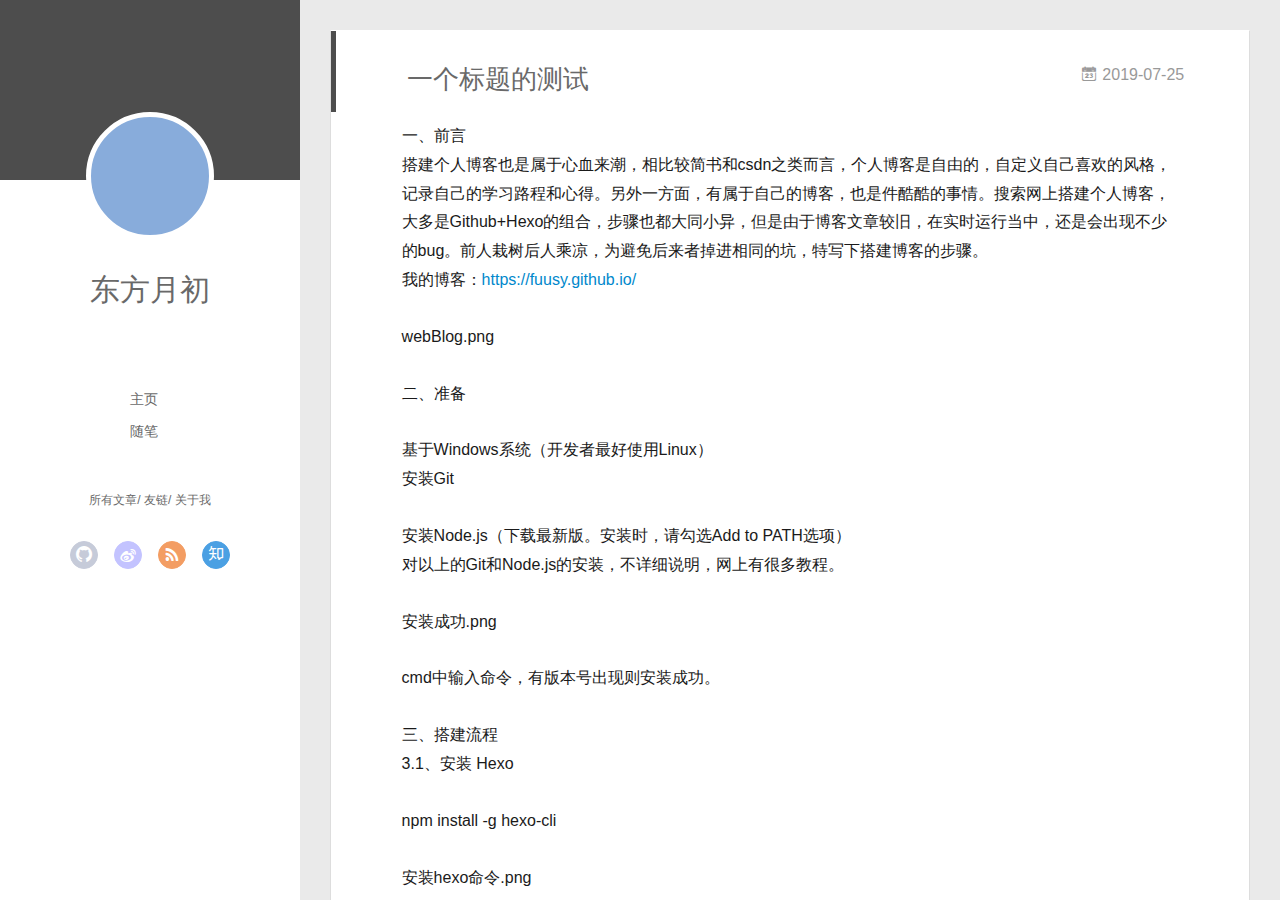
==== commit 3244ea8a: "Site updated: 2019-07-25 15:01:35" ====
--- a/index.html
+++ b/index.html
@@ -46,7 +46,7 @@
 			<img src="" class="js-avatar">
 		</a>
 		<hgroup>
-		  <h1 class="header-author"><a href="/">John Doe</a></h1>
+		  <h1 class="header-author"><a href="/">东方月初</a></h1>
 		</hgroup>
 		
 
@@ -104,7 +104,7 @@
 				<img src="" class="js-avatar">
 			</div>
 			<hgroup>
-			  <h1 class="header-author js-header-author">John Doe</h1>
+			  <h1 class="header-author js-header-author">东方月初</h1>
 			</hgroup>
 			
 			
@@ -152,39 +152,69 @@
           <div id="js-content" class="content-ll">
             
   
-    <article id="post-hello-world" class="article article-type-post  article-index" itemscope itemprop="blogPost">
+    <article id="post-一个标题的测试" class="article article-type-post  article-index" itemscope itemprop="blogPost">
   <div class="article-inner">
     
       <header class="article-header">
         
   
     <h1 itemprop="name">
-      <a class="article-title" href="/2019/07/25/hello-world/">Hello World</a>
+      <a class="article-title" href="/2019/07/25/一个标题的测试/">一个标题的测试</a>
     </h1>
   
 
         
-        <a href="/2019/07/25/hello-world/" class="archive-article-date">
-  	<time datetime="2019-07-25T02:55:06.739Z" itemprop="datePublished"><i class="icon-calendar icon"></i>2019-07-25</time>
+        <a href="/2019/07/25/一个标题的测试/" class="archive-article-date">
+  	<time datetime="2019-07-25T06:18:34.000Z" itemprop="datePublished"><i class="icon-calendar icon"></i>2019-07-25</time>
 </a>
         
       </header>
     
     <div class="article-entry" itemprop="articleBody">
       
-        <p>Welcome to <a href="https://hexo.io/" target="_blank" rel="noopener">Hexo</a>! This is your very first post. Check <a href="https://hexo.io/docs/" target="_blank" rel="noopener">documentation</a> for more info. If you get any problems when using Hexo, you can find the answer in <a href="https://hexo.io/docs/troubleshooting.html" target="_blank" rel="noopener">troubleshooting</a> or you can ask me on <a href="https://github.com/hexojs/hexo/issues" target="_blank" rel="noopener">GitHub</a>.</p>
-<h2 id="Quick-Start"><a href="#Quick-Start" class="headerlink" title="Quick Start"></a>Quick Start</h2><h3 id="Create-a-new-post"><a href="#Create-a-new-post" class="headerlink" title="Create a new post"></a>Create a new post</h3><figure class="highlight bash"><table><tr><td class="gutter"><pre><span class="line">1</span><br></pre></td><td class="code"><pre><span class="line">$ hexo new <span class="string">"My New Post"</span></span><br></pre></td></tr></table></figure>
-
-<p>More info: <a href="https://hexo.io/docs/writing.html" target="_blank" rel="noopener">Writing</a></p>
-<h3 id="Run-server"><a href="#Run-server" class="headerlink" title="Run server"></a>Run server</h3><figure class="highlight bash"><table><tr><td class="gutter"><pre><span class="line">1</span><br></pre></td><td class="code"><pre><span class="line">$ hexo server</span><br></pre></td></tr></table></figure>
-
-<p>More info: <a href="https://hexo.io/docs/server.html" target="_blank" rel="noopener">Server</a></p>
-<h3 id="Generate-static-files"><a href="#Generate-static-files" class="headerlink" title="Generate static files"></a>Generate static files</h3><figure class="highlight bash"><table><tr><td class="gutter"><pre><span class="line">1</span><br></pre></td><td class="code"><pre><span class="line">$ hexo generate</span><br></pre></td></tr></table></figure>
-
-<p>More info: <a href="https://hexo.io/docs/generating.html" target="_blank" rel="noopener">Generating</a></p>
-<h3 id="Deploy-to-remote-sites"><a href="#Deploy-to-remote-sites" class="headerlink" title="Deploy to remote sites"></a>Deploy to remote sites</h3><figure class="highlight bash"><table><tr><td class="gutter"><pre><span class="line">1</span><br></pre></td><td class="code"><pre><span class="line">$ hexo deploy</span><br></pre></td></tr></table></figure>
-
-<p>More info: <a href="https://hexo.io/docs/deployment.html" target="_blank" rel="noopener">Deployment</a></p>
+        <p>一、前言<br>搭建个人博客也是属于心血来潮，相比较简书和csdn之类而言，个人博客是自由的，自定义自己喜欢的风格，记录自己的学习路程和心得。另外一方面，有属于自己的博客，也是件酷酷的事情。搜索网上搭建个人博客，大多是Github+Hexo的组合，步骤也都大同小异，但是由于博客文章较旧，在实时运行当中，还是会出现不少的bug。前人栽树后人乘凉，为避免后来者掉进相同的坑，特写下搭建博客的步骤。<br>我的博客：<a href="https://fuusy.github.io/" target="_blank" rel="noopener">https://fuusy.github.io/</a></p>
+<p>webBlog.png</p>
+<p>二、准备</p>
+<p>基于Windows系统（开发者最好使用Linux）<br>安装Git</p>
+<p>安装Node.js（下载最新版。安装时，请勾选Add to PATH选项）<br>对以上的Git和Node.js的安装，不详细说明，网上有很多教程。</p>
+<p>安装成功.png</p>
+<p>cmd中输入命令，有版本号出现则安装成功。</p>
+<p>三、搭建流程<br>3.1、安装 Hexo</p>
+<p>npm install -g hexo-cli</p>
+<p>安装hexo命令.png</p>
+<p>安装成功后，在你安装好hexo的那个文件夹中新建一个文件夹，如“Test”。<br>3.2、搭建网站<br>首先我们需要初始化刚新建的文件夹Test</p>
+<p>hexo init Test</p>
+<p>初始化.png</p>
+<p>接着进入Test文件夹，新建建站所需要的文件。</p>
+<p>cd Test<br>npm install</p>
+<p>运行成功后我们可以查询Test这个文件下，可以发现文件夹下新增了很多文件，如下</p>
+<p>Test.png</p>
+<p>找到Test文件夹下 _config.yml ，这个文件就是网站主题的的配置文件，后面和github page关联和切换主题时，需要使用到。<br>最后就是开启服务了，同样输入以下命令</p>
+<p>hexo g<br>hexo s</p>
+<p>image.png</p>
+<p>在执行hexo s 后，会出现一个网址<a href="http://localhost:4000/，将其复制（需要注意的是，在cmd中不可用ctrl" target="_blank" rel="noopener">http://localhost:4000/，将其复制（需要注意的是，在cmd中不可用ctrl</a> + c 来复制，Ctrl + C为停止命令）。打开该网址后，可以看到网站的雏形。</p>
+<p>web</p>
+<p>四、自定义主题<br>4.1、创建github仓库</p>
+<p>创建github仓库</p>
+<p>这里需要注意的是仓库名字前缀需要和Owner一致，如这里Owner为fuusy，那么我的仓库名为fuusy.github.io，前缀必须一致，后面就上github.io。新建成功后，复制ssh。后续修改_config.yml文件会用到。</p>
+<p>image.png</p>
+<p>4.2、切换主题<br>接着开始切换主题并且将文章上传到github上。<br>以我的博客主题为例，我的主题为yilia，从github上克隆该主题。</p>
+<p>git clone <a href="https://github.com/litten/hexo-theme-yilia.git" target="_blank" rel="noopener">https://github.com/litten/hexo-theme-yilia.git</a> themes/yilia</p>
+<p>执行后在Test文件夹的themes中可以找到有yilia的文件。</p>
+<p>yilia.png</p>
+<p>找到上面3.2所提到的_config.yml文件，修改里面的配置</p>
+<p>将theme 修改为theme: yilia，需要注意的是冒号后有空格</p>
+<p>将deploy修改为：<br>type: git<br>repository: <a href="mailto:git@github.com" target="_blank" rel="noopener">git@github.com</a>:fuusy/fuusy.github.io.git<br>branch: master<br>如图：</p>
+<p>image.png</p>
+<p>4.3、发布<br>接下来需要使用 Git bash 来进行命令的执行，在Test文件夹中右击鼠标，你会发现有Git bash 选项，点击进入。执行命令：</p>
+<p>npm install hexo-deployer-git –save</p>
+<p>最后就是发布了，执行以下命令：</p>
+<p>hexo g<br>hexo d</p>
+<p>完成后，你就有属于自己的博客了，在github的setting中 可以看到自己的博客地址，</p>
+<p>image.png</p>
+<p>webBlog.png</p>
+<p>五、最后<br>至于最后发布文章和自定义各种不同的主题，可自己去探索，至此所有的步骤都已经讲完，希望对你有所帮助。如遇到bug可留言。感谢阅读。</p>
+<p>作者：SGoofy<br>链接：<a href="https://www.jianshu.com/p/1bc0f13c3b97" target="_blank" rel="noopener">https://www.jianshu.com/p/1bc0f13c3b97</a><br>来源：简书<br>简书著作权归作者所有，任何形式的转载都请联系作者获得授权并注明出处。</p>
 
       
 
@@ -193,11 +223,22 @@
     <div class="article-info article-info-index">
       
       
+	<div class="article-tag tagcloud">
+		<i class="icon-price-tags icon"></i>
+		<ul class="article-tag-list">
+			 
+        		<li class="article-tag-list-item">
+        			<a href="javascript:void(0)" class="js-tag article-tag-list-link color3">测试</a>
+        		</li>
+      		
+		</ul>
+	</div>
+
       
 
       
         <p class="article-more-link">
-          <a class="article-more-a" href="/2019/07/25/hello-world/">展开全文 >></a>
+          <a class="article-more-a" href="/2019/07/25/一个标题的测试/">展开全文 >></a>
         </p>
       
 
@@ -227,6 +268,81 @@
 
 
   
+    <article id="post-hello-world" class="article article-type-post  article-index" itemscope itemprop="blogPost">
+  <div class="article-inner">
+    
+      <header class="article-header">
+        
+  
+    <h1 itemprop="name">
+      <a class="article-title" href="/2019/07/25/hello-world/">Hello World</a>
+    </h1>
+  
+
+        
+        <a href="/2019/07/25/hello-world/" class="archive-article-date">
+  	<time datetime="2019-07-25T02:55:06.739Z" itemprop="datePublished"><i class="icon-calendar icon"></i>2019-07-25</time>
+</a>
+        
+      </header>
+    
+    <div class="article-entry" itemprop="articleBody">
+      
+        <p>Welcome to <a href="https://hexo.io/" target="_blank" rel="noopener">Hexo</a>! This is your very first post. Check <a href="https://hexo.io/docs/" target="_blank" rel="noopener">documentation</a> for more info. If you get any problems when using Hexo, you can find the answer in <a href="https://hexo.io/docs/troubleshooting.html" target="_blank" rel="noopener">troubleshooting</a> or you can ask me on <a href="https://github.com/hexojs/hexo/issues" target="_blank" rel="noopener">GitHub</a>.</p>
+<h2 id="Quick-Start"><a href="#Quick-Start" class="headerlink" title="Quick Start"></a>Quick Start</h2><h3 id="Create-a-new-post"><a href="#Create-a-new-post" class="headerlink" title="Create a new post"></a>Create a new post</h3><figure class="highlight bash"><table><tr><td class="gutter"><pre><span class="line">1</span><br></pre></td><td class="code"><pre><span class="line">$ hexo new <span class="string">"My New Post"</span></span><br></pre></td></tr></table></figure>
+
+<p>More info: <a href="https://hexo.io/docs/writing.html" target="_blank" rel="noopener">Writing</a></p>
+<h3 id="Run-server"><a href="#Run-server" class="headerlink" title="Run server"></a>Run server</h3><figure class="highlight bash"><table><tr><td class="gutter"><pre><span class="line">1</span><br></pre></td><td class="code"><pre><span class="line">$ hexo server</span><br></pre></td></tr></table></figure>
+
+<p>More info: <a href="https://hexo.io/docs/server.html" target="_blank" rel="noopener">Server</a></p>
+<h3 id="Generate-static-files"><a href="#Generate-static-files" class="headerlink" title="Generate static files"></a>Generate static files</h3><figure class="highlight bash"><table><tr><td class="gutter"><pre><span class="line">1</span><br></pre></td><td class="code"><pre><span class="line">$ hexo generate</span><br></pre></td></tr></table></figure>
+
+<p>More info: <a href="https://hexo.io/docs/generating.html" target="_blank" rel="noopener">Generating</a></p>
+<h3 id="Deploy-to-remote-sites"><a href="#Deploy-to-remote-sites" class="headerlink" title="Deploy to remote sites"></a>Deploy to remote sites</h3><figure class="highlight bash"><table><tr><td class="gutter"><pre><span class="line">1</span><br></pre></td><td class="code"><pre><span class="line">$ hexo deploy</span><br></pre></td></tr></table></figure>
+
+<p>More info: <a href="https://hexo.io/docs/deployment.html" target="_blank" rel="noopener">Deployment</a></p>
+
+      
+
+      
+    </div>
+    <div class="article-info article-info-index">
+      
+      
+      
+
+      
+        <p class="article-more-link">
+          <a class="article-more-a" href="/2019/07/25/hello-world/">展开全文 >></a>
+        </p>
+      
+
+      
+      <div class="clearfix"></div>
+    </div>
+  </div>
+</article>
+
+<aside class="wrap-side-operation">
+    <div class="mod-side-operation">
+        
+        <div class="jump-container" id="js-jump-container" style="display:none;">
+            <a href="javascript:void(0)" class="mod-side-operation__jump-to-top">
+                <i class="icon-font icon-back"></i>
+            </a>
+            <div id="js-jump-plan-container" class="jump-plan-container" style="top: -11px;">
+                <i class="icon-font icon-plane jump-plane"></i>
+            </div>
+        </div>
+        
+        
+    </div>
+</aside>
+
+
+
+
+  
   
 
 
@@ -237,7 +353,7 @@
   <div class="outer">
     <div id="footer-info">
     	<div class="footer-left">
-    		&copy; 2019 John Doe
+    		&copy; 2019 东方月初
     	</div>
       	<div class="footer-right">
       		<a href="http://hexo.io/" target="_blank">Hexo</a>  Theme <a href="https://github.com/litten/hexo-theme-yilia" target="_blank">Yilia</a> by Litten
@@ -319,6 +435,10 @@
             <input type="checkbox" q-on="click:toggleTag(e)" q-attr="checked:showTags">
           </label>
           <ul class="article-tag-list" q-show="showTags">
+             
+              <li class="article-tag-list-item">
+                <a href="javascript:void(0)" class="js-tag color3">测试</a>
+              </li>
             
             <div class="clearfix"></div>
           </ul>
